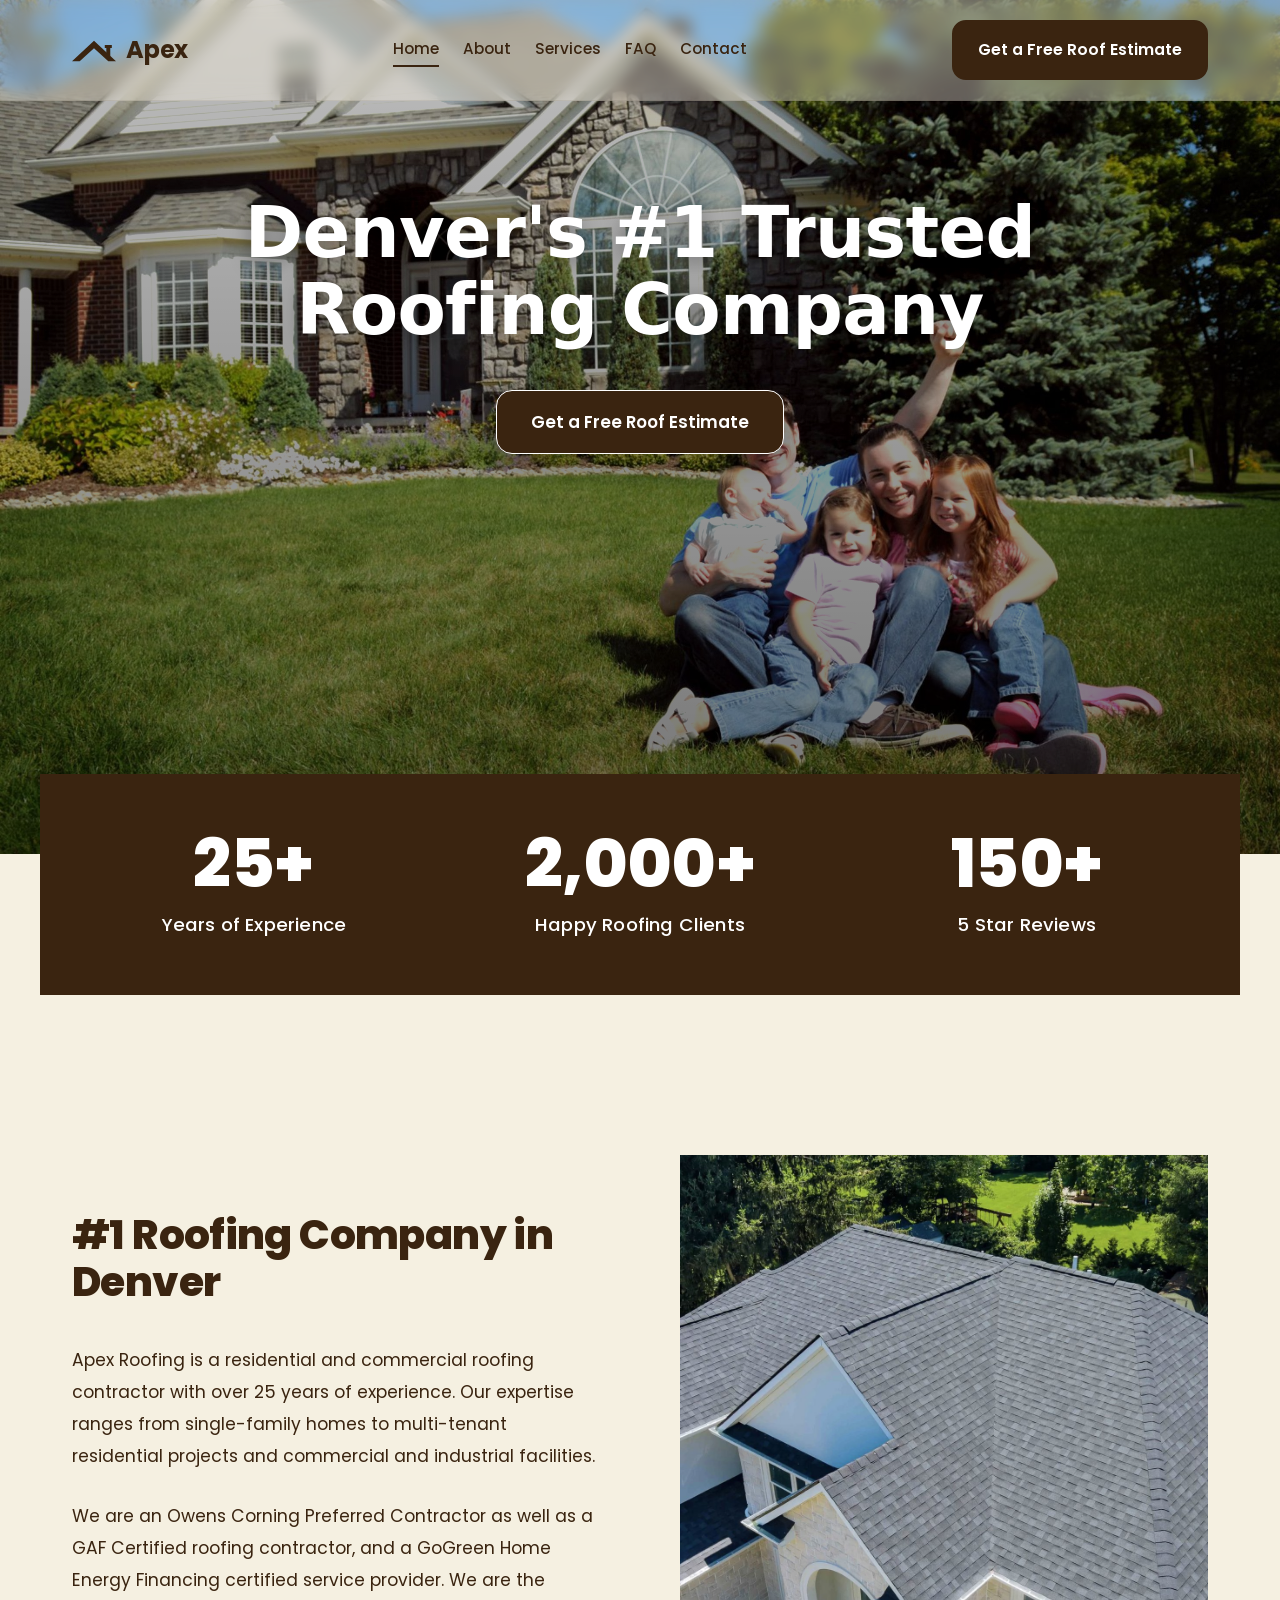
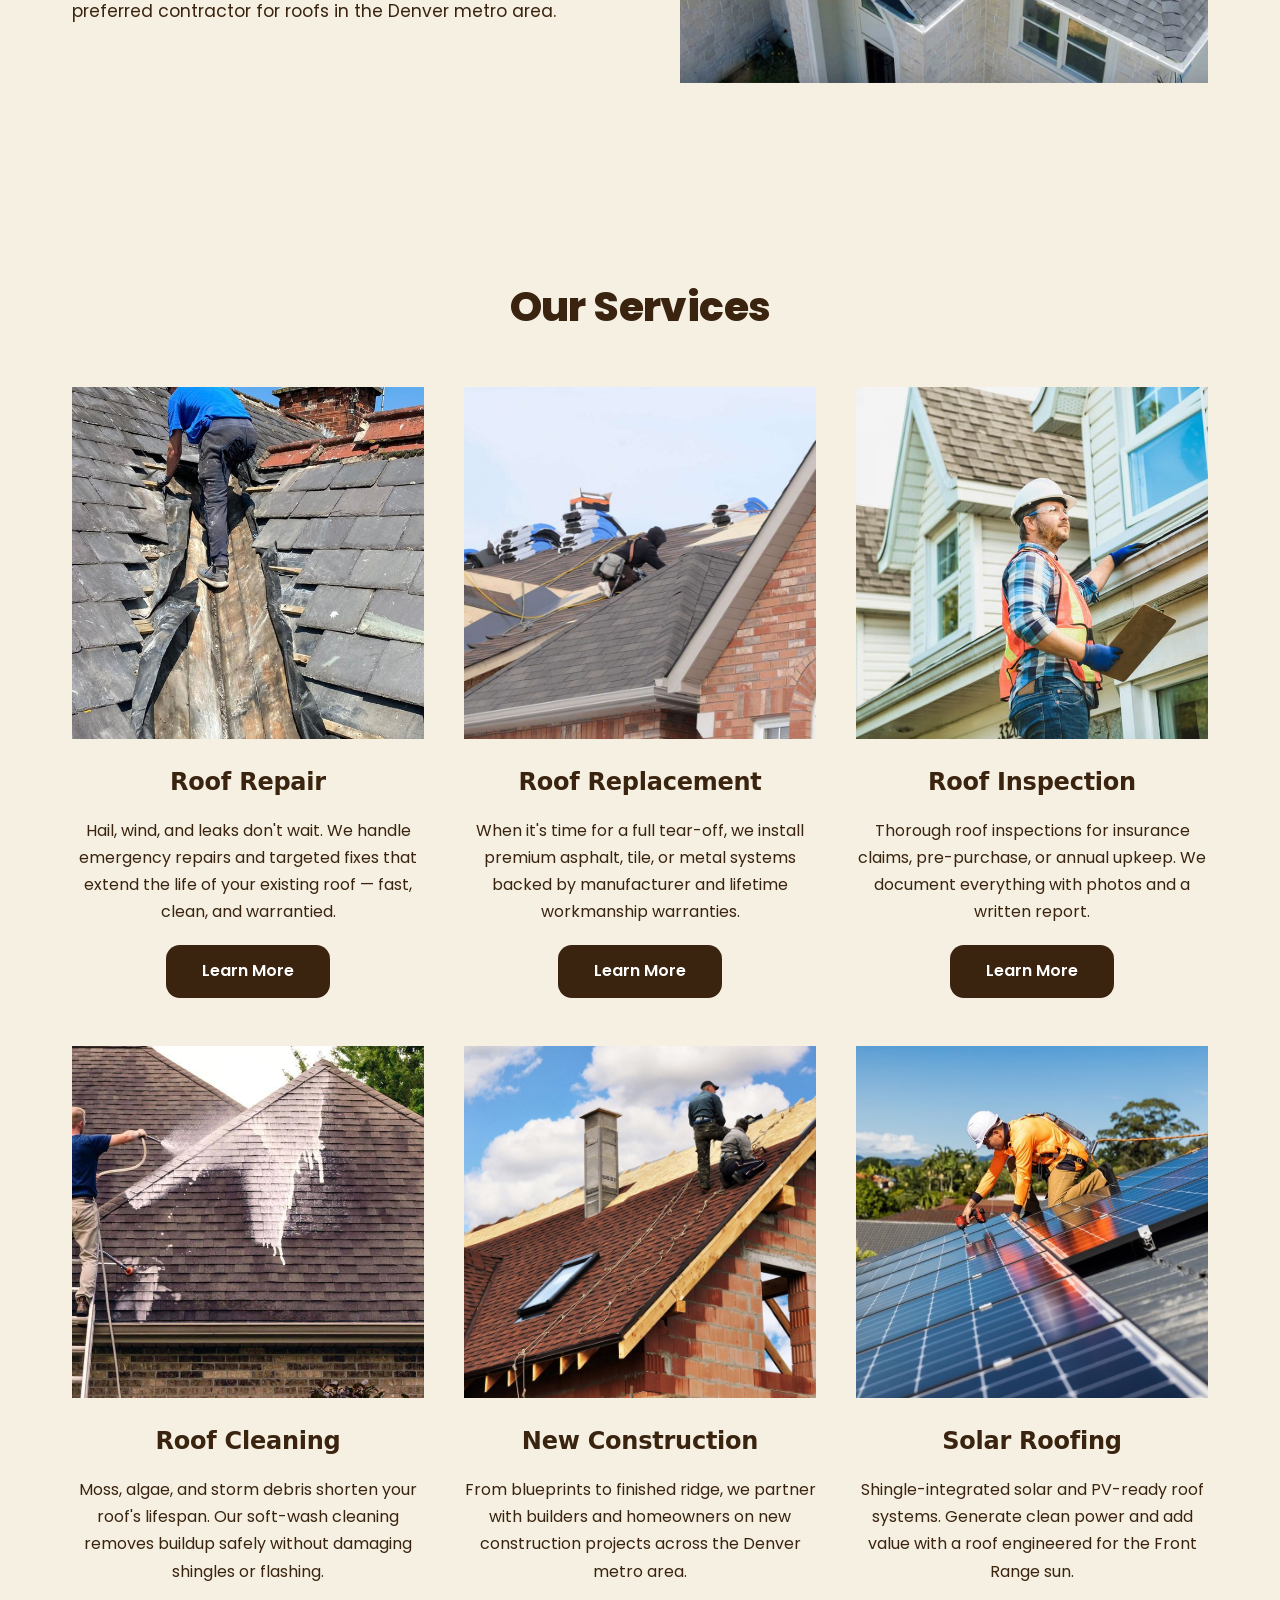
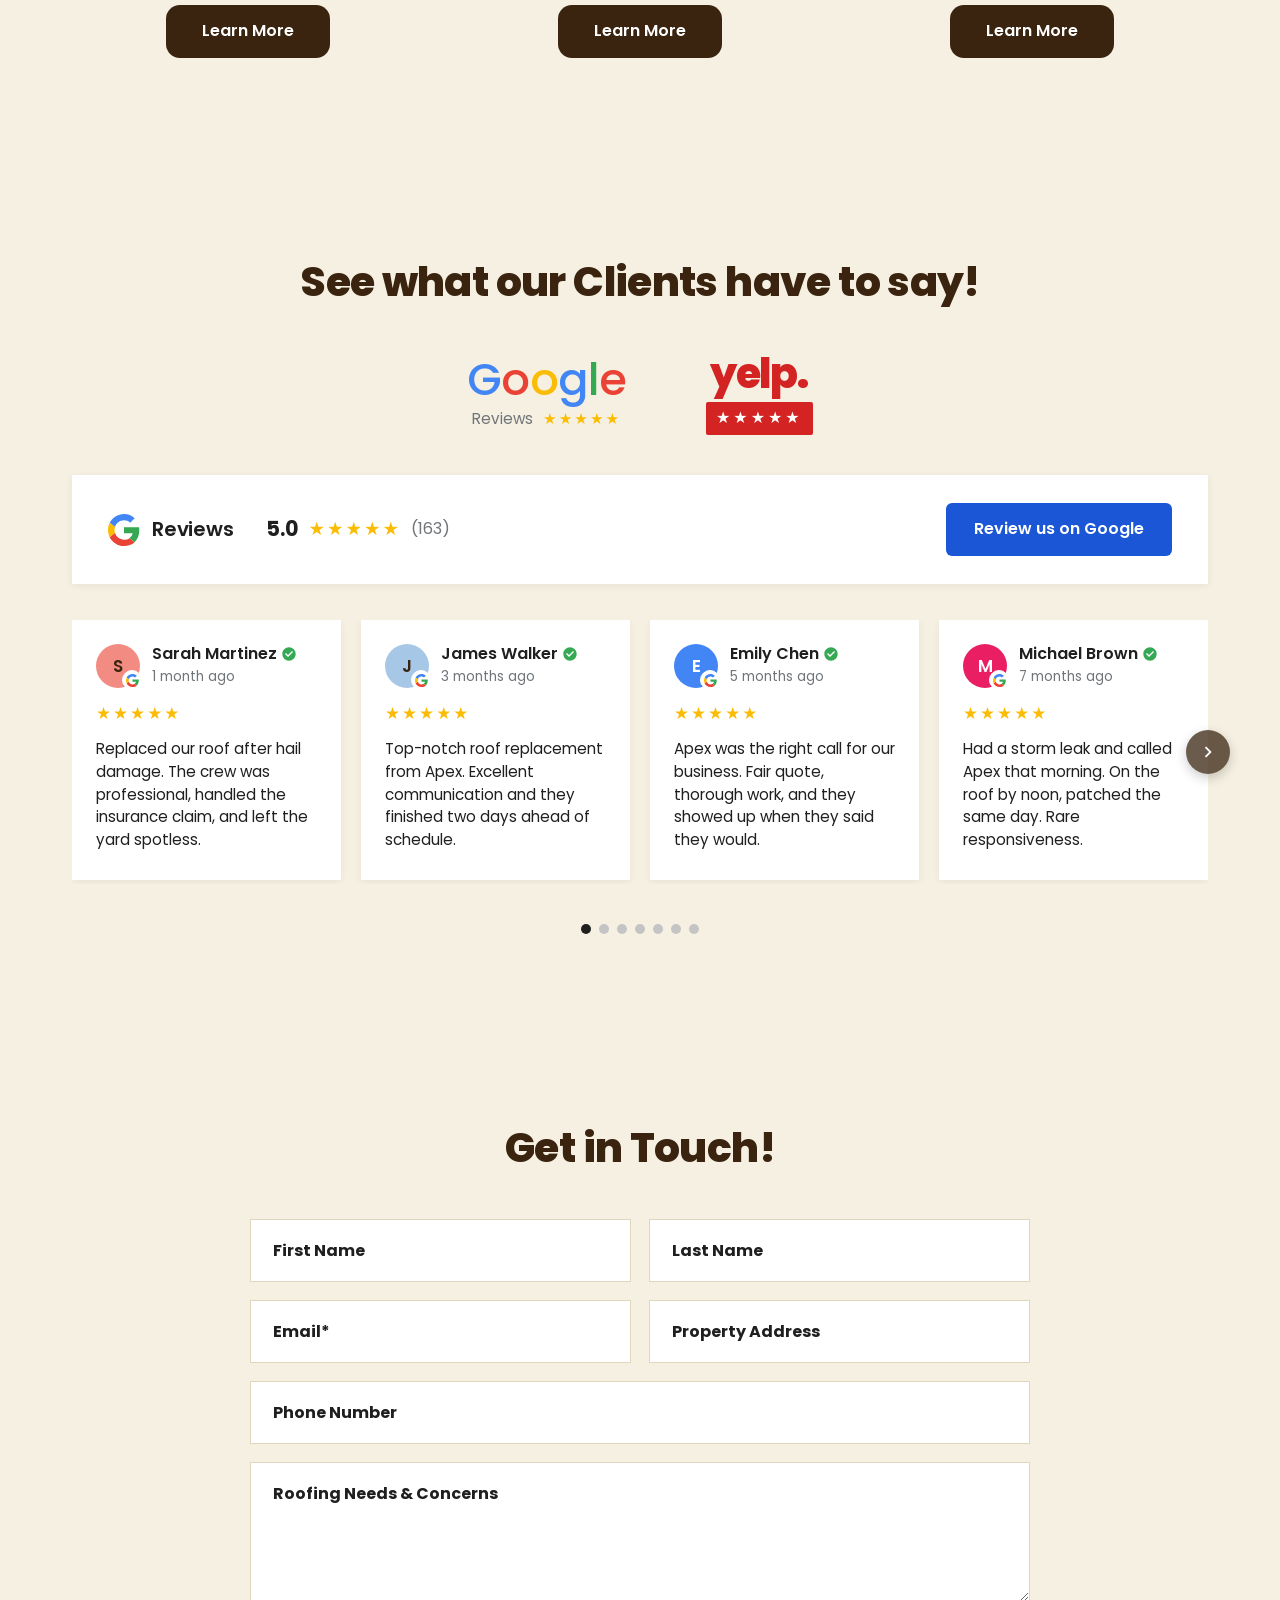
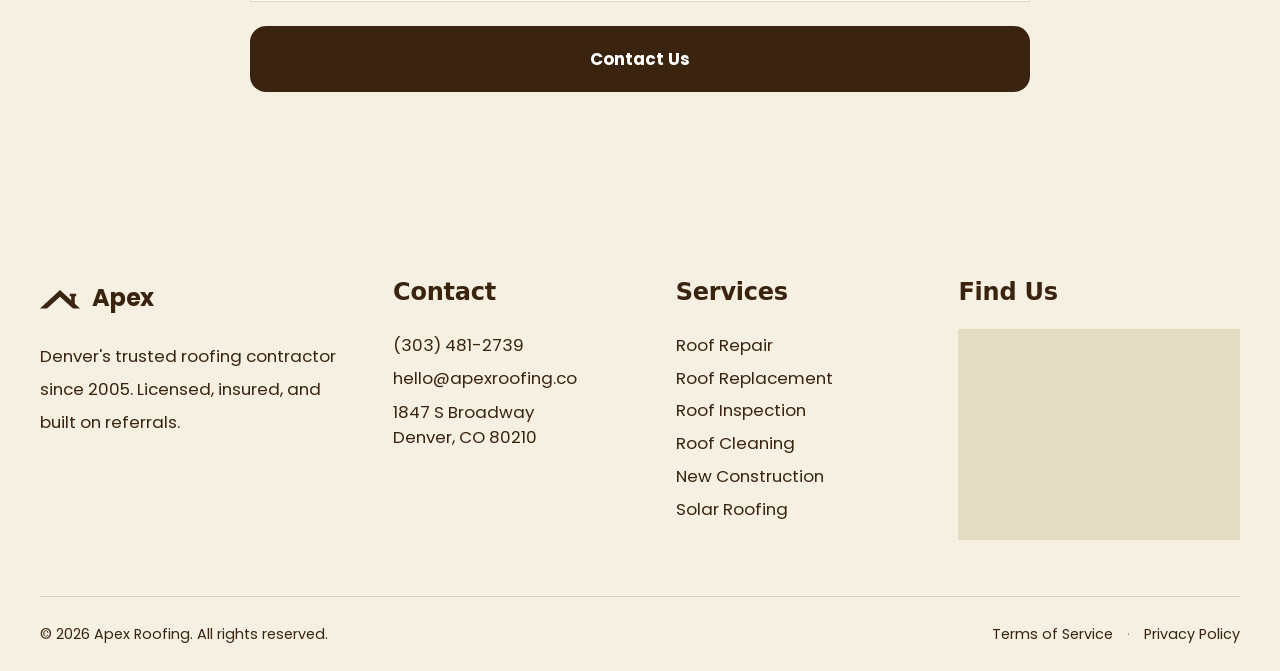
==== index.html @ 26370985 "Brighten hero image (15%) on mobile and desktop, object-position 77%" ====
<!doctype html>
<html lang="en">
<head>
<meta charset="utf-8">
<style>html,body{background:#F5F0E1;margin:0}.rm-hero{background:#676b49 url("[data-uri]") center/cover no-repeat;aspect-ratio:2048/1366}</style>
<meta name="viewport" content="width=device-width,initial-scale=1">
<title>Apex Roofing — Denver's Trusted Roofing Company | (303) 481-2739</title>
<meta name="description" content="Denver's trusted roofing company. Free, no-pressure estimates. Licensed &amp; insured. 20+ years on the Front Range. Call (303) 481-2739.">
<meta name="theme-color" content="#F5F0E1">
<link rel="icon" href="data:image/svg+xml;utf8,<svg xmlns='http://www.w3.org/2000/svg' viewBox='0 0 200 125'><path fill='%233A2410' d='M149 41L181 41L181 54L174 54L174 93L156 93L156 54L149 54Z'/><path fill='%233A2410' d='M0 115L100 22L200 115L165 115L100 56L35 115Z'/></svg>">
<link rel="preconnect" href="https://fonts.googleapis.com">
<link rel="preconnect" href="https://fonts.gstatic.com" crossorigin>
<link rel="preload" as="image" href="hero-family.jpg?v=1" fetchpriority="high">
<link href="https://fonts.googleapis.com/css2?family=Poppins:wght@400;500;600;700;800&display=swap" rel="stylesheet">
<link rel="stylesheet" href="styles.css?v=145">
</head>
<body class="rm">

<header class="rm-header">
  <div class="rm-wrap rm-header-in">
    <a class="rm-brand" href="/">
      <span class="rm-brand-ico" aria-hidden="true">
        <svg viewBox="0 0 200 125" xmlns="http://www.w3.org/2000/svg" fill="#3A2410"><path d="M 149 41 L 181 41 L 181 54 L 174 54 L 174 93 L 156 93 L 156 54 L 149 54 Z"/><path d="M 0 115 L 100 22 L 200 115 L 165 115 L 100 56 L 35 115 Z"/></svg>
      </span>
      <span class="rm-brand-name">Apex</span>
    </a>
    <nav class="rm-nav" aria-label="Primary">
      <a href="index.html" class="rm-nav-active">Home</a>
      <a href="about.html">About</a>
      <a href="services.html">Services</a>
      <a href="faq.html">FAQ</a>
      <a href="contact.html">Contact</a>
    </nav>
    <a class="rm-btn rm-btn-primary rm-header-cta" href="#quote">Get a Free Roof Estimate</a>
    <button class="rm-burger" aria-label="Open menu" aria-expanded="false" aria-controls="rm-mobile-menu" type="button">
      <span></span><span></span><span></span>
    </button>
  </div>
  <nav class="rm-mobile-menu" id="rm-mobile-menu" aria-label="Mobile">
    <a href="index.html">Home</a>
    <a href="about.html">About</a>
    <a href="services.html">Services</a>
    <a href="faq.html">FAQ</a>
    <a href="contact.html">Contact</a>
    <a class="rm-mobile-menu-cta" href="#quote">Get a Free Roof Estimate</a>
  </nav>
</header>

<section class="rm-hero">
  <img class="rm-hero-img" src="hero-family.jpg?v=1" alt="Happy family in front of their home" loading="eager" fetchpriority="high" onerror="this.style.display='none'">
  <div class="rm-hero-overlay" aria-hidden="true"></div>
  <div class="rm-wrap rm-hero-in">
    <h1>Denver's #1 Trusted<br>Roofing Company</h1>
    <a class="rm-btn rm-btn-primary rm-btn-lg" href="#quote">Get a Free Roof Estimate</a>
  </div>
</section>

<section class="rm-stats">
  <div class="rm-wrap rm-stats-in">
    <div class="rm-stat">
      <div class="rm-stat-num"><span class="rm-stat-count" data-count="25">0</span>+</div>
      <div class="rm-stat-label">Years of Experience</div>
    </div>
    <div class="rm-stat">
      <div class="rm-stat-num"><span class="rm-stat-count" data-count="2000">0</span>+</div>
      <div class="rm-stat-label">Happy Roofing Clients</div>
    </div>
    <div class="rm-stat">
      <div class="rm-stat-num"><span class="rm-stat-count" data-count="150">0</span>+</div>
      <div class="rm-stat-label">5 Star Reviews</div>
    </div>
  </div>
</section>

<section class="rm-story" id="about">
  <div class="rm-wrap rm-story-in">
    <div class="rm-story-copy reveal">
      <h2>#1 Roofing Company in Denver</h2>
      <p>Apex Roofing is a residential and commercial roofing contractor with over 25 years of experience. Our expertise ranges from single-family homes to multi-tenant residential projects and commercial and industrial facilities.</p>
      <p>We are an Owens Corning Preferred Contractor as well as a GAF Certified roofing contractor, and a GoGreen Home Energy Financing certified service provider. We are the preferred contractor for roofs in the Denver metro area.</p>
    </div>
    <div class="rm-story-photo rm-photo-clip reveal">
      <div class="rm-photo-fill rm-photo-home1" aria-hidden="true"></div>
    </div>
  </div>
</section>

<section class="rm-services-grid-section">
  <div class="rm-wrap">
    <h2 class="rm-services-h reveal">Our Services</h2>
    <div class="rm-services-grid">
      <article class="rm-svc-card reveal">
        <div class="rm-svc-img"><img src="pcard-1.jpg" alt="Roof repair" loading="lazy"></div>
        <h3>Roof Repair</h3>
        <p>Hail, wind, and leaks don't wait. We handle emergency repairs and targeted fixes that extend the life of your existing roof &mdash; fast, clean, and warrantied.</p>
        <a class="rm-svc-btn" href="services.html#repair">Learn More</a>
      </article>
      <article class="rm-svc-card reveal">
        <div class="rm-svc-img"><img src="pcard-2.jpg" alt="Roof replacement" loading="lazy"></div>
        <h3>Roof Replacement</h3>
        <p>When it's time for a full tear-off, we install premium asphalt, tile, or metal systems backed by manufacturer and lifetime workmanship warranties.</p>
        <a class="rm-svc-btn" href="services.html#replacement">Learn More</a>
      </article>
      <article class="rm-svc-card reveal">
        <div class="rm-svc-img"><img src="pcard-3.jpg" alt="Roof inspection" loading="lazy"></div>
        <h3>Roof Inspection</h3>
        <p>Thorough roof inspections for insurance claims, pre-purchase, or annual upkeep. We document everything with photos and a written report.</p>
        <a class="rm-svc-btn" href="services.html#inspection">Learn More</a>
      </article>
      <article class="rm-svc-card reveal">
        <div class="rm-svc-img"><img src="pcard-4.jpg" alt="Roof cleaning" loading="lazy"></div>
        <h3>Roof Cleaning</h3>
        <p>Moss, algae, and storm debris shorten your roof's lifespan. Our soft-wash cleaning removes buildup safely without damaging shingles or flashing.</p>
        <a class="rm-svc-btn" href="services.html#cleaning">Learn More</a>
      </article>
      <article class="rm-svc-card reveal">
        <div class="rm-svc-img"><img src="pcard-5.jpg" alt="New construction" loading="lazy"></div>
        <h3>New Construction</h3>
        <p>From blueprints to finished ridge, we partner with builders and homeowners on new construction projects across the Denver metro area.</p>
        <a class="rm-svc-btn" href="services.html#new-construction">Learn More</a>
      </article>
      <article class="rm-svc-card reveal">
        <div class="rm-svc-img"><img src="pcard-6.jpg" alt="Solar roofing" loading="lazy"></div>
        <h3>Solar Roofing</h3>
        <p>Shingle-integrated solar and PV-ready roof systems. Generate clean power and add value with a roof engineered for the Front Range sun.</p>
        <a class="rm-svc-btn" href="services.html#solar">Learn More</a>
      </article>
    </div>
  </div>
</section>

<section class="rm-gr" id="reviews">
  <div class="rm-wrap">
    <h2 class="rm-gr-h reveal">See what our Clients have to say!</h2>
    <div class="rm-gr-badges reveal">
      <div class="rm-gr-badge rm-gr-badge-google">
        <span class="rm-gr-google-word"><span style="color:#4285F4">G</span><span style="color:#EA4335">o</span><span style="color:#FBBC05">o</span><span style="color:#4285F4">g</span><span style="color:#34A853">l</span><span style="color:#EA4335">e</span></span>
        <span class="rm-gr-badge-sub">Reviews <span class="rm-gr-badge-stars">&#9733;&#9733;&#9733;&#9733;&#9733;</span></span>
      </div>
      <div class="rm-gr-badge rm-gr-badge-yelp">
        <span class="rm-gr-yelp-word">yelp<span style="color:#d32323">.</span></span>
        <span class="rm-gr-yelp-stars">&#9733;&#9733;&#9733;&#9733;&#9733;</span>
      </div>
    </div>

    <div class="rm-gr-summary reveal">
      <div class="rm-gr-summary-left">
        <svg class="rm-gr-g-ico" viewBox="0 0 48 48" aria-hidden="true"><path fill="#4285F4" d="M24 9.5c3.54 0 6.71 1.22 9.21 3.6l6.85-6.85C35.9 2.38 30.47 0 24 0 14.62 0 6.51 5.38 2.56 13.22l7.98 6.19C12.43 13.72 17.74 9.5 24 9.5z"/><path fill="#34A853" d="M46.98 24.55c0-1.57-.15-3.09-.38-4.55H24v9.02h12.94c-.58 2.96-2.26 5.48-4.78 7.18l7.73 6c4.51-4.18 7.09-10.36 7.09-17.65z"/><path fill="#FBBC05" d="M10.53 28.59c-.48-1.45-.76-2.99-.76-4.59s.27-3.14.76-4.59l-7.98-6.19C.92 16.46 0 20.12 0 24c0 3.88.92 7.54 2.56 10.78l7.97-6.19z"/><path fill="#EA4335" d="M24 48c6.48 0 11.93-2.13 15.89-5.81l-7.73-6c-2.15 1.45-4.92 2.3-8.16 2.3-6.26 0-11.57-4.22-13.47-9.91l-7.98 6.19C6.51 42.62 14.62 48 24 48z"/></svg>
        <span class="rm-gr-summary-title">Reviews</span>
      </div>
      <div class="rm-gr-summary-rating">
        <strong>5.0</strong>
        <span class="rm-gr-summary-stars">&#9733;&#9733;&#9733;&#9733;&#9733;</span>
        <span class="rm-gr-summary-count">(163)</span>
      </div>
      <a class="rm-gr-review-btn" href="#" target="_blank" rel="noopener">Review us on Google</a>
    </div>

    <div class="rm-gr-carousel reveal">
      <div class="rm-gr-viewport">
        <div class="rm-gr-track">
          <article class="rm-gr-card">
            <div class="rm-gr-card-head">
              <div class="rm-gr-avatar" style="background:#f28b82">S</div>
              <div class="rm-gr-meta">
                <div class="rm-gr-name">Sarah Martinez <svg class="rm-gr-check" viewBox="0 0 24 24" aria-hidden="true"><path fill="#34A853" d="M12 2C6.48 2 2 6.48 2 12s4.48 10 10 10 10-4.48 10-10S17.52 2 12 2zm-1.5 14.5L6 12l1.41-1.41L10.5 13.67l6.09-6.09L18 9l-7.5 7.5z"/></svg></div>
                <div class="rm-gr-date">1 month ago</div>
              </div>
            </div>
            <div class="rm-gr-stars">&#9733;&#9733;&#9733;&#9733;&#9733;</div>
            <p class="rm-gr-text">Replaced our roof after hail damage. The crew was professional, handled the insurance claim, and left the yard spotless.</p>
          </article>

          <article class="rm-gr-card">
            <div class="rm-gr-card-head">
              <div class="rm-gr-avatar" style="background:#a7c7e7">J</div>
              <div class="rm-gr-meta">
                <div class="rm-gr-name">James Walker <svg class="rm-gr-check" viewBox="0 0 24 24" aria-hidden="true"><path fill="#34A853" d="M12 2C6.48 2 2 6.48 2 12s4.48 10 10 10 10-4.48 10-10S17.52 2 12 2zm-1.5 14.5L6 12l1.41-1.41L10.5 13.67l6.09-6.09L18 9l-7.5 7.5z"/></svg></div>
                <div class="rm-gr-date">3 months ago</div>
              </div>
            </div>
            <div class="rm-gr-stars">&#9733;&#9733;&#9733;&#9733;&#9733;</div>
            <p class="rm-gr-text">Top-notch roof replacement from Apex. Excellent communication and they finished two days ahead of schedule.</p>
          </article>

          <article class="rm-gr-card">
            <div class="rm-gr-card-head">
              <div class="rm-gr-avatar" style="background:#4285F4;color:#fff">E</div>
              <div class="rm-gr-meta">
                <div class="rm-gr-name">Emily Chen <svg class="rm-gr-check" viewBox="0 0 24 24" aria-hidden="true"><path fill="#34A853" d="M12 2C6.48 2 2 6.48 2 12s4.48 10 10 10 10-4.48 10-10S17.52 2 12 2zm-1.5 14.5L6 12l1.41-1.41L10.5 13.67l6.09-6.09L18 9l-7.5 7.5z"/></svg></div>
                <div class="rm-gr-date">5 months ago</div>
              </div>
            </div>
            <div class="rm-gr-stars">&#9733;&#9733;&#9733;&#9733;&#9733;</div>
            <p class="rm-gr-text">Apex was the right call for our business. Fair quote, thorough work, and they showed up when they said they would.</p>
          </article>

          <article class="rm-gr-card">
            <div class="rm-gr-card-head">
              <div class="rm-gr-avatar" style="background:#e91e63;color:#fff">M</div>
              <div class="rm-gr-meta">
                <div class="rm-gr-name">Michael Brown <svg class="rm-gr-check" viewBox="0 0 24 24" aria-hidden="true"><path fill="#34A853" d="M12 2C6.48 2 2 6.48 2 12s4.48 10 10 10 10-4.48 10-10S17.52 2 12 2zm-1.5 14.5L6 12l1.41-1.41L10.5 13.67l6.09-6.09L18 9l-7.5 7.5z"/></svg></div>
                <div class="rm-gr-date">7 months ago</div>
              </div>
            </div>
            <div class="rm-gr-stars">&#9733;&#9733;&#9733;&#9733;&#9733;</div>
            <p class="rm-gr-text">Had a storm leak and called Apex that morning. On the roof by noon, patched the same day. Rare responsiveness.</p>
          </article>

          <article class="rm-gr-card">
            <div class="rm-gr-card-head">
              <div class="rm-gr-avatar" style="background:#fbbc05;color:#3a2410">R</div>
              <div class="rm-gr-meta">
                <div class="rm-gr-name">Rachel Nguyen <svg class="rm-gr-check" viewBox="0 0 24 24" aria-hidden="true"><path fill="#34A853" d="M12 2C6.48 2 2 6.48 2 12s4.48 10 10 10 10-4.48 10-10S17.52 2 12 2zm-1.5 14.5L6 12l1.41-1.41L10.5 13.67l6.09-6.09L18 9l-7.5 7.5z"/></svg></div>
                <div class="rm-gr-date">8 months ago</div>
              </div>
            </div>
            <div class="rm-gr-stars">&#9733;&#9733;&#9733;&#9733;&#9733;</div>
            <p class="rm-gr-text">Apex replaced our shingles after a windstorm. Fair price, polite crew, and the finished roof looks better than the original.</p>
          </article>

          <article class="rm-gr-card">
            <div class="rm-gr-card-head">
              <div class="rm-gr-avatar" style="background:#34A853;color:#fff">D</div>
              <div class="rm-gr-meta">
                <div class="rm-gr-name">David Patel <svg class="rm-gr-check" viewBox="0 0 24 24" aria-hidden="true"><path fill="#34A853" d="M12 2C6.48 2 2 6.48 2 12s4.48 10 10 10 10-4.48 10-10S17.52 2 12 2zm-1.5 14.5L6 12l1.41-1.41L10.5 13.67l6.09-6.09L18 9l-7.5 7.5z"/></svg></div>
                <div class="rm-gr-date">9 months ago</div>
              </div>
            </div>
            <div class="rm-gr-stars">&#9733;&#9733;&#9733;&#9733;&#9733;</div>
            <p class="rm-gr-text">Apex reroofed our apartment building. Coordinated with every tenant, kept the site clean, finished on budget.</p>
          </article>

          <article class="rm-gr-card">
            <div class="rm-gr-card-head">
              <div class="rm-gr-avatar" style="background:#9c27b0;color:#fff">L</div>
              <div class="rm-gr-meta">
                <div class="rm-gr-name">Linda Garcia <svg class="rm-gr-check" viewBox="0 0 24 24" aria-hidden="true"><path fill="#34A853" d="M12 2C6.48 2 2 6.48 2 12s4.48 10 10 10 10-4.48 10-10S17.52 2 12 2zm-1.5 14.5L6 12l1.41-1.41L10.5 13.67l6.09-6.09L18 9l-7.5 7.5z"/></svg></div>
                <div class="rm-gr-date">10 months ago</div>
              </div>
            </div>
            <div class="rm-gr-stars">&#9733;&#9733;&#9733;&#9733;&#9733;</div>
            <p class="rm-gr-text">Respectful from the first call. The estimator explained options without pressure. Install crew was quiet and meticulous.</p>
          </article>

          <article class="rm-gr-card">
            <div class="rm-gr-card-head">
              <div class="rm-gr-avatar" style="background:#ff9800;color:#fff">T</div>
              <div class="rm-gr-meta">
                <div class="rm-gr-name">Tom Reilly <svg class="rm-gr-check" viewBox="0 0 24 24" aria-hidden="true"><path fill="#34A853" d="M12 2C6.48 2 2 6.48 2 12s4.48 10 10 10 10-4.48 10-10S17.52 2 12 2zm-1.5 14.5L6 12l1.41-1.41L10.5 13.67l6.09-6.09L18 9l-7.5 7.5z"/></svg></div>
                <div class="rm-gr-date">11 months ago</div>
              </div>
            </div>
            <div class="rm-gr-stars">&#9733;&#9733;&#9733;&#9733;&#9733;</div>
            <p class="rm-gr-text">Thorough pre-listing inspection and a detailed report our buyer's inspector agreed with. Made closing easy.</p>
          </article>

          <article class="rm-gr-card">
            <div class="rm-gr-card-head">
              <div class="rm-gr-avatar" style="background:#00acc1;color:#fff">K</div>
              <div class="rm-gr-meta">
                <div class="rm-gr-name">Karen Foster <svg class="rm-gr-check" viewBox="0 0 24 24" aria-hidden="true"><path fill="#34A853" d="M12 2C6.48 2 2 6.48 2 12s4.48 10 10 10 10-4.48 10-10S17.52 2 12 2zm-1.5 14.5L6 12l1.41-1.41L10.5 13.67l6.09-6.09L18 9l-7.5 7.5z"/></svg></div>
                <div class="rm-gr-date">1 year ago</div>
              </div>
            </div>
            <div class="rm-gr-stars">&#9733;&#9733;&#9733;&#9733;&#9733;</div>
            <p class="rm-gr-text">Apex's solar-ready roofing has already cut our power bill. They coordinated with the solar installer flawlessly.</p>
          </article>

          <article class="rm-gr-card">
            <div class="rm-gr-card-head">
              <div class="rm-gr-avatar" style="background:#795548;color:#fff">B</div>
              <div class="rm-gr-meta">
                <div class="rm-gr-name">Brian Hughes <svg class="rm-gr-check" viewBox="0 0 24 24" aria-hidden="true"><path fill="#34A853" d="M12 2C6.48 2 2 6.48 2 12s4.48 10 10 10 10-4.48 10-10S17.52 2 12 2zm-1.5 14.5L6 12l1.41-1.41L10.5 13.67l6.09-6.09L18 9l-7.5 7.5z"/></svg></div>
                <div class="rm-gr-date">1 year ago</div>
              </div>
            </div>
            <div class="rm-gr-stars">&#9733;&#9733;&#9733;&#9733;&#9733;</div>
            <p class="rm-gr-text">Honest, straightforward, and did exactly what they said they'd do. The new roof looks sharp and the cleanup was perfect.</p>
          </article>
        </div>
      </div>
      <button class="rm-gr-prev" type="button" aria-label="Previous reviews" hidden>
        <svg viewBox="0 0 24 24" aria-hidden="true"><path fill="currentColor" d="M15.41 7.41L14 6l-6 6 6 6 1.41-1.41L10.83 12z"/></svg>
      </button>
      <button class="rm-gr-next" type="button" aria-label="Next reviews">
        <svg viewBox="0 0 24 24" aria-hidden="true"><path fill="currentColor" d="M8.59 16.59L13.17 12 8.59 7.41 10 6l6 6-6 6z"/></svg>
      </button>
    </div>

    <div class="rm-gr-dots" aria-label="Review pagination"></div>
  </div>
</section>


<section class="rm-quote" id="quote">
  <div class="rm-wrap rm-quote-in">
    <h2 class="rm-gr-h reveal">Get in Touch!</h2>
    <div class="rm-qform-card reveal">
      <form class="rm-qform" onsubmit="event.preventDefault(); document.getElementById('rm-modal').setAttribute('open',''); this.reset();">
        <div class="rm-qform-fields">
          <div class="rm-qform-row">
            <input type="text" name="first" required placeholder="First Name" autocomplete="given-name">
            <input type="text" name="last" required placeholder="Last Name" autocomplete="family-name">
          </div>
          <div class="rm-qform-row">
            <input type="email" name="email" required placeholder="Email*" autocomplete="email">
            <input type="text" name="address" placeholder="Property Address" autocomplete="street-address">
          </div>
          <input type="tel" name="phone" required placeholder="Phone Number" autocomplete="tel">
          <textarea name="msg" placeholder="Roofing Needs &amp; Concerns" rows="4"></textarea>
          <button type="submit" class="rm-qform-btn">Contact Us</button>
        </div>
      </form>
    </div>
  </div>
</section>

<div class="rm-modal" id="rm-modal" role="dialog" aria-modal="true" aria-labelledby="rm-modal-title" onclick="if(event.target===this)this.removeAttribute('open')">
  <div class="rm-modal-card">
    <button type="button" class="rm-modal-close" aria-label="Close" onclick="document.getElementById('rm-modal').removeAttribute('open')">&times;</button>
    <div class="rm-modal-ico" aria-hidden="true">
      <svg viewBox="0 0 24 24"><polyline points="5 12 10 17 19 7"/></svg>
    </div>
    <h3 id="rm-modal-title">Thanks &mdash; we've got it!</h3>
    <p>An Apex specialist will reach out within <strong>1 business hour</strong> to schedule your free inspection.</p>
    <p class="rm-modal-sub">Need help sooner?</p>
    <a class="rm-modal-call" href="tel:+13034812739">Call (303) 481-2739</a>
  </div>
</div>

<footer class="rm-footer" id="contact">
  <div class="rm-wrap rm-footer-in">
    <div class="rm-footer-col rm-footer-brand reveal">
      <div class="rm-footer-logo">
        <span class="rm-footer-logo-ico" aria-hidden="true">
          <svg viewBox="0 0 200 125" xmlns="http://www.w3.org/2000/svg" fill="#797d81"><path d="M 149 41 L 181 41 L 181 54 L 174 54 L 174 93 L 156 93 L 156 54 L 149 54 Z"/><path d="M 0 115 L 100 22 L 200 115 L 165 115 L 100 56 L 35 115 Z"/></svg>
        </span>
        <span class="rm-footer-logo-name">Apex</span>
      </div>
      <p class="rm-footer-tag">Denver's trusted roofing contractor since 2005. Licensed, insured, and built on referrals.</p>
    </div>
    <div class="rm-footer-col reveal">
      <h4>Contact</h4>
      <p><a href="tel:+13034812739">(303) 481-2739</a></p>
      <p><a href="mailto:hello@apexroofing.co">hello@apexroofing.co</a></p>
      <p class="rm-footer-addr">1847 S Broadway<br>Denver, CO 80210</p>
    </div>
    <div class="rm-footer-col reveal">
      <h4>Services</h4>
      <p><a href="services.html#repair">Roof Repair</a></p>
      <p><a href="services.html#replacement">Roof Replacement</a></p>
      <p><a href="services.html#inspection">Roof Inspection</a></p>
      <p><a href="services.html#cleaning">Roof Cleaning</a></p>
      <p><a href="services.html#new-construction">New Construction</a></p>
      <p><a href="services.html#solar">Solar Roofing</a></p>
    </div>
    <div class="rm-footer-col rm-footer-map-col reveal">
      <h4>Find Us</h4>
      <div class="rm-footer-map-wrap">
        <iframe class="rm-footer-map-frame" src="https://www.google.com/maps/embed?pb=!1m18!1m12!1m3!1d307.273601118053!2d-104.98801558275254!3d39.68311788252037!2m3!1f0!2f0!3f0!3m2!1i1024!2i768!4f13.1!3m3!1m2!1s0x876c7fb365747b71%3A0x1ec544ca3e8c1ab4!2s1847%20S%20Broadway%2C%20Denver%2C%20CO%2080210!5e0!3m2!1sen!2sus!4v1777005839709!5m2!1sen!2sus" allowfullscreen loading="lazy" referrerpolicy="no-referrer-when-downgrade" title="Apex Roofing location"></iframe>
      </div>
    </div>
  </div>
  <div class="rm-footer-bar">
    <span>&copy; 2026 Apex Roofing. All rights reserved.</span>
    <div class="rm-footer-bar-links">
      <a href="terms.html?v=2">Terms of Service</a>
      <span class="rm-footer-bar-dot" aria-hidden="true">&middot;</span>
      <a href="privacy.html?v=2">Privacy Policy</a>
    </div>
  </div>
</footer>

<a class="rm-mobile-call" href="tel:+13034812739">Call (303) 481-2739</a>

<script src="script.js?v=9"></script>
</body>
</html>
---- styles.css ----
:root{
  --brand:#ff5e2b;
  --brand-dark:#e04a1b;
  --brand-soft:#fff1e8;
  --ink:#0d1117;
  --ink-2:#1a1f2b;
  --bg:#f8f5ef;
  --gold:#f5b942;
  --muted:#6b7280;
  --line:#e6e2d7;
  --white:#ffffff;
  --shadow-sm:0 2px 6px rgba(13,17,23,.06);
  --shadow-md:0 10px 30px rgba(13,17,23,.10);
  --shadow-lg:0 24px 60px rgba(13,17,23,.18);
  --radius:14px;
  --radius-sm:10px;
  --radius-lg:22px;
  --container:1200px;
  --header-h:76px;
}
*{box-sizing:border-box}
html{scroll-behavior:smooth}
body{
  margin:0;
  background:var(--bg);
  color:var(--ink);
  font-family:'DM Sans',system-ui,-apple-system,Segoe UI,Roboto,sans-serif;
  font-size:16px;
  line-height:1.6;
  -webkit-font-smoothing:antialiased;
}
img{max-width:100%;display:block}
a{color:inherit;text-decoration:none}
button{font-family:inherit;cursor:pointer}
h1,h2,h3,h4,h5{
  font-family:'Space Grotesk',system-ui,sans-serif;
  font-weight:700;
  letter-spacing:-0.02em;
  line-height:1.1;
  color:var(--ink);
  margin:0 0 .4em;
}
h1{font-size:clamp(2.2rem,5vw,3.8rem)}
h2{font-size:clamp(1.8rem,3.6vw,2.6rem)}
h3{font-size:1.35rem}
p{margin:0 0 1em}
.container{max-width:var(--container);margin:0 auto;padding:0 24px}
.eyebrow{
  font-family:'Space Grotesk',sans-serif;
  font-size:.78rem;
  letter-spacing:.18em;
  text-transform:uppercase;
  color:var(--brand);
  font-weight:600;
}
.accent{color:var(--brand)}

/* ===== Top Bar ===== */
.topbar{
  background:var(--ink);
  color:#e6e6e6;
  font-size:.86rem;
  padding:8px 0;
}
.topbar .container{
  display:flex;
  align-items:center;
  justify-content:space-between;
  gap:16px;
}
.topbar-left{display:flex;align-items:center;gap:8px}
.topbar-left .dot{
  width:8px;height:8px;border-radius:50%;
  background:var(--brand);
  box-shadow:0 0 0 4px rgba(255,94,43,.18);
}
.topbar-right a{color:#fff;font-weight:600;display:inline-flex;align-items:center;gap:6px}
.topbar-right a:hover{color:var(--brand)}

/* ===== Header ===== */
.site-header{
  position:sticky;top:0;z-index:50;
  background:rgba(248,245,239,.55);
  backdrop-filter:saturate(180%) blur(18px);
  -webkit-backdrop-filter:saturate(180%) blur(18px);
  border-bottom:1px solid rgba(0,0,0,.05);
  transition:box-shadow .2s ease, border-color .2s ease, background .2s ease;
}
.site-header.scrolled{
  box-shadow:var(--shadow-sm);
  border-bottom-color:var(--line);
  background:rgba(248,245,239,.65);
}
.header-inner{
  display:flex;align-items:center;justify-content:space-between;
  height:var(--header-h);gap:24px;
}
.logo{display:flex;align-items:center;gap:10px;font-family:'Space Grotesk',sans-serif;font-weight:700;font-size:1.3rem;letter-spacing:-.02em}
.logo svg{width:34px;height:34px;flex-shrink:0}
.logo .word{color:var(--ink)}
.logo .word .dot{color:var(--brand)}
.nav{display:flex;align-items:center;gap:28px}
.nav a{
  font-weight:500;font-size:.98rem;color:var(--ink);
  position:relative;padding:6px 0;
}
.nav a:hover{color:var(--brand)}
.nav a.active{color:var(--brand)}
.nav a.active::after{
  content:"";position:absolute;left:0;right:0;bottom:-2px;height:2px;
  background:var(--brand);border-radius:2px;
}
.header-cta{display:flex;align-items:center;gap:14px}
.header-cta .phone{font-weight:600;color:var(--ink);display:inline-flex;align-items:center;gap:6px}
.header-cta .phone:hover{color:var(--brand)}

/* ===== Buttons ===== */
.btn{
  display:inline-flex;align-items:center;justify-content:center;gap:8px;
  padding:14px 22px;border-radius:10px;font-weight:600;font-size:1rem;
  font-family:'Space Grotesk',sans-serif;
  border:2px solid transparent;transition:transform .15s ease, background .2s ease, color .2s ease, border-color .2s ease, box-shadow .2s ease;
  white-space:nowrap;
}
.btn:hover{transform:translateY(-2px)}
.btn-primary{background:var(--brand);color:#fff;border-color:var(--brand);box-shadow:0 8px 20px rgba(255,94,43,.28)}
.btn-primary:hover{background:var(--brand-dark);border-color:var(--brand-dark)}
.btn-outline{background:transparent;color:var(--ink);border-color:var(--ink)}
.btn-outline:hover{background:var(--ink);color:#fff}
.btn-outline-light{background:transparent;color:#fff;border-color:#fff}
.btn-outline-light:hover{background:#fff;color:var(--ink)}
.btn-dark{background:var(--ink);color:#fff;border-color:var(--ink)}
.btn-dark:hover{background:#000}
.btn-sm{padding:10px 16px;font-size:.9rem}

/* ===== Burger ===== */
.burger{
  display:none;background:none;border:0;width:40px;height:40px;
  align-items:center;justify-content:center;
}
.burger span{display:block;width:22px;height:2px;background:var(--ink);position:relative}
.burger span::before,.burger span::after{
  content:"";position:absolute;left:0;right:0;height:2px;background:var(--ink);
}
.burger span::before{top:-7px}
.burger span::after{top:7px}

/* ===== Hero ===== */
.hero{
  position:relative;
  background:var(--ink);
  color:#fff;
  padding:90px 0 160px;
  overflow:hidden;
  isolation:isolate;
}
.hero::before{
  content:"";position:absolute;inset:0;z-index:-1;
  background:
    radial-gradient(600px 400px at 15% 20%, rgba(255,94,43,.28), transparent 70%),
    radial-gradient(500px 350px at 85% 80%, rgba(255,94,43,.18), transparent 70%);
}
.hero::after{
  content:"";position:absolute;inset:0;z-index:-1;opacity:.18;
  background-image:
    linear-gradient(115deg, transparent 49.5%, rgba(255,255,255,.08) 49.5%, rgba(255,255,255,.08) 50.5%, transparent 50.5%);
  background-size:38px 38px;
}
.hero-grid{
  display:grid;grid-template-columns:1.15fr 1fr;gap:60px;align-items:center;
}
.hero-pill{
  display:inline-flex;align-items:center;gap:8px;
  background:rgba(255,94,43,.15);
  color:#ffd6c3;
  border:1px solid rgba(255,94,43,.35);
  padding:8px 14px;border-radius:999px;
  font-size:.82rem;font-weight:600;letter-spacing:.04em;
  font-family:'Space Grotesk',sans-serif;
  margin-bottom:22px;
}
.hero-pill .pulse{
  width:8px;height:8px;border-radius:50%;background:var(--brand);
  box-shadow:0 0 0 4px rgba(255,94,43,.25);
}
.hero h1{color:#fff;margin-bottom:18px}
.hero h1 .accent{color:var(--brand)}
.hero-sub{
  color:rgba(255,255,255,.78);
  font-size:1.12rem;max-width:540px;margin-bottom:32px;
}
.hero-ctas{display:flex;flex-wrap:wrap;gap:14px;margin-bottom:40px}
.hero .btn-outline{color:#fff;border-color:rgba(255,255,255,.5)}
.hero .btn-outline:hover{background:#fff;color:var(--ink);border-color:#fff}
.trust-strip{
  display:flex;flex-wrap:wrap;gap:28px;align-items:center;
  padding-top:28px;border-top:1px solid rgba(255,255,255,.12);
}
.trust-item{display:flex;flex-direction:column;gap:2px}
.trust-item .n{font-family:'Space Grotesk',sans-serif;font-weight:700;font-size:1.45rem;color:#fff}
.trust-item .l{font-size:.82rem;color:rgba(255,255,255,.6);letter-spacing:.04em;text-transform:uppercase}

/* Hero visual */
.hero-visual{position:relative;justify-self:end;width:100%;max-width:480px}
.hero-card{
  position:relative;aspect-ratio:3/4;border-radius:var(--radius-lg);
  overflow:hidden;box-shadow:var(--shadow-lg);
  background:#222;
}
.hero-card img{width:100%;height:100%;object-fit:cover}
.hero-tag{
  position:absolute;top:22px;right:-14px;
  background:var(--brand);color:#fff;
  padding:10px 16px;border-radius:8px;
  font-family:'Space Grotesk',sans-serif;font-weight:700;font-size:.88rem;
  transform:rotate(4deg);
  box-shadow:0 8px 24px rgba(255,94,43,.4);
  letter-spacing:.02em;
}
.hero-rating{
  position:absolute;left:-24px;bottom:30px;
  background:#fff;color:var(--ink);
  padding:14px 18px;border-radius:14px;
  box-shadow:var(--shadow-lg);
  display:flex;align-items:center;gap:12px;min-width:220px;
}
.hero-rating .stars{color:var(--gold);font-size:1rem;letter-spacing:2px}
.hero-rating .big{font-family:'Space Grotesk',sans-serif;font-weight:700;font-size:1.3rem;line-height:1}
.hero-rating .sm{font-size:.75rem;color:var(--muted);margin-top:2px}

/* ===== Quote card (overlaps hero) ===== */
.quote-section{position:relative;margin-top:-110px;z-index:10;padding-bottom:80px}
.quote-card{
  background:#fff;border-radius:var(--radius-lg);
  box-shadow:var(--shadow-lg);
  overflow:hidden;position:relative;
  border:1px solid var(--line);
}
.quote-card::before{
  content:"";position:absolute;top:0;left:0;right:0;height:5px;
  background:linear-gradient(90deg, var(--brand), var(--gold));
}
.quote-inner{display:grid;grid-template-columns:1fr 1.3fr;gap:40px;padding:40px}
.quote-intro h2{font-size:1.7rem;margin-bottom:14px}
.quote-intro .sub{color:var(--muted);margin-bottom:22px}
.quote-bullets{list-style:none;padding:0;margin:0;display:flex;flex-direction:column;gap:12px}
.quote-bullets li{display:flex;align-items:flex-start;gap:10px;font-size:.98rem}
.quote-bullets .check{
  width:22px;height:22px;border-radius:50%;background:var(--brand-soft);color:var(--brand);
  display:flex;align-items:center;justify-content:center;flex-shrink:0;
  font-weight:700;font-size:.85rem;
}

/* ===== Forms ===== */
.form-row{display:grid;grid-template-columns:1fr 1fr;gap:12px;margin-bottom:12px}
.form-field{display:flex;flex-direction:column}
.form-field.full{grid-column:1/-1}
.form-field label{
  font-size:.78rem;font-weight:600;color:var(--ink);text-transform:uppercase;
  letter-spacing:.06em;margin-bottom:6px;font-family:'Space Grotesk',sans-serif;
}
.form-field input, .form-field select, .form-field textarea{
  padding:13px 14px;border:1.5px solid var(--line);border-radius:10px;
  background:#fff;color:var(--ink);font-size:.98rem;font-family:inherit;
  transition:border-color .15s ease, box-shadow .15s ease;
}
.form-field input:focus, .form-field select:focus, .form-field textarea:focus{
  outline:none;border-color:var(--brand);
  box-shadow:0 0 0 4px rgba(255,94,43,.12);
}
.form-field.error input, .form-field.error select, .form-field.error textarea{border-color:#dc2626}
.form-err{font-size:.78rem;color:#dc2626;margin-top:4px;display:none}
.form-field.error .form-err{display:block}
.form-submit{width:100%;margin-top:6px}

/* ===== Section primitives ===== */
section{padding:90px 0}
.section-head{text-align:center;max-width:720px;margin:0 auto 60px}
.section-head h2{margin-bottom:14px}
.section-head p{color:var(--muted);font-size:1.1rem}
.section-head.left{text-align:left;margin-left:0}

/* ===== Why Apex ===== */
.why{background:var(--bg)}
.why-grid{
  display:grid;grid-template-columns:repeat(4,1fr);gap:24px;
}
.why-card{
  background:#fff;border:1px solid var(--line);border-radius:var(--radius);
  padding:32px 26px;transition:transform .2s ease, box-shadow .2s ease;
}
.why-card:hover{transform:translateY(-4px);box-shadow:var(--shadow-md)}
.why-icon{
  width:52px;height:52px;border-radius:12px;
  background:var(--brand-soft);color:var(--brand);
  display:flex;align-items:center;justify-content:center;
  margin-bottom:18px;
}
.why-icon svg{width:26px;height:26px}
.why-card h3{font-size:1.15rem;margin-bottom:8px}
.why-card p{color:var(--muted);font-size:.95rem;margin:0}

/* ===== Services (alternating rows) ===== */
.services{background:#fff}
.service-row{
  display:grid;grid-template-columns:1fr 1fr;gap:70px;align-items:center;
  padding:50px 0;border-bottom:1px solid var(--line);
}
.service-row:last-child{border-bottom:0}
.service-row.reverse .service-media{order:2}
.service-media{
  aspect-ratio:5/4;border-radius:var(--radius-lg);
  overflow:hidden;box-shadow:var(--shadow-md);
}
.service-media img{width:100%;height:100%;object-fit:cover}
.service-num{
  font-family:'Space Grotesk',sans-serif;font-weight:700;font-size:.8rem;
  letter-spacing:.2em;text-transform:uppercase;color:var(--brand);margin-bottom:10px;
}
.service-copy h3{font-size:1.9rem;margin-bottom:14px}
.service-copy p{color:var(--muted);margin-bottom:18px}
.service-copy ul{list-style:none;padding:0;margin:0 0 22px;display:flex;flex-direction:column;gap:8px}
.service-copy ul li{display:flex;align-items:center;gap:8px;font-size:.96rem}
.service-copy ul li::before{
  content:"";width:6px;height:6px;border-radius:50%;background:var(--brand);flex-shrink:0;
}
.service-copy .btn{margin-top:4px}

/* ===== Process (dark) ===== */
.process{background:var(--ink);color:#fff;position:relative;overflow:hidden}
.process::before{
  content:"";position:absolute;inset:0;opacity:.6;
  background:radial-gradient(800px 500px at 50% 0%, rgba(255,94,43,.14), transparent 70%);
}
.process .section-head h2{color:#fff}
.process .section-head p{color:rgba(255,255,255,.65)}
.process-grid{
  display:grid;grid-template-columns:repeat(4,1fr);gap:30px;position:relative;
}
.process-grid::before{
  content:"";position:absolute;left:6%;right:6%;top:34px;height:2px;
  background-image:linear-gradient(90deg, rgba(255,94,43,.6) 50%, transparent 50%);
  background-size:12px 2px;
  z-index:0;
}
.process-step{position:relative;z-index:1;text-align:center}
.process-num{
  width:68px;height:68px;border-radius:50%;
  background:var(--brand);color:#fff;
  font-family:'Space Grotesk',sans-serif;font-weight:700;font-size:1.4rem;
  display:flex;align-items:center;justify-content:center;
  margin:0 auto 20px;box-shadow:0 10px 30px rgba(255,94,43,.4);
  border:3px solid var(--ink);
}
.process-step h3{color:#fff;font-size:1.2rem;margin-bottom:8px}
.process-step p{color:rgba(255,255,255,.65);font-size:.92rem;margin:0}

/* ===== Insurance band ===== */
.insurance{
  background:linear-gradient(135deg, var(--brand) 0%, var(--brand-dark) 100%);
  padding:70px 0;color:#fff;position:relative;overflow:hidden;
}
.insurance::before{
  content:"";position:absolute;top:-40%;right:-10%;width:500px;height:500px;
  background:radial-gradient(circle, rgba(255,255,255,.14), transparent 60%);
}
.insurance-inner{
  display:flex;align-items:center;justify-content:space-between;gap:40px;flex-wrap:wrap;position:relative;z-index:1;
}
.insurance h2{color:#fff;max-width:720px;margin:0}
.insurance-ctas{display:flex;gap:14px;flex-wrap:wrap}
.insurance .btn-dark{background:var(--ink);border-color:var(--ink)}
.insurance .btn-dark:hover{background:#000;border-color:#000}

/* ===== Testimonials ===== */
.testimonials{background:var(--bg)}
.tm-grid{display:grid;grid-template-columns:repeat(3,1fr);gap:26px}
.tm-card{
  background:#fff;border:1px solid var(--line);border-radius:var(--radius);
  padding:30px;display:flex;flex-direction:column;gap:16px;
  transition:transform .2s ease, box-shadow .2s ease;
}
.tm-card:hover{transform:translateY(-3px);box-shadow:var(--shadow-md)}
.tm-stars{color:var(--gold);font-size:1.05rem;letter-spacing:3px}
.tm-quote{font-size:1rem;color:var(--ink);line-height:1.65;flex:1;margin:0}
.tm-who{display:flex;align-items:center;gap:12px;padding-top:8px;border-top:1px solid var(--line)}
.tm-avatar{
  width:42px;height:42px;border-radius:50%;background:var(--ink);color:#fff;
  display:flex;align-items:center;justify-content:center;
  font-family:'Space Grotesk',sans-serif;font-weight:700;font-size:.9rem;
}
.tm-who .name{font-weight:600;font-size:.95rem}
.tm-who .where{color:var(--muted);font-size:.82rem}

/* ===== Service area ===== */
.area{background:#fff}
.area-grid{display:grid;grid-template-columns:1fr 1.1fr;gap:60px;align-items:center}
.area-copy h2{margin-bottom:14px}
.area-copy p{color:var(--muted);margin-bottom:24px}
.area-cities{
  display:grid;grid-template-columns:repeat(2,1fr);gap:10px 24px;
  list-style:none;padding:0;margin:0;
}
.area-cities li{
  display:flex;align-items:center;gap:8px;font-size:.95rem;
  padding:8px 0;border-bottom:1px dashed var(--line);
}
.area-cities li::before{
  content:"";width:6px;height:6px;border-radius:50%;background:var(--brand);
}
.area-map{
  aspect-ratio:4/3;border-radius:var(--radius-lg);overflow:hidden;box-shadow:var(--shadow-md);
  border:1px solid var(--line);
}
.area-map iframe{width:100%;height:100%;border:0;display:block}

/* ===== Final CTA ===== */
.finalcta{
  background:var(--ink);color:#fff;position:relative;overflow:hidden;
}
.finalcta::before{
  content:"";position:absolute;inset:0;
  background:radial-gradient(700px 500px at 80% 20%, rgba(255,94,43,.28), transparent 65%);
}
.finalcta-grid{display:grid;grid-template-columns:1.3fr 1fr;gap:60px;align-items:center;position:relative;z-index:1}
.finalcta h2{color:#fff;margin-bottom:16px}
.finalcta h2 .accent{color:var(--brand)}
.finalcta p{color:rgba(255,255,255,.72);font-size:1.08rem;margin-bottom:28px;max-width:540px}
.finalcta-ctas{display:flex;gap:14px;flex-wrap:wrap}
.finalcta .btn-outline{color:#fff;border-color:rgba(255,255,255,.5)}
.finalcta .btn-outline:hover{background:#fff;color:var(--ink);border-color:#fff}
.glass-card{
  background:rgba(255,255,255,.06);
  backdrop-filter:blur(14px);
  border:1px solid rgba(255,255,255,.14);
  border-radius:var(--radius-lg);padding:32px;
}
.glass-card h3{color:#fff;font-size:1.2rem;margin-bottom:16px}
.glass-card ul{list-style:none;padding:0;margin:0;display:flex;flex-direction:column;gap:12px}
.glass-card li{display:flex;align-items:center;gap:10px;color:rgba(255,255,255,.85);font-size:.95rem}
.glass-card .ck{
  width:22px;height:22px;border-radius:50%;background:var(--brand);color:#fff;
  display:flex;align-items:center;justify-content:center;font-weight:700;font-size:.82rem;flex-shrink:0;
}

/* ===== Footer ===== */
.site-footer{background:#08090d;color:#cfd3da;padding:80px 0 30px;font-size:.95rem}
.site-footer .logo .word{color:#fff}
.footer-grid{display:grid;grid-template-columns:1.3fr 1fr 1fr 1.1fr;gap:40px;margin-bottom:50px}
.footer-brand p{color:rgba(255,255,255,.55);margin:18px 0 0;max-width:340px}
.footer-col h4{
  color:#fff;font-size:.86rem;letter-spacing:.14em;text-transform:uppercase;
  font-family:'Space Grotesk',sans-serif;margin:0 0 18px;
}
.footer-col ul{list-style:none;padding:0;margin:0;display:flex;flex-direction:column;gap:10px}
.footer-col a{color:rgba(255,255,255,.65)}
.footer-col a:hover{color:var(--brand)}
.footer-col .line-row{display:flex;gap:10px;align-items:flex-start;color:rgba(255,255,255,.7);margin-bottom:12px;font-size:.92rem}
.footer-col .line-row svg{width:16px;height:16px;flex-shrink:0;margin-top:3px;color:var(--brand)}
.footer-map{
  aspect-ratio:4/3;border-radius:12px;overflow:hidden;border:1px solid rgba(255,255,255,.1);
}
.footer-map iframe{width:100%;height:100%;border:0}
.footer-bottom{
  border-top:1px solid rgba(255,255,255,.1);padding-top:24px;
  display:flex;justify-content:space-between;align-items:center;gap:20px;flex-wrap:wrap;
  color:rgba(255,255,255,.5);font-size:.85rem;
}
.footer-bottom .lic{color:rgba(255,255,255,.55)}
.footer-bottom .legal{display:flex;gap:18px;flex-wrap:wrap}
.footer-bottom .legal a:hover{color:var(--brand)}

/* ===== Sticky mobile CTA ===== */
.sticky-cta{
  display:none;
  position:fixed;bottom:0;left:0;right:0;z-index:40;
  background:#fff;border-top:1px solid var(--line);
  padding:10px;gap:10px;box-shadow:0 -8px 24px rgba(13,17,23,.12);
}
.sticky-cta .btn{flex:1;padding:13px 10px;font-size:.92rem}

/* ===== Modal ===== */
.modal-overlay{
  position:fixed;inset:0;background:rgba(13,17,23,.75);
  display:none;align-items:center;justify-content:center;z-index:100;padding:20px;
  backdrop-filter:blur(4px);
}
.modal-overlay.open{display:flex}
.modal{
  background:#fff;border-radius:var(--radius-lg);
  max-width:460px;width:100%;padding:40px 34px;text-align:center;
  box-shadow:var(--shadow-lg);position:relative;
  animation:modalIn .25s ease;
}
@keyframes modalIn{from{transform:translateY(20px);opacity:0}to{transform:translateY(0);opacity:1}}
.modal-icon{
  width:68px;height:68px;margin:0 auto 20px;border-radius:50%;
  background:var(--brand-soft);color:var(--brand);
  display:flex;align-items:center;justify-content:center;
}
.modal-icon svg{width:34px;height:34px}
.modal h3{font-size:1.5rem;margin-bottom:10px}
.modal p{color:var(--muted);margin-bottom:22px}
.modal-close{
  position:absolute;top:14px;right:14px;width:32px;height:32px;border-radius:50%;
  background:var(--bg);border:0;font-size:1.2rem;display:flex;align-items:center;justify-content:center;color:var(--ink);
}
.modal-close:hover{background:var(--line)}

/* ===== Sub-page hero ===== */
.page-hero{
  background:var(--ink);color:#fff;padding:80px 0 70px;
  position:relative;overflow:hidden;isolation:isolate;
}
.page-hero::before{
  content:"";position:absolute;inset:0;z-index:-1;
  background:radial-gradient(500px 300px at 80% 50%, rgba(255,94,43,.2), transparent 70%);
}
.page-hero .eyebrow{color:var(--brand)}
.page-hero h1{color:#fff;max-width:780px;margin-bottom:16px}
.page-hero p{color:rgba(255,255,255,.7);max-width:640px;font-size:1.1rem;margin:0}

/* ===== About page ===== */
.about-story{background:#fff}
.about-grid{display:grid;grid-template-columns:1fr 1fr;gap:60px;align-items:center}
.about-img{aspect-ratio:4/5;border-radius:var(--radius-lg);overflow:hidden;box-shadow:var(--shadow-md)}
.about-img img{width:100%;height:100%;object-fit:cover}
.about-copy h2{margin-bottom:18px}
.about-copy p{color:var(--muted);margin-bottom:14px;font-size:1.02rem}

.values{background:var(--bg)}
.values-grid{display:grid;grid-template-columns:repeat(3,1fr);gap:26px}
.value-card{
  background:#fff;border:1px solid var(--line);border-radius:var(--radius);
  padding:34px 28px;
}
.value-card .value-num{
  font-family:'Space Grotesk',sans-serif;font-weight:700;color:var(--brand);
  font-size:.82rem;letter-spacing:.2em;margin-bottom:14px;
}
.value-card h3{font-size:1.25rem;margin-bottom:10px}
.value-card p{color:var(--muted);margin:0;font-size:.96rem}

.stats-band{background:var(--ink);color:#fff;padding:70px 0;position:relative;overflow:hidden}
.stats-band::before{
  content:"";position:absolute;inset:0;
  background:radial-gradient(600px 400px at 50% 50%, rgba(255,94,43,.12), transparent 70%);
}
.stats-grid{display:grid;grid-template-columns:repeat(4,1fr);gap:30px;text-align:center;position:relative;z-index:1}
.stat-num{
  font-family:'Space Grotesk',sans-serif;font-weight:700;font-size:2.8rem;
  color:var(--brand);line-height:1;margin-bottom:8px;
}
.stat-lbl{color:rgba(255,255,255,.7);font-size:.9rem;letter-spacing:.08em;text-transform:uppercase}

/* ===== Contact page ===== */
.contact-section{padding:80px 0}
.contact-grid{display:grid;grid-template-columns:.9fr 1.1fr;gap:50px;align-items:stretch}
.contact-aside{
  background:var(--ink);color:#fff;border-radius:var(--radius-lg);
  padding:44px 36px;position:relative;overflow:hidden;
}
.contact-aside::before{
  content:"";position:absolute;top:-50%;right:-30%;width:400px;height:400px;
  background:radial-gradient(circle, rgba(255,94,43,.22), transparent 65%);
}
.contact-aside h2{color:#fff;margin-bottom:14px;position:relative;z-index:1}
.contact-aside p{color:rgba(255,255,255,.72);margin-bottom:28px;position:relative;z-index:1}
.contact-list{list-style:none;padding:0;margin:0;display:flex;flex-direction:column;gap:22px;position:relative;z-index:1}
.contact-list li{display:flex;gap:14px;align-items:flex-start}
.contact-list .ci{
  width:40px;height:40px;border-radius:10px;background:rgba(255,94,43,.2);color:var(--brand);
  display:flex;align-items:center;justify-content:center;flex-shrink:0;
}
.contact-list .ci svg{width:18px;height:18px}
.contact-list .lbl{font-size:.78rem;color:rgba(255,255,255,.55);text-transform:uppercase;letter-spacing:.1em;margin-bottom:2px}
.contact-list .val{color:#fff;font-weight:500}
.contact-list .val a:hover{color:var(--brand)}
.contact-form-card{
  background:#fff;border:1px solid var(--line);border-radius:var(--radius-lg);
  padding:44px 40px;box-shadow:var(--shadow-sm);
}
.contact-form-card h2{font-size:1.7rem;margin-bottom:8px}
.contact-form-card .sub{color:var(--muted);margin-bottom:26px}

/* ===== Legal pages ===== */
.legal-wrap{background:#fff;padding:80px 0}
.legal-wrap .container{max-width:820px}
.legal-wrap h2{margin-top:40px;font-size:1.5rem}
.legal-wrap h2:first-of-type{margin-top:0}
.legal-wrap p, .legal-wrap li{color:#3a414d}
.legal-wrap ul{padding-left:20px}
.legal-meta{color:var(--muted);font-size:.92rem;margin-bottom:30px}
.license-card{
  background:var(--bg);border:1px solid var(--line);border-radius:var(--radius);
  padding:30px;margin:30px 0;display:grid;grid-template-columns:1fr 1fr;gap:20px;
}
.license-card .field .lbl{font-size:.78rem;text-transform:uppercase;letter-spacing:.1em;color:var(--muted);margin-bottom:4px;font-weight:600}
.license-card .field .val{font-family:'Space Grotesk',sans-serif;font-weight:600;color:var(--ink)}

/* ===== Reveals ===== */
.reveal{opacity:0;transform:translateY(40px);transition:opacity 1.2s cubic-bezier(.22,1,.36,1), transform 1.2s cubic-bezier(.22,1,.36,1)}
.reveal.in{opacity:1;transform:translateY(0)}
body.rm .rm-services-grid .rm-svc-card.reveal:nth-child(1){transition-delay:0ms}
body.rm .rm-services-grid .rm-svc-card.reveal:nth-child(2){transition-delay:120ms}
body.rm .rm-services-grid .rm-svc-card.reveal:nth-child(3){transition-delay:240ms}
body.rm .rm-services-grid .rm-svc-card.reveal:nth-child(4){transition-delay:0ms}
body.rm .rm-services-grid .rm-svc-card.reveal:nth-child(5){transition-delay:120ms}
body.rm .rm-services-grid .rm-svc-card.reveal:nth-child(6){transition-delay:240ms}
body.rm .rm-footer-in .rm-footer-col.reveal:nth-child(1){transition-delay:0ms}
body.rm .rm-footer-in .rm-footer-col.reveal:nth-child(2){transition-delay:120ms}
body.rm .rm-footer-in .rm-footer-col.reveal:nth-child(3){transition-delay:240ms}
body.rm .rm-footer-in .rm-footer-col.reveal:nth-child(4){transition-delay:360ms}
body.rm .rm-story-photo.reveal{transition-delay:180ms}
body.rm .rm-mission-photo.reveal{transition-delay:180ms}
@media (prefers-reduced-motion: reduce){
  .reveal{opacity:1;transform:none;transition:none}
}

/* ===== Responsive ===== */
@media (max-width: 960px){
  .hero{padding:60px 0 130px}
  .hero-grid{grid-template-columns:1fr;gap:40px}
  .hero-visual{justify-self:center;max-width:380px}
  .quote-inner{grid-template-columns:1fr;gap:28px;padding:30px 26px}
  .why-grid{grid-template-columns:repeat(2,1fr)}
  .service-row{grid-template-columns:1fr;gap:30px}
  .service-row.reverse .service-media{order:0}
  .process-grid{grid-template-columns:repeat(2,1fr);gap:40px 20px}
  .process-grid::before{display:none}
  .tm-grid{grid-template-columns:1fr}
  .area-grid{grid-template-columns:1fr;gap:40px}
  .finalcta-grid{grid-template-columns:1fr;gap:40px}
  .footer-grid{grid-template-columns:1fr 1fr;gap:36px}
  .about-grid{grid-template-columns:1fr;gap:40px}
  .values-grid{grid-template-columns:1fr}
  .stats-grid{grid-template-columns:repeat(2,1fr);gap:36px 20px}
  .contact-grid{grid-template-columns:1fr;gap:30px}
  .insurance-inner{flex-direction:column;align-items:flex-start}
  .license-card{grid-template-columns:1fr}
}
@media (max-width: 720px){
  section{padding:70px 0}
  .nav, .header-cta .phone, .header-cta .btn{display:none}
  .burger{display:flex}
  .nav.open{
    display:flex;flex-direction:column;position:absolute;top:100%;left:0;right:0;
    background:#fff;padding:24px;gap:16px;border-top:1px solid var(--line);
    box-shadow:var(--shadow-md);
  }
  .sticky-cta{display:flex}
  body:not(.rm){padding-bottom:72px}
  .hero{padding:50px 0 120px}
  .trust-strip{gap:22px}
  .trust-item .n{font-size:1.2rem}
  .section-head{margin-bottom:44px}
  .topbar .container{flex-direction:column;gap:4px;text-align:center}
  .form-row{grid-template-columns:1fr}
  .footer-grid{grid-template-columns:1fr}
  .footer-bottom{flex-direction:column;text-align:center}
  .contact-aside, .contact-form-card{padding:30px 24px}
}
@media (max-width:480px){
  .why-grid{grid-template-columns:1fr}
  .hero-tag{right:10px;top:16px}
  .hero-rating{left:10px;bottom:14px;min-width:180px;padding:10px 14px}
}

/* Scroll margin for deep-linked sections */
.service-anchor{scroll-margin-top:120px}

/* Services page list */
.service-list{padding:90px 0;background:#fff}
.service-list .service-row{padding:60px 0}
.service-list .service-row:first-child{padding-top:0}

/* ==========================================================================
   HOME v2 — editorial redesign
   ========================================================================== */

/* Ticker marquee */
.ticker{
  background:var(--ink);
  color:#fff;
  overflow:hidden;
  border-bottom:1px solid rgba(255,255,255,.06);
  padding:10px 0;
  position:relative;
  z-index:30;
}
.ticker-track{
  display:flex;gap:48px;white-space:nowrap;
  animation:ticker 45s linear infinite;
  font-family:'Space Grotesk',sans-serif;
  font-size:.82rem;font-weight:600;letter-spacing:.14em;
  text-transform:uppercase;
}
.ticker-item{display:inline-flex;align-items:center;gap:10px;color:rgba(255,255,255,.72)}
.ticker-item .dot-live{
  width:8px;height:8px;border-radius:50%;background:var(--brand);
  box-shadow:0 0 0 4px rgba(255,94,43,.22);
  animation:pulse 1.6s ease-in-out infinite;
}
@keyframes ticker{
  from{transform:translateX(0)}
  to{transform:translateX(-50%)}
}
@keyframes pulse{
  0%,100%{box-shadow:0 0 0 4px rgba(255,94,43,.18)}
  50%{box-shadow:0 0 0 8px rgba(255,94,43,.06)}
}

/* ===== Editorial Hero ===== */
.editorial-hero{
  background:var(--bg);
  padding:30px 0 80px;
  position:relative;overflow:hidden;
  border-bottom:1px solid var(--line);
}
.editorial-hero::before{
  content:"";position:absolute;top:0;right:-10%;width:40%;height:120%;
  background:radial-gradient(ellipse at top right, rgba(255,94,43,.12), transparent 60%);
  pointer-events:none;
}
.editorial-hero-grid{
  max-width:var(--container);margin:0 auto;padding:0 24px;
  display:grid;grid-template-columns:200px 1fr;gap:60px;align-items:start;
  position:relative;
}

/* Side rail */
.eh-side{
  padding-top:40px;
  display:flex;flex-direction:column;gap:14px;
  position:relative;
}
.eh-side-label{
  font-family:'Space Grotesk',sans-serif;font-size:.74rem;font-weight:600;
  letter-spacing:.22em;text-transform:uppercase;color:var(--muted);
  padding-bottom:14px;border-bottom:1px solid var(--line);margin-bottom:6px;
}
.eh-side-chip{
  display:inline-flex;align-items:center;
  font-family:'Space Grotesk',sans-serif;font-size:.78rem;font-weight:600;
  color:var(--ink);letter-spacing:.08em;
  padding:6px 10px;border:1px solid var(--ink);border-radius:4px;
  background:transparent;
}
.eh-side-vert{
  writing-mode:vertical-rl;transform:rotate(180deg);
  margin-top:30px;color:var(--muted);
  font-family:'Space Grotesk',sans-serif;font-size:.78rem;letter-spacing:.32em;
  text-transform:uppercase;max-height:340px;overflow:hidden;opacity:.55;
}

/* Main column */
.eh-main{padding-top:30px;position:relative}
.eh-kicker{
  display:flex;align-items:center;gap:14px;margin-bottom:28px;
  font-family:'Space Grotesk',sans-serif;font-size:.78rem;font-weight:600;
  letter-spacing:.2em;text-transform:uppercase;color:var(--ink);
}
.eh-kicker-num{color:var(--brand)}
.eh-kicker-divider{width:40px;height:1px;background:var(--ink);display:inline-block}
.eh-kicker-txt{color:var(--muted)}

.eh-title{
  font-family:'Space Grotesk',sans-serif;font-weight:700;
  font-size:clamp(3rem,9.5vw,8rem);
  line-height:.92;letter-spacing:-0.045em;
  margin:0 0 36px;color:var(--ink);
  display:flex;flex-direction:column;gap:0;
}
.eh-title .eh-word-1{color:var(--ink)}
.eh-title .eh-word-2{
  color:var(--brand);
  margin-left:2.2vw;
  font-style:italic;
}
.eh-title .eh-word-3{
  color:var(--ink);
  margin-left:-1vw;
  position:relative;
}
.eh-title .eh-word-3::after{
  content:"";position:absolute;right:-14px;top:45%;
  width:68px;height:68px;border-radius:50%;
  background:var(--brand);z-index:-1;opacity:.16;
}

.eh-lede{
  max-width:640px;font-size:1.18rem;line-height:1.55;color:#2a2f3a;
  margin:0 0 40px;
}
.eh-lede strong{color:var(--ink);font-weight:600}

.eh-cta-row{
  display:flex;align-items:center;gap:28px;flex-wrap:wrap;
  padding-bottom:40px;margin-bottom:40px;border-bottom:1px solid var(--line);
}
.btn-xl{padding:18px 28px;font-size:1.04rem}
.eh-phone-link{
  display:flex;flex-direction:column;line-height:1.15;
}
.eh-phone-label{
  font-size:.78rem;color:var(--muted);
  font-family:'Space Grotesk',sans-serif;letter-spacing:.08em;text-transform:uppercase;
}
.eh-phone-num{
  font-family:'Space Grotesk',sans-serif;font-weight:700;font-size:1.35rem;color:var(--ink);
  border-bottom:2px solid var(--brand);padding-bottom:3px;
  transition:color .15s ease;
}
.eh-phone-link:hover .eh-phone-num{color:var(--brand)}

/* Asymmetric stat tiles */
.eh-tiles{
  display:grid;
  grid-template-columns:1.6fr 1fr 1fr 1fr;
  gap:14px;
}
.eh-tile{
  border-radius:14px;padding:24px 22px;
  display:flex;flex-direction:column;justify-content:space-between;
  min-height:140px;position:relative;overflow:hidden;
  border:1px solid var(--line);
  background:#fff;
  transition:transform .2s ease, box-shadow .2s ease;
}
.eh-tile:hover{transform:translateY(-2px);box-shadow:var(--shadow-md)}
.eh-tile--lg{grid-column:span 1;background:var(--ink);color:#fff;border-color:var(--ink)}
.eh-tile--lg .eh-tile-label{color:rgba(255,255,255,.6)}
.eh-tile--orange{background:var(--brand);color:#fff;border-color:var(--brand)}
.eh-tile--orange .eh-tile-label{color:rgba(255,255,255,.82)}
.eh-tile--dark{background:var(--ink-2);color:#fff;border-color:var(--ink-2)}
.eh-tile--dark .eh-tile-label{color:rgba(255,255,255,.6)}
.eh-tile--outline{background:transparent;border:1px dashed var(--ink)}
.eh-tile-val{
  font-family:'Space Grotesk',sans-serif;font-weight:700;
  font-size:clamp(2rem,3.2vw,2.8rem);line-height:.95;letter-spacing:-.02em;
}
.eh-tile-val .eh-star{color:var(--gold);margin-left:4px}
.eh-tile-val .eh-tile-unit{font-size:.52em;color:inherit;opacity:.7;margin-left:4px;letter-spacing:.05em}
.eh-tile--orange .eh-tile-val .eh-star{color:#fff}
.eh-tile-label{
  font-size:.82rem;line-height:1.4;
  color:var(--muted);margin-top:10px;
  font-family:'DM Sans',sans-serif;
}

/* ===== Address capture strip ===== */
.address-strip{
  background:var(--brand);
  color:#fff;
  padding:70px 0;
  position:relative;overflow:hidden;
}
.address-strip::before{
  content:"";position:absolute;inset:0;opacity:.25;
  background-image:
    linear-gradient(135deg, rgba(255,255,255,.08) 25%, transparent 25%, transparent 50%, rgba(255,255,255,.08) 50%, rgba(255,255,255,.08) 75%, transparent 75%);
  background-size:24px 24px;
  pointer-events:none;
}
.address-inner{position:relative;z-index:1;display:grid;grid-template-columns:.7fr 1.3fr;gap:60px;align-items:center}
.address-copy h2{color:#fff;font-size:clamp(1.8rem,2.6vw,2.4rem);margin-bottom:12px;letter-spacing:-.02em;line-height:1.1}
.address-copy p{color:rgba(255,255,255,.86);font-size:1rem;margin:0;max-width:340px}
.eyebrow-light{
  display:inline-block;font-family:'Space Grotesk',sans-serif;font-weight:600;
  font-size:.76rem;letter-spacing:.2em;text-transform:uppercase;
  background:rgba(255,255,255,.18);color:#fff;
  padding:5px 10px;border-radius:4px;margin-bottom:14px;
}
.address-form{display:flex;flex-direction:column;gap:12px}
.address-form-top{display:grid;grid-template-columns:1.2fr 1fr .6fr;gap:12px}
.address-form-bottom{display:grid;grid-template-columns:1.8fr 1fr auto;gap:12px;align-items:end}
.af-field label{color:rgba(255,255,255,.85)}
.af-field input, .af-field select{
  background:#fff;border:1.5px solid transparent;
  color:var(--ink);
}
.af-field input:focus, .af-field select:focus{border-color:var(--ink);box-shadow:0 0 0 4px rgba(13,17,23,.2)}
.af-field .form-err{color:#ffe0d6}
.af-submit{white-space:nowrap;height:48px}

/* ===== Split editorial: pull quote + rule stats ===== */
.split-editorial{padding:110px 0;background:var(--bg)}
.split-grid{max-width:var(--container);margin:0 auto;padding:0 24px;display:grid;grid-template-columns:1.2fr 1fr;gap:80px;align-items:start}
.split-eyebrow{
  font-family:'Space Grotesk',sans-serif;font-size:.74rem;font-weight:600;
  letter-spacing:.22em;text-transform:uppercase;color:var(--brand);margin-bottom:28px;
}
.pull-quote{
  font-family:'Space Grotesk',sans-serif;font-weight:500;
  font-size:clamp(1.6rem,2.6vw,2.4rem);line-height:1.25;letter-spacing:-.02em;
  color:var(--ink);margin:0;position:relative;padding-left:20px;
  border-left:3px solid var(--brand);
}
.pull-quote-mark{
  position:absolute;left:-4px;top:-40px;
  font-size:6rem;color:var(--brand);opacity:.15;line-height:1;font-family:'Space Grotesk';
}
.pull-quote-accent{color:var(--brand);font-weight:600}
.pull-quote-cite{
  display:block;margin-top:24px;font-size:.86rem;font-weight:400;
  letter-spacing:.08em;color:var(--muted);text-transform:uppercase;
}
.split-right{display:flex;flex-direction:column}
.rule-stat{
  display:flex;justify-content:space-between;align-items:center;
  padding:22px 0;border-bottom:1px solid var(--line);gap:20px;
}
.rule-stat:first-child{border-top:1px solid var(--line)}
.rule-stat-key{
  font-family:'Space Grotesk',sans-serif;font-weight:700;font-size:1.1rem;color:var(--ink);
  flex-shrink:0;
}
.rule-stat-val{font-size:.95rem;color:var(--muted);text-align:right}

/* ===== Bento grid services ===== */
.bento{padding:110px 0;background:#fff;border-top:1px solid var(--line)}
.bento-head{margin-bottom:50px;display:flex;flex-direction:column;gap:6px}
.bento-head .eyebrow{color:var(--brand)}
.bento-head h2{font-size:clamp(2rem,3.6vw,2.8rem);margin:0}
.bento-grid{
  display:grid;
  grid-template-columns:repeat(4,1fr);
  grid-template-rows:280px 280px;
  gap:14px;
}
.bento-card{
  position:relative;overflow:hidden;border-radius:16px;
  background:var(--ink-2);color:#fff;display:flex;flex-direction:column;justify-content:space-between;
  padding:24px;transition:transform .25s ease;
  border:1px solid rgba(255,255,255,.05);
}
.bento-card:hover{transform:translateY(-4px)}
.bento-card::before{
  content:"";position:absolute;inset:0;
  background-image:var(--bento-img, none);
  background-size:cover;background-position:center;
  opacity:.38;filter:grayscale(.2);
  transition:opacity .3s ease, filter .3s ease;
  z-index:0;
}
.bento-card:hover::before{opacity:.55;filter:grayscale(0)}
.bento-card::after{
  content:"";position:absolute;inset:0;z-index:0;
  background:linear-gradient(165deg, rgba(13,17,23,.1) 0%, rgba(13,17,23,.92) 100%);
}
.bento-card > *{position:relative;z-index:1}
.bento-num{
  font-family:'Space Grotesk',sans-serif;font-weight:700;font-size:.82rem;
  letter-spacing:.2em;color:var(--brand);
}
.bento-meta h3{
  color:#fff;font-size:1.6rem;margin-bottom:8px;letter-spacing:-.02em;
}
.bento-meta p{color:rgba(255,255,255,.7);font-size:.92rem;margin-bottom:14px;max-width:360px}
.bento-link{
  font-family:'Space Grotesk',sans-serif;font-weight:600;font-size:.88rem;
  color:#fff;letter-spacing:.02em;display:inline-flex;align-items:center;gap:4px;
  transition:color .15s ease;
}
.bento-card:hover .bento-link{color:var(--brand)}
/* Feature tile: large */
.bento--feature{grid-column:span 2;grid-row:span 2}
.bento--feature .bento-meta h3{font-size:2.4rem}
.bento--feature .bento-meta p{font-size:1rem;max-width:420px}
/* Dark solid tile */
.bento--dark{background:var(--ink);border-color:var(--ink)}
.bento--dark::before{display:none}
.bento--dark::after{display:none}
/* Orange tile */
.bento--orange{background:var(--brand);border-color:var(--brand)}
.bento--orange::before{display:none}
.bento--orange::after{display:none}
.bento--orange .bento-num{color:rgba(255,255,255,.85)}
.bento--orange .bento-meta p{color:rgba(255,255,255,.88)}
.bento--orange:hover .bento-link{color:var(--ink)}

/* ===== Vertical process ===== */
.vproc{padding:110px 0;background:var(--bg);border-top:1px solid var(--line)}
.vproc-head{margin-bottom:50px}
.vproc-head .eyebrow{color:var(--brand)}
.vproc-head h2{font-size:clamp(2rem,3.6vw,2.8rem)}
.vproc-list{list-style:none;padding:0;margin:0;max-width:900px}
.vproc-item{
  display:grid;grid-template-columns:80px 1fr;gap:30px;
  padding:36px 0;border-bottom:1px dashed var(--line);
  position:relative;
}
.vproc-item:last-child{border-bottom:0}
.vproc-marker{
  width:64px;height:64px;
  background:var(--ink);color:#fff;
  display:flex;align-items:center;justify-content:center;
  font-family:'Space Grotesk',sans-serif;font-weight:700;font-size:1.2rem;
  transform:rotate(45deg);
  position:relative;
}
.vproc-marker span{transform:rotate(-45deg)}
.vproc-item:nth-child(odd) .vproc-marker{background:var(--brand)}
.vproc-body h3{font-size:1.5rem;margin-bottom:8px;letter-spacing:-.02em}
.vproc-body p{color:var(--muted);font-size:1.02rem;line-height:1.6;margin:0;max-width:640px}

/* ===== Big block CTA ===== */
.big-cta{
  background:var(--ink);color:#fff;padding:100px 0;
  position:relative;overflow:hidden;
}
.big-cta::before{
  content:"";position:absolute;top:-60%;left:-5%;width:50%;height:200%;
  background:var(--brand);transform:rotate(14deg);opacity:.08;
}
.big-cta-inner{
  max-width:var(--container);margin:0 auto;padding:0 24px;
  display:flex;justify-content:space-between;align-items:center;gap:40px;flex-wrap:wrap;
  position:relative;z-index:1;
}
.big-cta-eyebrow{
  font-family:'Space Grotesk',sans-serif;font-weight:700;
  font-size:.8rem;letter-spacing:.24em;color:var(--brand);margin-bottom:14px;
}
.big-cta-shout h2{
  color:#fff;font-size:clamp(2.2rem,4.5vw,3.6rem);margin:0;
  line-height:1;letter-spacing:-.03em;
}
.accent-orange{color:var(--brand)}
.big-cta-ctas{display:flex;align-items:center;gap:24px;flex-wrap:wrap}
.big-cta-phone{
  display:flex;flex-direction:column;padding:14px 20px;
  border:2px solid #fff;border-radius:10px;transition:background .2s ease, color .2s ease;
}
.big-cta-phone:hover{background:#fff;color:var(--ink)}
.big-cta-phone-label{
  font-family:'Space Grotesk',sans-serif;font-size:.74rem;letter-spacing:.2em;
  text-transform:uppercase;color:rgba(255,255,255,.7);
}
.big-cta-phone:hover .big-cta-phone-label{color:var(--muted)}
.big-cta-phone-num{font-family:'Space Grotesk',sans-serif;font-weight:700;font-size:1.5rem}
.big-cta .btn-outline-light{color:#fff}

/* ===== Magazine testimonials ===== */
.mag{padding:120px 0;background:#fff;border-top:1px solid var(--line)}
.mag-head{margin-bottom:60px}
.mag-head .eyebrow{color:var(--brand)}
.mag-feature{
  max-width:960px;margin:0 auto 60px;padding:40px 0;
  border-top:2px solid var(--ink);border-bottom:2px solid var(--ink);
  text-align:center;
}
.mag-feature-stars{color:var(--gold);font-size:1.2rem;letter-spacing:5px;margin-bottom:24px}
.mag-feature-quote{
  font-family:'Space Grotesk',sans-serif;font-weight:500;
  font-size:clamp(1.4rem,2.4vw,2rem);
  line-height:1.4;letter-spacing:-.015em;color:var(--ink);
  margin:0 0 24px;max-width:800px;margin-left:auto;margin-right:auto;
}
.mag-feature-quote em{color:var(--brand);font-style:italic;font-weight:600}
.mag-feature-cite{display:flex;gap:12px;justify-content:center;align-items:center;font-size:.9rem}
.mag-feature-name{font-weight:700;color:var(--ink)}
.mag-feature-where{color:var(--muted)}
.mag-grid{display:grid;grid-template-columns:repeat(3,1fr);gap:30px}
.mag-mini{
  padding:24px;border-left:2px solid var(--brand);background:var(--bg);
  border-radius:0 10px 10px 0;
}
.mag-mini-stars{color:var(--gold);font-size:.95rem;letter-spacing:3px;margin-bottom:10px}
.mag-mini p{font-size:.96rem;line-height:1.55;color:var(--ink);margin-bottom:14px}
.mag-mini-cite{font-size:.84rem;color:var(--muted)}
.mag-mini-cite strong{color:var(--ink)}

/* ===== Coverage zips ===== */
.coverage{padding:100px 0;background:var(--ink);color:#fff}
.coverage-grid{
  max-width:var(--container);margin:0 auto;padding:0 24px;
  display:grid;grid-template-columns:1fr 1.2fr;gap:60px;align-items:center;
}
.coverage .eyebrow{color:var(--brand)}
.coverage-copy h2{color:#fff;font-size:clamp(1.8rem,2.8vw,2.4rem);letter-spacing:-.02em;line-height:1.15;margin-bottom:14px}
.coverage-copy p{color:rgba(255,255,255,.66);margin:0;max-width:440px}
.coverage-zips{display:flex;flex-direction:column;gap:24px}
.coverage-zip{
  display:grid;grid-template-columns:160px 1fr;align-items:center;gap:24px;
  padding:28px 0;border-top:1px solid rgba(255,255,255,.1);
}
.coverage-zip:last-child{border-bottom:1px solid rgba(255,255,255,.1)}
.zip-pref{
  font-family:'Space Grotesk',sans-serif;font-weight:700;
  font-size:2.4rem;color:var(--brand);letter-spacing:-.02em;
}
.zip-cities{color:rgba(255,255,255,.78);font-size:1.02rem;line-height:1.5}

/* ===== Footer wordmark ===== */
.footer-mega{position:relative}
.footer-wordmark{
  font-family:'Space Grotesk',sans-serif;font-weight:700;
  font-size:clamp(6rem,16vw,14rem);letter-spacing:-.04em;line-height:.9;
  color:rgba(255,255,255,.05);
  margin:0 0 -20px;pointer-events:none;user-select:none;
}
.footer-wordmark .accent{color:rgba(255,94,43,.25)}

/* ===== Responsive v2 ===== */
@media (max-width:1080px){
  .editorial-hero-grid{grid-template-columns:1fr}
  .eh-side{flex-direction:row;flex-wrap:wrap;padding-top:24px}
  .eh-side-vert{display:none}
  .eh-side-label{width:100%;border-bottom:none;margin-bottom:0}
  .eh-tiles{grid-template-columns:1fr 1fr}
  .address-inner{grid-template-columns:1fr;gap:30px}
  .split-grid{grid-template-columns:1fr;gap:40px}
  .bento-grid{grid-template-columns:repeat(2,1fr);grid-template-rows:auto;gap:14px}
  .bento--feature{grid-column:span 2;grid-row:auto}
  .coverage-grid{grid-template-columns:1fr;gap:40px}
  .mag-grid{grid-template-columns:1fr}
  .address-form-top{grid-template-columns:1fr 1fr}
  .address-form-bottom{grid-template-columns:1fr}
}
@media (max-width:720px){
  .editorial-hero{padding:20px 0 50px}
  .eh-main{padding-top:12px}
  .eh-kicker{gap:8px}
  .eh-kicker-divider{width:20px}
  .eh-title .eh-word-2{margin-left:1vw}
  .eh-cta-row{gap:20px}
  .eh-tiles{grid-template-columns:1fr 1fr;gap:10px}
  .eh-tile{min-height:110px;padding:18px 16px}
  .eh-tile-val{font-size:1.8rem}
  .address-strip{padding:50px 0}
  .address-form-top{grid-template-columns:1fr}
  .vproc-item{grid-template-columns:56px 1fr;gap:20px}
  .vproc-marker{width:46px;height:46px;font-size:.9rem}
  .big-cta-inner{flex-direction:column;align-items:flex-start}
  .coverage-zip{grid-template-columns:1fr;gap:8px;padding:20px 0}
  .zip-pref{font-size:1.8rem}
  .footer-wordmark{font-size:clamp(4rem,18vw,6rem)}
}

/* ==========================================================================
   HOME v3 — BROADSIDE (serif+mono newsprint aesthetic)
   ========================================================================== */

body.broadside{
  background:#f3ece0;
  color:#1a1412;
  font-family:'DM Sans',system-ui,sans-serif;
}
body.broadside .sticky-cta{display:none}
body.broadside .site-header{display:none}

/* type helpers */
.broadside .serif{font-family:'Fraunces',Georgia,serif}
.broadside .mono{font-family:'IBM Plex Mono',ui-monospace,monospace}

/* ===== Masthead strip ===== */
.masthead{
  background:#1a1412;color:#f3ece0;
  padding:8px 0;font-family:'IBM Plex Mono',monospace;
  font-size:.74rem;letter-spacing:.08em;text-transform:uppercase;
}
.masthead-inner{
  max-width:1320px;margin:0 auto;padding:0 32px;
  display:grid;grid-template-columns:1fr auto 1fr;gap:20px;align-items:center;
}
.masthead-l{text-align:left}
.masthead-c{text-align:center;color:rgba(255,255,255,.6);font-size:.7rem;letter-spacing:.12em}
.masthead-r{text-align:right}
.mh-sep{color:rgba(255,255,255,.35);margin:0 6px}
.mh-weather{display:inline-flex;gap:6px;align-items:center}
.mh-wicon{color:var(--brand);font-size:.85rem}
.mh-cond{color:rgba(255,255,255,.55)}

/* ===== Nameplate ===== */
.nameplate{
  background:#f3ece0;
  border-bottom:4px double #1a1412;
  padding:24px 0 18px;
  position:sticky;top:0;z-index:40;
}
.nameplate-grid{
  max-width:1320px;margin:0 auto;padding:0 32px;
  display:grid;grid-template-columns:auto 1fr auto;gap:24px;align-items:center;
}
.nameplate-logo svg{width:46px;height:46px;display:block}
.nameplate-title{display:flex;flex-direction:column;gap:4px}
.np-title{
  font-family:'Fraunces',Georgia,serif;font-weight:700;
  font-size:clamp(1.6rem,2.4vw,2.2rem);
  margin:0;letter-spacing:-.02em;line-height:.95;color:#1a1412;
}
.np-title em{font-style:italic;font-weight:600;color:#1a1412}
.np-tag{
  font-family:'IBM Plex Mono',monospace;font-size:.72rem;
  letter-spacing:.12em;text-transform:uppercase;color:#6b5d52;
}
.nameplate-nav{display:flex;gap:22px;align-items:center;flex-wrap:wrap}
.nameplate-nav a{
  font-family:'Fraunces',Georgia,serif;font-weight:500;
  font-size:.98rem;color:#1a1412;
  position:relative;padding-bottom:2px;border-bottom:1px solid transparent;
  transition:color .15s ease, border-color .15s ease;
}
.nameplate-nav a:hover{color:var(--brand);border-bottom-color:var(--brand)}
.nameplate-nav a.active{color:var(--brand);border-bottom-color:var(--brand)}
.nameplate-nav .burger{display:none}

/* ===== Frontpage container ===== */
.frontpage{max-width:1320px;margin:0 auto;padding:0 32px}

/* section rule divider */
.section-rule{
  display:flex;align-items:center;gap:16px;
  padding:22px 0 14px;border-top:1px solid #1a1412;margin-top:30px;
}
.rule-label{
  font-family:'IBM Plex Mono',monospace;
  font-size:.74rem;letter-spacing:.22em;text-transform:uppercase;
  color:#1a1412;font-weight:500;
}
.rule-line{flex:1;height:1px;background:#1a1412;opacity:.25}
.rule-num{
  font-family:'Fraunces',Georgia,serif;font-style:italic;font-weight:600;
  font-size:1.05rem;color:var(--brand);
}

.section-head{
  font-family:'Fraunces',Georgia,serif;font-weight:700;
  font-size:clamp(2.2rem,5vw,4rem);line-height:.98;letter-spacing:-.025em;
  margin:0 0 40px;color:#1a1412;
}
.section-head em{font-style:italic;font-weight:500;color:var(--brand)}

/* ===== LEDE ===== */
.lede{
  display:grid;grid-template-columns:1.6fr 1fr .8fr;gap:40px;
  padding:30px 0 70px;border-bottom:1px solid #1a1412;
  position:relative;
}
.lede .section-rule{grid-column:1/-1;margin-top:0;padding-top:0;border-top:0}
.lede-head{
  grid-column:1/3;
  font-family:'Fraunces',Georgia,serif;font-weight:700;
  font-size:clamp(3.2rem,7.5vw,7rem);
  line-height:.92;letter-spacing:-.04em;color:#1a1412;
  margin:0 0 40px;
}
.lede-italic{font-style:italic;font-weight:500;color:#1a1412}
.lede-italic::before{content:""}
.lede-head em.lede-italic{color:#1a1412;font-style:italic;font-weight:500}

.lede-body{grid-column:1/3;max-width:760px}
.lede-lede{
  font-family:'Fraunces',Georgia,serif;font-weight:400;
  font-size:1.28rem;line-height:1.5;color:#2a2018;
  margin:0 0 36px;
}
.lede-cap{
  float:left;
  font-family:'Fraunces',Georgia,serif;font-weight:900;
  font-size:5.5rem;line-height:.85;
  padding:6px 12px 0 0;color:var(--brand);
  font-style:normal;
}
.lede-ctas{display:flex;align-items:baseline;gap:32px;flex-wrap:wrap}
.lede-cta{
  display:inline-flex;align-items:center;gap:8px;
  background:#1a1412;color:#f3ece0;padding:14px 22px;
  font-family:'Fraunces',Georgia,serif;font-weight:600;font-size:1.05rem;
  border-radius:0;letter-spacing:-.005em;
  transition:background .15s ease, color .15s ease;
}
.lede-cta:hover{background:var(--brand);color:#fff}
.lede-cta .arr{font-family:'IBM Plex Mono',monospace}
.lede-phone{
  font-family:'IBM Plex Mono',monospace;font-weight:500;
  font-size:1.1rem;color:#1a1412;letter-spacing:.02em;
  border-bottom:2px solid var(--brand);padding-bottom:2px;
}
.lede-phone:hover{color:var(--brand)}

.lede-aside{
  grid-column:3/4;
  border-left:1px solid #1a1412;padding-left:22px;
  display:flex;flex-direction:column;gap:14px;
  align-self:start;
}
.lede-stat{
  display:flex;justify-content:space-between;align-items:baseline;gap:14px;
  padding:10px 0;border-bottom:1px dotted rgba(26,20,18,.3);
}
.lede-stat:last-child{border-bottom:0}
.ls-key{
  font-family:'IBM Plex Mono',monospace;font-weight:500;
  font-size:.7rem;letter-spacing:.14em;color:#6b5d52;text-transform:uppercase;
}
.ls-val{
  font-family:'Fraunces',Georgia,serif;font-weight:700;
  font-size:1.5rem;letter-spacing:-.01em;color:#1a1412;line-height:1;
}
.ls-sub{font-size:.72em;color:#6b5d52;margin-left:1px;font-weight:500}

/* ===== Dispatch form ===== */
.dispatch{
  background:#1a1412;color:#f3ece0;
  margin:0 -32px;padding:70px 32px;
  position:relative;
}
.dispatch-grid{
  max-width:1256px;margin:0 auto;
  display:grid;grid-template-columns:.85fr 1.15fr;gap:60px;align-items:start;
}
.dispatch-label{
  font-family:'IBM Plex Mono',monospace;font-size:.72rem;
  letter-spacing:.22em;text-transform:uppercase;color:var(--brand);
  margin-bottom:18px;padding-bottom:12px;border-bottom:1px solid rgba(255,255,255,.2);
}
.dispatch-head{
  font-family:'Fraunces',Georgia,serif;font-weight:700;
  font-size:clamp(1.8rem,3vw,2.4rem);line-height:1.05;letter-spacing:-.02em;
  color:#f3ece0;margin:0 0 18px;
}
.dispatch-head em{font-style:italic;color:var(--brand);font-weight:500}
.dispatch-copy p{color:rgba(243,236,224,.72);font-size:1rem;line-height:1.55;max-width:360px}

.dispatch-form{display:flex;flex-direction:column;gap:14px}
.df-row{display:grid;grid-template-columns:1fr 1fr;gap:14px}
.df-row:nth-child(2){grid-template-columns:1.6fr .8fr}
.df-row:nth-child(3){grid-template-columns:1.4fr auto}
.df-field{display:flex;flex-direction:column}
.df-field label{
  font-family:'IBM Plex Mono',monospace;font-size:.7rem;font-weight:500;
  letter-spacing:.14em;color:var(--brand);text-transform:uppercase;margin-bottom:6px;
}
.df-field input, .df-field select{
  background:transparent;color:#f3ece0;
  border:0;border-bottom:1.5px solid rgba(243,236,224,.35);
  padding:10px 0;border-radius:0;
  font-family:'Fraunces',Georgia,serif;font-size:1.1rem;
  transition:border-color .15s ease;
}
.df-field input:focus, .df-field select:focus{outline:none;border-bottom-color:var(--brand)}
.df-field input::placeholder{color:rgba(243,236,224,.3)}
.df-field select option{background:#1a1412}
.df-field .form-err{color:#ffb6a0;font-family:'IBM Plex Mono',monospace;font-size:.68rem;letter-spacing:.1em}
.df-submit{
  background:var(--brand);color:#fff;border:0;border-radius:0;
  padding:14px 28px;font-family:'Fraunces',Georgia,serif;font-weight:600;font-size:1.05rem;
  cursor:pointer;align-self:end;white-space:nowrap;letter-spacing:-.005em;
  transition:background .15s ease;
}
.df-submit:hover{background:#fff;color:#1a1412}

/* ===== Dispatches (services) ===== */
.dispatches{padding:70px 0 60px;border-bottom:1px solid #1a1412}
.disp-list{display:flex;flex-direction:column}
.disp-item{
  display:grid;grid-template-columns:120px 1fr 260px;gap:40px;align-items:start;
  padding:40px 0;border-top:1px solid #1a1412;
}
.disp-item:last-child{border-bottom:1px solid #1a1412}
.disp-num{
  font-family:'Fraunces',Georgia,serif;font-style:italic;font-weight:600;
  font-size:4.5rem;line-height:1;color:var(--brand);
}
.disp-kicker{
  font-family:'IBM Plex Mono',monospace;font-size:.74rem;
  letter-spacing:.24em;text-transform:uppercase;color:#6b5d52;margin-bottom:10px;
}
.disp-title{
  font-family:'Fraunces',Georgia,serif;font-weight:700;
  font-size:clamp(1.5rem,2.4vw,2.1rem);line-height:1.1;letter-spacing:-.015em;
  color:#1a1412;margin:0 0 14px;
}
.disp-body p{color:#4a3f36;font-size:1.02rem;line-height:1.55;margin:0 0 14px;max-width:600px}
.disp-link{
  font-family:'Fraunces',Georgia,serif;font-style:italic;font-weight:600;
  color:var(--brand);border-bottom:1.5px solid var(--brand);
  padding-bottom:1px;
}
.disp-link:hover{color:#1a1412;border-bottom-color:#1a1412}
.disp-chart{
  display:flex;flex-direction:column;gap:8px;
  border-left:1px solid #1a1412;padding-left:20px;
}
.chart-item{
  display:flex;justify-content:space-between;align-items:baseline;
  padding:6px 0;border-bottom:1px dotted rgba(26,20,18,.25);
  font-family:'IBM Plex Mono',monospace;font-size:.82rem;
}
.chart-item > span:first-child{color:#6b5d52;letter-spacing:.04em}
.chart-item > span:last-child{color:#1a1412;font-weight:500}

/* ===== By the numbers ===== */
.btn-section{padding:60px 0;border-bottom:1px solid #1a1412}
.btn-grid{
  display:grid;grid-template-columns:repeat(4,1fr);gap:0;
  border-top:1px solid #1a1412;
}
.btn-cell{
  padding:32px 24px;
  border-right:1px solid #1a1412;border-bottom:1px solid #1a1412;
  display:flex;flex-direction:column;gap:14px;
  background:#f3ece0;color:#1a1412;min-height:240px;justify-content:space-between;
}
.btn-cell:last-child{border-right:0}
.btn-cell--dark{background:#1a1412;color:#f3ece0}
.btn-cell--orange{background:var(--brand);color:#fff}
.btn-mono{
  font-family:'IBM Plex Mono',monospace;font-size:.72rem;
  letter-spacing:.18em;text-transform:uppercase;
  color:inherit;opacity:.7;
}
.btn-big{
  font-family:'Fraunces',Georgia,serif;font-weight:700;
  font-size:clamp(3rem,5vw,4.2rem);
  line-height:.9;letter-spacing:-.03em;
}
.btn-cell--orange .btn-big{font-style:italic}
.btn-big sup{font-size:.48em;vertical-align:super}
.btn-unit{
  font-family:'IBM Plex Mono',monospace;font-size:.34em;
  font-weight:500;margin-left:4px;vertical-align:baseline;letter-spacing:.08em;
}
.btn-lab{
  font-family:'Fraunces',Georgia,serif;font-size:.92rem;line-height:1.4;
  opacity:.82;
}

/* ===== Field reports ===== */
.field-reports{padding:70px 0;border-bottom:1px solid #1a1412}
.fr-grid{display:grid;grid-template-columns:1.6fr 1fr 1fr;gap:30px;align-items:start}
.fr-letter{
  padding:24px;background:#fff;
  border:1px solid #1a1412;position:relative;
}
.fr-letter::before{
  content:"";position:absolute;top:-1px;left:-1px;right:-1px;
  height:4px;background:var(--brand);
}
.fr-letter.reveal{opacity:1;transform:none}
.fr-letter--sm{padding:22px}
.fr-stars{
  color:var(--brand);font-family:'IBM Plex Mono',monospace;
  font-size:.82rem;letter-spacing:.3em;margin-bottom:16px;
}
.fr-quote{
  font-family:'Fraunces',Georgia,serif;font-weight:400;
  font-size:1.35rem;line-height:1.4;color:#1a1412;margin:0 0 24px;
}
.fr-quote--sm{font-size:1.05rem;margin-bottom:18px}
.fr-quote em{font-style:italic;color:var(--brand);font-weight:500}
.fr-drop{
  float:left;
  font-family:'Fraunces',Georgia,serif;font-weight:900;
  font-size:3.2rem;line-height:.85;padding:4px 8px 0 0;
  color:#1a1412;
}
.fr-signoff{
  padding-top:12px;border-top:1px solid rgba(26,20,18,.15);
  display:flex;flex-direction:column;gap:2px;
}
.fr-sig{
  font-family:'Fraunces',Georgia,serif;font-weight:600;font-style:italic;
  color:#1a1412;font-size:1rem;
}
.fr-dept{
  font-family:'IBM Plex Mono',monospace;font-size:.68rem;
  letter-spacing:.14em;text-transform:uppercase;color:#6b5d52;
}

/* ===== Coverage ===== */
.coverage-sec{padding:70px 0;border-bottom:1px solid #1a1412}
.coverage-layout{display:grid;grid-template-columns:1fr 1fr;gap:60px;align-items:center}
.coverage-intro{
  font-family:'Fraunces',Georgia,serif;font-size:1.15rem;
  color:#4a3f36;max-width:420px;line-height:1.5;
}
.coverage-table{display:flex;flex-direction:column;gap:20px}
.zip-block{
  padding:26px 24px;background:#fff;
  border:1px solid #1a1412;position:relative;
  display:flex;justify-content:space-between;align-items:baseline;gap:24px;
}
.zip-block::before{
  content:"";position:absolute;top:-1px;left:-1px;bottom:-1px;width:8px;
  background:var(--brand);
}
.zip-big{
  font-family:'Fraunces',Georgia,serif;font-weight:900;
  font-size:3.2rem;line-height:1;letter-spacing:-.03em;color:#1a1412;
  flex-shrink:0;padding-left:6px;
}
.zip-x{color:var(--brand);font-style:italic}
.zip-list{
  font-family:'Fraunces',Georgia,serif;font-size:1rem;line-height:1.45;
  color:#4a3f36;text-align:right;
}

/* ===== Closing ===== */
.closing{
  background:#1a1412;color:#f3ece0;
  margin:0 -32px;padding:100px 32px;
  position:relative;overflow:hidden;
}
.closing::before{
  content:"";position:absolute;left:-15%;top:-50%;width:60%;height:200%;
  background:var(--brand);opacity:.08;transform:rotate(-18deg);
}
.closing-inner{max-width:1256px;margin:0 auto;display:grid;grid-template-columns:1.4fr 1fr;gap:60px;align-items:center;position:relative;z-index:1}
.closing-kicker{
  font-family:'IBM Plex Mono',monospace;font-size:.78rem;
  letter-spacing:.24em;text-transform:uppercase;color:var(--brand);margin-bottom:16px;
}
.closing-head{
  font-family:'Fraunces',Georgia,serif;font-weight:700;
  font-size:clamp(2.2rem,5vw,4rem);line-height:.98;letter-spacing:-.03em;
  color:#f3ece0;margin:0;
}
.closing-head em{font-style:italic;color:var(--brand);font-weight:500}
.closing-ctas{display:flex;flex-direction:column;gap:24px;align-items:flex-start}
.closing-phone{
  display:flex;flex-direction:column;
  border:1px solid #f3ece0;padding:24px 28px;
  transition:background .2s ease, color .2s ease;min-width:260px;
}
.closing-phone:hover{background:#f3ece0;color:#1a1412}
.cp-l{
  font-family:'IBM Plex Mono',monospace;font-size:.76rem;
  letter-spacing:.2em;text-transform:uppercase;color:rgba(243,236,224,.7);
}
.closing-phone:hover .cp-l{color:#6b5d52}
.cp-num{
  font-family:'Fraunces',Georgia,serif;font-weight:700;font-size:2.2rem;
  line-height:1.1;letter-spacing:-.02em;margin-top:4px;
}
.closing-link{
  font-family:'Fraunces',Georgia,serif;font-style:italic;font-size:1.2rem;
  color:var(--brand);border-bottom:1.5px solid var(--brand);padding-bottom:2px;
}
.closing-link:hover{color:#fff;border-bottom-color:#fff}

/* ===== Colophon ===== */
.colophon{
  background:#f3ece0;color:#1a1412;padding:60px 0 30px;
  border-top:1px solid #1a1412;
}
.colophon-inner{max-width:1320px;margin:0 auto;padding:0 32px;position:relative}
.col-big{
  font-family:'Fraunces',Georgia,serif;font-weight:900;font-style:italic;
  font-size:clamp(5rem,14vw,12rem);line-height:.9;letter-spacing:-.05em;
  color:rgba(26,20,18,.08);margin:0 0 -30px;pointer-events:none;user-select:none;
}
.col-big .accent{color:rgba(255,94,43,.25)}
.col-cols{
  display:grid;grid-template-columns:2fr 1fr 1fr 1fr;gap:40px;
  padding:30px 0;border-top:1px solid #1a1412;border-bottom:1px solid #1a1412;
  position:relative;z-index:1;
}
.col-col h4{
  font-family:'IBM Plex Mono',monospace;font-size:.72rem;
  letter-spacing:.2em;text-transform:uppercase;color:var(--brand);
  margin:0 0 14px;font-weight:500;
}
.col-col p{font-size:.92rem;line-height:1.55;color:#4a3f36;margin:0 0 8px}
.col-col ul{list-style:none;padding:0;margin:0;display:flex;flex-direction:column;gap:6px}
.col-col a{color:#1a1412;border-bottom:1px solid transparent;font-size:.94rem}
.col-col a:hover{color:var(--brand);border-bottom-color:var(--brand)}
.col-bottom{
  display:flex;justify-content:space-between;flex-wrap:wrap;gap:20px;
  padding:20px 0;font-family:'IBM Plex Mono',monospace;
  font-size:.72rem;letter-spacing:.14em;text-transform:uppercase;color:#6b5d52;
}

/* ===== Modal + sticky on broadside ===== */
.broadside .modal-overlay .modal{border-radius:0;border-top:4px solid var(--brand)}
.broadside .modal h3{font-family:'Fraunces',serif;font-weight:700}

/* ===== Responsive ===== */
@media (max-width:1080px){
  .masthead-inner{grid-template-columns:1fr;gap:4px;text-align:center}
  .masthead-l,.masthead-r{text-align:center}
  .nameplate-grid{grid-template-columns:1fr;gap:14px}
  .nameplate-nav{justify-content:flex-start;flex-wrap:wrap}
  .lede{grid-template-columns:1fr;gap:30px}
  .lede-head,.lede-body{grid-column:1}
  .lede-aside{grid-column:1;border-left:0;padding-left:0;border-top:1px solid #1a1412;padding-top:20px}
  .dispatch-grid{grid-template-columns:1fr;gap:32px}
  .df-row,.df-row:nth-child(2),.df-row:nth-child(3){grid-template-columns:1fr}
  .disp-item{grid-template-columns:80px 1fr;gap:24px}
  .disp-chart{grid-column:1/-1;border-left:0;padding-left:0;border-top:1px solid #1a1412;padding-top:14px;margin-top:14px}
  .btn-grid{grid-template-columns:repeat(2,1fr)}
  .btn-cell:nth-child(2n){border-right:0}
  .fr-grid{grid-template-columns:1fr}
  .coverage-layout{grid-template-columns:1fr;gap:30px}
  .closing-inner{grid-template-columns:1fr;gap:40px}
  .col-cols{grid-template-columns:1fr 1fr;gap:30px}
}
@media (max-width:640px){
  .frontpage{padding:0 20px}
  .nameplate-grid{padding:0 20px}
  .masthead-inner{padding:0 20px}
  .dispatch{margin:0 -20px;padding:50px 20px}
  .closing{margin:0 -20px;padding:60px 20px}
  .disp-item{grid-template-columns:1fr}
  .disp-num{font-size:3.2rem}
  .btn-grid{grid-template-columns:1fr}
  .btn-cell{border-right:0}
  .zip-block{flex-direction:column;align-items:flex-start;gap:10px}
  .zip-list{text-align:left}
  .col-cols{grid-template-columns:1fr}
}

/* ==========================================================================
   HOME v4 — FIELD GUIDE (topographic/expedition manual)
   ========================================================================== */

body.fieldguide{
  background:#f5ede0;
  color:#1a1812;
  font-family:'DM Sans',system-ui,sans-serif;
}
body.fieldguide .sticky-cta{display:none}
body.fieldguide .site-header{display:none}

.fieldguide a{color:inherit}

/* ===== Coordinate strip ===== */
.coord-strip{
  background:#1a1812;color:#f5ede0;
  padding:9px 0;font-family:'IBM Plex Mono',monospace;
  font-size:.7rem;letter-spacing:.14em;text-transform:uppercase;
  overflow:hidden;
}
.cs-inner{
  max-width:1440px;margin:0 auto;padding:0 28px;
  display:flex;justify-content:center;gap:14px;flex-wrap:wrap;align-items:center;
}
.cs-piece{display:inline-flex;gap:4px;align-items:center}
.cs-dim{opacity:.5}
.cs-mid{color:#ff5e2b;font-weight:600;letter-spacing:.2em}
.cs-dot{opacity:.35}
.cs-live{color:#ffb39a}
.cs-pulse{
  width:7px;height:7px;border-radius:50%;background:#ff5e2b;
  box-shadow:0 0 0 4px rgba(255,94,43,.22);
  animation:cspulse 1.6s ease-in-out infinite;
}
@keyframes cspulse{0%,100%{box-shadow:0 0 0 3px rgba(255,94,43,.22)}50%{box-shadow:0 0 0 6px rgba(255,94,43,.06)}}

/* ===== Header ===== */
.fg-header{
  background:#f5ede0;
  border-bottom:1px solid #1a1812;
  position:sticky;top:0;z-index:40;
}
.fg-header-inner{
  max-width:1440px;margin:0 auto;padding:20px 28px;
  display:flex;justify-content:space-between;align-items:center;gap:24px;
}
.fg-logo{display:flex;align-items:center;gap:14px;text-decoration:none}
.fg-logo-mark{width:44px;height:44px;display:block;flex-shrink:0}
.fg-logo-wm{display:flex;flex-direction:column;gap:2px}
.fg-logo-name{
  font-family:'Fraunces',Georgia,serif;font-weight:700;font-size:1.8rem;
  line-height:.9;letter-spacing:-.03em;color:#1a1812;
}
.fg-logo-name em{font-style:italic;color:#ff5e2b;font-weight:900}
.fg-logo-sub{
  font-family:'IBM Plex Mono',monospace;font-size:.7rem;
  letter-spacing:.18em;color:#6b5d52;
}
.fg-nav{display:flex;gap:28px;align-items:center;flex-wrap:wrap}
.fg-nav a{
  font-family:'Fraunces',Georgia,serif;font-weight:500;font-size:1rem;
  color:#1a1812;display:inline-flex;flex-direction:column;gap:0;line-height:1.1;
  text-decoration:none;
}
.fg-ch{
  font-family:'IBM Plex Mono',monospace;font-size:.58rem;font-weight:500;
  letter-spacing:.18em;color:#ff5e2b;margin-bottom:2px;
}
.fg-nav a:hover{color:#ff5e2b}
.fg-nav a.active{color:#ff5e2b;font-style:italic}
.fg-nav .burger{display:none}

/* ===== Hero: Summit Profile ===== */
.fg-hero{
  position:relative;
  background:#f5ede0;
  min-height:760px;
  padding:70px 0 100px;
  overflow:hidden;
  border-bottom:1px solid #1a1812;
}
.fg-mountain{
  position:absolute;inset:0;width:100%;height:100%;
  z-index:0;pointer-events:none;
}
.fg-hero-content{
  position:relative;z-index:2;
  max-width:1440px;margin:0 auto;padding:0 28px;
  display:grid;grid-template-columns:1fr 260px;gap:40px;align-items:start;
}
.fg-hero-label{
  grid-column:1/-1;
  font-family:'IBM Plex Mono',monospace;font-size:.74rem;
  letter-spacing:.16em;color:#1a1812;opacity:.72;
  display:inline-flex;gap:10px;margin-bottom:28px;
}
.fg-fig{color:#ff5e2b;font-weight:600}
.fg-title{
  grid-column:1/2;
  font-family:'Fraunces',Georgia,serif;font-weight:700;
  font-size:clamp(3rem,8.5vw,7.5rem);line-height:.92;letter-spacing:-.04em;
  margin:0 0 40px;color:#1a1812;
  display:flex;flex-direction:column;
}
.fg-t1{font-style:normal}
.fg-t2{
  font-style:italic;color:#ff5e2b;
  padding-left:2vw;
}
.fg-t2 em{font-style:italic}
.fg-t3{
  font-style:normal;
  padding-left:1vw;
}
.fg-hero-body{
  grid-column:1/2;max-width:620px;
}
.fg-hero-body p{
  font-family:'Fraunces',Georgia,serif;font-size:1.18rem;line-height:1.5;
  color:#2a2018;margin:0 0 32px;
}
.fg-hero-ctas{display:flex;gap:28px;align-items:center;flex-wrap:wrap}
.fg-primary{
  display:inline-flex;align-items:center;gap:8px;
  background:#1a1812;color:#f5ede0;padding:16px 24px;
  font-family:'Fraunces',Georgia,serif;font-weight:600;font-size:1.05rem;
  border:0;border-radius:0;transition:background .15s ease,color .15s ease;
  text-decoration:none;
}
.fg-primary:hover{background:#ff5e2b;color:#fff}
.fg-phone{
  display:flex;flex-direction:column;line-height:1.1;text-decoration:none;
}
.fg-phone-l{
  font-family:'IBM Plex Mono',monospace;font-size:.7rem;
  letter-spacing:.18em;text-transform:uppercase;color:#6b5d52;
}
.fg-phone-n{
  font-family:'Fraunces',Georgia,serif;font-weight:700;font-size:1.45rem;
  color:#1a1812;border-bottom:2px solid #ff5e2b;padding-bottom:2px;margin-top:2px;
}
.fg-phone:hover .fg-phone-n{color:#ff5e2b}

/* Hero seal */
.fg-seal{
  grid-column:2/3;
  position:relative;width:260px;height:260px;align-self:start;
  background:#f5ede0;
  display:flex;align-items:center;justify-content:center;
  animation:sealspin 60s linear infinite;
  transform-origin:center;
}
.fg-seal-ring{
  position:absolute;inset:0;width:100%;height:100%;
}
.fg-seal-mark{
  animation:sealspin-rev 60s linear infinite;
  text-align:center;padding:20px;position:relative;z-index:1;
}
@keyframes sealspin{from{transform:rotate(0)}to{transform:rotate(360deg)}}
@keyframes sealspin-rev{from{transform:rotate(0)}to{transform:rotate(-360deg)}}
.fg-seal-big{
  font-family:'Fraunces',Georgia,serif;font-weight:900;font-style:italic;
  font-size:3rem;line-height:.9;letter-spacing:-.03em;color:#ff5e2b;
}
.fg-seal-big sup{font-size:.5em;vertical-align:super;color:#1a1812}
.fg-seal-lab{
  font-family:'IBM Plex Mono',monospace;font-size:.66rem;
  letter-spacing:.2em;color:#1a1812;margin-top:6px;
}
.fg-seal-rule{width:40px;height:1px;background:#1a1812;margin:10px auto;opacity:.4}
.fg-seal-sub{
  font-family:'IBM Plex Mono',monospace;font-size:.66rem;
  letter-spacing:.18em;color:#6b5d52;
}

/* ===== Section marks (chapter dividers) ===== */
.fg-section-mark{
  display:flex;align-items:center;gap:14px;
  padding:18px 0 14px;margin-bottom:20px;
  border-top:1px solid #1a1812;
}
.fg-chap{
  font-family:'IBM Plex Mono',monospace;font-size:.72rem;
  letter-spacing:.22em;color:#ff5e2b;font-weight:600;
}
.fg-chap-rule{flex:1;height:1px;background:#1a1812;opacity:.25}
.fg-chap-name{
  font-family:'IBM Plex Mono',monospace;font-size:.72rem;
  letter-spacing:.2em;color:#1a1812;
}
.fg-section-mark.light{border-top-color:#f5ede0}
.fg-section-mark.light .fg-chap-rule{background:#f5ede0;opacity:.2}
.fg-section-mark.light .fg-chap-name{color:#f5ede0}

.fg-big-head{
  font-family:'Fraunces',Georgia,serif;font-weight:700;
  font-size:clamp(2.4rem,5.2vw,4.5rem);line-height:.95;letter-spacing:-.035em;
  color:#1a1812;margin:0 0 50px;
}
.fg-big-head em{font-style:italic;color:#ff5e2b;font-weight:600}
.fg-big-head--light{color:#f5ede0}
.fg-big-head--light em{color:#ff5e2b}

/* ===== Ascent form ===== */
.fg-ascent{
  background:#f5ede0;
  padding:70px 0;
  position:relative;
  border-bottom:1px solid #1a1812;
}
.fg-ascent-inner{
  max-width:1440px;margin:0 auto;padding:0 28px;
  display:grid;grid-template-columns:.9fr 1.1fr;gap:60px;align-items:start;
}
.fg-ascent-head{
  font-family:'Fraunces',Georgia,serif;font-weight:700;
  font-size:clamp(1.8rem,3vw,2.4rem);line-height:1.05;letter-spacing:-.02em;
  margin:0 0 18px;
}
.fg-ascent-head em{font-style:italic;color:#ff5e2b;font-weight:500}
.fg-ascent-copy p{
  font-family:'Fraunces',Georgia,serif;font-size:1.06rem;line-height:1.5;
  color:#2a2018;margin:0 0 28px;max-width:380px;
}
.fg-manifest{display:flex;flex-direction:column;gap:4px;max-width:400px}
.mf-row{display:flex;align-items:baseline;gap:6px;padding:6px 0;font-family:'IBM Plex Mono',monospace;font-size:.82rem}
.mf-k{color:#6b5d52;text-transform:uppercase;letter-spacing:.08em;font-size:.7rem}
.mf-d{flex:1;border-bottom:1px dotted #1a1812;opacity:.35;transform:translateY(-4px)}
.mf-v{color:#1a1812;font-weight:500}

.fg-form{
  background:#1a1812;color:#f5ede0;padding:36px;
  border:1px solid #1a1812;position:relative;
}
.fg-form::before{
  content:"";position:absolute;top:-8px;left:36px;right:36px;height:1px;
  background:#1a1812;
}
.fg-form-head{
  font-family:'IBM Plex Mono',monospace;font-size:.72rem;
  letter-spacing:.2em;color:#ff5e2b;border-bottom:1px solid rgba(245,237,224,.2);
  padding-bottom:14px;margin-bottom:24px;
}
.fg-form-grid{display:grid;grid-template-columns:1fr 1fr;gap:20px 24px}
.fg-field{display:flex;flex-direction:column}
.fg-field label{
  font-family:'Fraunces',Georgia,serif;font-size:.95rem;color:#f5ede0;
  margin-bottom:6px;display:inline-flex;gap:6px;align-items:baseline;
}
.fg-field label .fg-n{
  font-family:'IBM Plex Mono',monospace;font-size:.7rem;
  color:#ff5e2b;letter-spacing:.1em;font-weight:500;
}
.fg-field input, .fg-field select{
  background:transparent;color:#f5ede0;
  border:0;border-bottom:1.5px solid rgba(245,237,224,.3);
  padding:8px 0;border-radius:0;
  font-family:'Fraunces',Georgia,serif;font-size:1.05rem;
  transition:border-color .15s ease;
}
.fg-field input:focus, .fg-field select:focus{outline:none;border-bottom-color:#ff5e2b}
.fg-field input::placeholder{color:rgba(245,237,224,.3)}
.fg-field select option{background:#1a1812}
.fg-field--wide{grid-column:span 2}
.fg-field .form-err{color:#ffb6a0;font-family:'IBM Plex Mono',monospace;font-size:.68rem}
.fg-form-foot{
  display:flex;justify-content:space-between;align-items:center;gap:20px;
  margin-top:28px;padding-top:20px;border-top:1px solid rgba(245,237,224,.2);
  flex-wrap:wrap;
}
.fg-stamp{
  border:2px solid #ff5e2b;color:#ff5e2b;padding:10px 14px;
  transform:rotate(-6deg);
  font-family:'IBM Plex Mono',monospace;font-size:.7rem;letter-spacing:.12em;
  text-align:center;line-height:1.2;opacity:.9;
}
.fg-submit{
  background:#ff5e2b;color:#fff;border:0;border-radius:0;
  padding:14px 22px;font-family:'Fraunces',Georgia,serif;font-weight:600;font-size:1.05rem;
  cursor:pointer;display:inline-flex;gap:8px;align-items:center;
  transition:background .15s ease,color .15s ease;
}
.fg-submit:hover{background:#f5ede0;color:#1a1812}

/* ===== Specimens (services) ===== */
.fg-specimens{
  padding:80px 0 60px;background:#f5ede0;border-bottom:1px solid #1a1812;
}
.fg-specimens > .fg-section-mark,
.fg-specimens > .fg-big-head{max-width:1440px;margin-left:auto;margin-right:auto;padding:0 28px}
.fg-specimens > .fg-big-head{padding-left:28px;padding-right:28px}
.fg-spec-list{max-width:1440px;margin:0 auto;padding:0 28px}
.fg-spec{
  display:grid;grid-template-columns:120px 1fr 180px;gap:40px;align-items:start;
  padding:40px 0;border-top:1px solid #1a1812;
}
.fg-spec:last-child{border-bottom:1px solid #1a1812}
.fg-spec-num{display:flex;flex-direction:column;gap:10px;align-items:flex-start}
.fg-spec-circle{
  width:64px;height:64px;border-radius:50%;
  border:2px solid #1a1812;display:flex;align-items:center;justify-content:center;
  font-family:'Fraunces',Georgia,serif;font-weight:700;font-style:italic;font-size:1.6rem;
  color:#1a1812;background:#f5ede0;
}
.fg-spec-latin{
  font-family:'Fraunces',Georgia,serif;font-style:italic;font-size:.9rem;
  color:#6b5d52;max-width:100px;line-height:1.2;
}
.fg-spec-body h3{
  font-family:'Fraunces',Georgia,serif;font-weight:700;
  font-size:clamp(1.6rem,2.6vw,2.2rem);letter-spacing:-.02em;color:#1a1812;
  margin:0 0 18px;
}
.fg-spec-obs{margin-bottom:16px}
.obs-k, .sp-k{
  font-family:'IBM Plex Mono',monospace;font-size:.7rem;
  letter-spacing:.18em;color:#ff5e2b;margin-bottom:8px;
}
.fg-spec-obs p{
  font-family:'Fraunces',Georgia,serif;font-size:1.05rem;line-height:1.55;
  color:#2a2018;margin:0;max-width:560px;
}
.fg-spec-specs{margin-top:16px}
.fg-spec-specs ul{list-style:none;padding:0;margin:0;display:grid;grid-template-columns:1fr 1fr;gap:4px 24px}
.fg-spec-specs li{
  display:flex;justify-content:space-between;align-items:baseline;
  padding:6px 0;border-bottom:1px dotted rgba(26,24,18,.3);
  font-family:'IBM Plex Mono',monospace;font-size:.78rem;
}
.fg-spec-specs li > span:first-child{color:#6b5d52;letter-spacing:.04em}
.fg-spec-specs li > span:last-child{color:#1a1812;font-weight:500}
.fg-spec-fig{
  width:180px;height:180px;display:block;
  background:#fff;border:1px solid #1a1812;padding:10px;
}

/* ===== Elevation Profile (process) ===== */
.fg-profile{
  background:#1a1812;color:#f5ede0;
  padding:80px 0;border-bottom:1px solid #1a1812;
  position:relative;overflow:hidden;
}
.fg-profile > .fg-section-mark,
.fg-profile > .fg-big-head{max-width:1440px;margin-left:auto;margin-right:auto;padding-left:28px;padding-right:28px;border-top-color:rgba(245,237,224,.15)}
.fg-profile > .fg-big-head{color:#f5ede0}
.fg-profile-chart{max-width:1440px;margin:0 auto;padding:0 28px;position:relative}
.fg-profile-svg{width:100%;height:280px;display:block;margin-bottom:40px;position:relative;z-index:0}
.fg-waypoints{display:grid;grid-template-columns:repeat(4,1fr);gap:30px}
.fg-wp{display:flex;flex-direction:column;gap:8px}
.fg-wp-pin{
  width:44px;height:44px;border-radius:50%;
  background:#ff5e2b;color:#fff;
  display:flex;align-items:center;justify-content:center;
  font-family:'IBM Plex Mono',monospace;font-weight:600;font-size:.85rem;
  margin-bottom:4px;
}
.fg-wp-alt{
  font-family:'IBM Plex Mono',monospace;font-size:.7rem;
  letter-spacing:.18em;color:rgba(245,237,224,.6);
}
.fg-wp-name{
  font-family:'Fraunces',Georgia,serif;font-weight:700;font-size:1.4rem;
  color:#f5ede0;letter-spacing:-.01em;
}
.fg-wp-body{
  font-family:'Fraunces',Georgia,serif;font-size:1rem;line-height:1.5;
  color:rgba(245,237,224,.78);max-width:260px;
}

/* ===== Summit register (testimonials) ===== */
.fg-register{padding:80px 0;background:#f5ede0;border-bottom:1px solid #1a1812}
.fg-register > .fg-section-mark,
.fg-register > .fg-big-head,
.fg-reg-table{max-width:1440px;margin-left:auto;margin-right:auto;padding-left:28px;padding-right:28px}
.fg-reg-table{margin-top:20px}
.fg-reg-head{
  display:grid;grid-template-columns:120px 200px 180px 1fr;gap:24px;
  padding:12px 0;border-top:1px solid #1a1812;border-bottom:1px solid #1a1812;
  font-family:'IBM Plex Mono',monospace;font-size:.7rem;
  letter-spacing:.18em;text-transform:uppercase;color:#6b5d52;
}
.fg-reg-row{
  display:grid;grid-template-columns:120px 200px 180px 1fr;gap:24px;
  padding:22px 0;border-bottom:1px solid rgba(26,24,18,.2);align-items:baseline;
}
.fg-reg-row--big{background:rgba(255,94,43,.05);padding:30px 20px;margin:0 -20px;border:1px solid #ff5e2b;border-left:6px solid #ff5e2b;border-radius:0;gap:24px 30px;align-items:flex-start}
.fg-reg-date{
  font-family:'IBM Plex Mono',monospace;font-size:.95rem;
  color:#ff5e2b;letter-spacing:.06em;font-weight:500;
}
.fg-reg-who{display:flex;flex-direction:column;gap:4px}
.fg-reg-name{
  font-family:'Fraunces',Georgia,serif;font-weight:700;font-style:italic;
  font-size:1.25rem;color:#1a1812;line-height:1;
}
.fg-reg-stars{color:#ff5e2b;font-size:.8rem;letter-spacing:2px}
.fg-reg-coord{
  font-family:'IBM Plex Mono',monospace;font-size:.78rem;
  color:#6b5d52;line-height:1.4;letter-spacing:.06em;
}
.fg-reg-note{
  font-family:'Fraunces',Georgia,serif;font-size:1.02rem;line-height:1.55;color:#2a2018;
}
.fg-reg-note em{font-style:italic;color:#ff5e2b;font-weight:500}
.fg-reg-note--big{
  font-size:1.3rem;line-height:1.4;
}
.fg-reg-q{
  font-family:'Fraunces',Georgia,serif;font-weight:900;font-size:2.5rem;
  color:#ff5e2b;line-height:.6;padding-right:4px;vertical-align:text-top;
}

/* ===== Plot of Operations (map) ===== */
.fg-plot{padding:80px 0;background:#f5ede0;border-bottom:1px solid #1a1812}
.fg-plot > .fg-section-mark{max-width:1440px;margin-left:auto;margin-right:auto;padding:0 28px}
.fg-plot-grid{
  max-width:1440px;margin:30px auto 0;padding:0 28px;
  display:grid;grid-template-columns:1fr 1fr;gap:60px;align-items:center;
}
.fg-plot-copy h2{margin-bottom:14px}
.fg-plot-copy h2 em.o{color:#ff5e2b;font-style:italic}
.fg-plot-copy p{
  font-family:'Fraunces',Georgia,serif;font-size:1.08rem;line-height:1.5;
  color:#2a2018;max-width:440px;margin-bottom:28px;
}
.fg-plot-legend{display:flex;flex-direction:column;gap:10px;font-family:'IBM Plex Mono',monospace;font-size:.84rem}
.lg-item{display:flex;align-items:center;gap:12px;color:#1a1812;letter-spacing:.04em}
.lg-mark{width:14px;height:14px;display:inline-block;flex-shrink:0}
.lg-mark--hq{
  background:#ff5e2b;
  clip-path:polygon(50% 0,61% 35%,98% 35%,68% 57%,79% 91%,50% 70%,21% 91%,32% 57%,2% 35%,39% 35%);
}
.lg-mark--800{
  background:#1a1812;
  clip-path:polygon(50% 0,100% 100%,0 100%);
}
.lg-mark--801{
  background:#f5ede0;border:1.2px solid #1a1812;
  clip-path:polygon(50% 0,100% 100%,0 100%);
}
.fg-map{
  width:100%;max-width:560px;height:auto;display:block;margin:0 auto;
  background:#fff;border:1px solid #1a1812;
  box-shadow:8px 8px 0 0 rgba(26,24,18,.08);
}

/* ===== Summit Cairn (final CTA) ===== */
.fg-cairn{
  background:#1a1812;color:#f5ede0;padding:100px 0;
  position:relative;overflow:hidden;
}
.fg-cairn::before{
  content:"";position:absolute;top:-30%;right:-10%;width:40%;height:160%;
  background:#ff5e2b;opacity:.12;transform:rotate(-22deg);
}
.fg-cairn-inner{
  max-width:1440px;margin:0 auto;padding:0 28px;
  display:grid;grid-template-columns:1.3fr 280px;gap:60px;align-items:center;
  position:relative;z-index:1;
}
.fg-cairn-eyebrow{
  font-family:'IBM Plex Mono',monospace;font-size:.78rem;
  letter-spacing:.24em;color:#ff5e2b;margin-bottom:20px;
}
.fg-cairn-head{
  font-family:'Fraunces',Georgia,serif;font-weight:700;
  font-size:clamp(2.4rem,5vw,4rem);line-height:.98;letter-spacing:-.03em;
  color:#f5ede0;margin:0 0 36px;
}
.fg-cairn-head em{font-style:italic;color:#ff5e2b;font-weight:500}
.fg-cairn-svg{width:280px;height:auto;display:block;justify-self:center}
.fg-cairn-ctas{display:flex;flex-direction:column;gap:18px;align-items:flex-start}
.fg-cairn-phone{
  display:flex;flex-direction:column;
  border:1px solid #f5ede0;padding:20px 26px;min-width:260px;
  transition:background .2s ease, color .2s ease;
  text-decoration:none;
}
.fg-cairn-phone:hover{background:#f5ede0;color:#1a1812}
.cp-l{
  font-family:'IBM Plex Mono',monospace;font-size:.72rem;
  letter-spacing:.2em;color:rgba(245,237,224,.7);
}
.fg-cairn-phone:hover .cp-l{color:#6b5d52}
.cp-num{font-family:'Fraunces',Georgia,serif;font-weight:700;font-size:2rem;line-height:1.1;margin-top:4px}
.fg-cairn-link{
  font-family:'Fraunces',Georgia,serif;font-style:italic;font-size:1.15rem;
  color:#ff5e2b;border-bottom:1.5px solid #ff5e2b;padding-bottom:2px;text-decoration:none;
}
.fg-cairn-link:hover{color:#fff;border-bottom-color:#fff}

/* ===== Legend (footer) ===== */
.fg-legend{background:#f5ede0;color:#1a1812;padding:50px 0 30px;border-top:1px solid #1a1812}
.fg-legend-inner{max-width:1440px;margin:0 auto;padding:0 28px;position:relative}
.fg-legend-banner{
  font-family:'Fraunces',Georgia,serif;font-weight:900;font-style:italic;
  font-size:clamp(5rem,14vw,12rem);line-height:.9;letter-spacing:-.05em;
  color:rgba(26,24,18,.08);margin:0 0 -26px;pointer-events:none;user-select:none;
}
.fg-legend-banner em{color:rgba(255,94,43,.25)}
.fg-legend-grid{
  display:grid;grid-template-columns:2fr 1fr 1fr 1fr;gap:40px;
  padding:30px 0;border-top:1px solid #1a1812;border-bottom:1px solid #1a1812;
  position:relative;z-index:1;
}
.fg-leg-col h4{
  font-family:'IBM Plex Mono',monospace;font-size:.72rem;
  letter-spacing:.2em;color:#ff5e2b;margin:0 0 12px;font-weight:500;
}
.fg-leg-col p{font-family:'Fraunces',Georgia,serif;font-size:1rem;line-height:1.55;color:#2a2018;margin:0 0 8px}
.fg-leg-col ul{list-style:none;padding:0;margin:0;display:flex;flex-direction:column;gap:4px}
.fg-leg-col a{color:#1a1812;border-bottom:1px solid transparent;font-family:'Fraunces',Georgia,serif;font-size:1rem;text-decoration:none}
.fg-leg-col a:hover{color:#ff5e2b;border-bottom-color:#ff5e2b}
.fg-legend-bottom{
  display:flex;justify-content:space-between;gap:20px;flex-wrap:wrap;
  padding:20px 0 0;font-family:'IBM Plex Mono',monospace;
  font-size:.7rem;letter-spacing:.18em;color:#6b5d52;text-transform:uppercase;
}

/* ===== Responsive ===== */
@media (max-width:1080px){
  .fg-hero-content{grid-template-columns:1fr}
  .fg-seal{grid-column:1;justify-self:start;margin-top:30px;width:220px;height:220px}
  .fg-ascent-inner{grid-template-columns:1fr;gap:40px}
  .fg-form-grid{grid-template-columns:1fr 1fr}
  .fg-spec{grid-template-columns:80px 1fr;gap:24px}
  .fg-spec-fig{display:none}
  .fg-spec-specs ul{grid-template-columns:1fr}
  .fg-waypoints{grid-template-columns:repeat(2,1fr);gap:30px}
  .fg-profile-svg{height:180px}
  .fg-reg-head{display:none}
  .fg-reg-row,.fg-reg-row--big{grid-template-columns:1fr;gap:10px;padding:22px 0}
  .fg-reg-row--big{padding:24px 20px;margin:0}
  .fg-plot-grid{grid-template-columns:1fr}
  .fg-cairn-inner{grid-template-columns:1fr;gap:40px;text-align:center}
  .fg-cairn-svg{margin:0 auto}
  .fg-cairn-ctas{align-items:center}
  .fg-legend-grid{grid-template-columns:1fr 1fr}
}
@media (max-width:640px){
  .fg-header-inner{padding:16px 20px;flex-direction:column;align-items:flex-start;gap:14px}
  .fg-nav{gap:18px;flex-wrap:wrap}
  .fg-hero{padding:40px 0 70px;min-height:auto}
  .fg-hero-content{padding:0 20px;gap:24px}
  .fg-ascent,.fg-specimens,.fg-profile,.fg-register,.fg-plot,.fg-cairn,.fg-legend{padding-left:0;padding-right:0}
  .fg-ascent-inner,.fg-spec-list,.fg-profile-chart,.fg-reg-table,.fg-plot-grid,.fg-cairn-inner,.fg-legend-inner,.fg-specimens > .fg-section-mark,.fg-specimens > .fg-big-head,.fg-profile > .fg-section-mark,.fg-profile > .fg-big-head,.fg-register > .fg-section-mark,.fg-register > .fg-big-head,.fg-plot > .fg-section-mark{padding-left:20px;padding-right:20px}
  .fg-form{padding:26px 20px}
  .fg-form-grid{grid-template-columns:1fr}
  .fg-field--wide{grid-column:span 1}
  .fg-waypoints{grid-template-columns:1fr}
  .fg-legend-grid{grid-template-columns:1fr}
  .cs-piece{font-size:.62rem}
  .fg-seal{width:180px;height:180px}
}

/* ==========================================================================
   HOME v5 — POSTER / KINETIC (sans-serif, white, lime accent)
   ========================================================================== */

body.poster{
  background:#ffffff;
  color:#0a0a0a;
  font-family:'DM Sans',system-ui,-apple-system,Segoe UI,sans-serif;
  --lime:#c6ff5c;
  --ink:#0a0a0a;
  --brand:#ff5e2b;
}
body.poster .sticky-cta{display:none}
body.poster .site-header{display:none}
body.poster a{color:inherit;text-decoration:none}

.poster h1,.poster h2,.poster h3,.poster h4{
  font-family:'Space Grotesk',sans-serif;
  font-weight:700;color:var(--ink);margin:0;
  letter-spacing:-.03em;line-height:.95;
}

/* Top strip */
.pstrip{background:var(--ink);color:#fff;font-family:'IBM Plex Mono',monospace;font-size:.72rem;letter-spacing:.14em;padding:8px 0}
.pstrip-in{max-width:1440px;margin:0 auto;padding:0 28px;display:flex;justify-content:space-between;align-items:center;gap:20px;flex-wrap:wrap}
.ps-l{display:inline-flex;align-items:center;gap:8px}
.ps-dot{width:7px;height:7px;border-radius:50%;background:var(--lime);box-shadow:0 0 0 3px rgba(198,255,92,.2)}
.ps-c{color:#fff;font-weight:500}
.ps-c:hover{color:var(--lime)}
.ps-r{color:rgba(255,255,255,.6)}

/* Header */
.phead{background:#fff;border-bottom:1px solid var(--ink);position:sticky;top:0;z-index:40}
.phead-in{max-width:1440px;margin:0 auto;padding:18px 28px;display:grid;grid-template-columns:auto 1fr auto auto;gap:28px;align-items:center}
.plogo{display:flex;align-items:center;gap:10px}
.plogo svg{width:36px;height:36px}
.plogo span{font-family:'Space Grotesk',sans-serif;font-weight:700;font-size:1.5rem;letter-spacing:-.03em;color:var(--ink)}
.plogo em{font-style:normal;color:var(--brand)}
.pnav{display:flex;gap:22px;font-family:'Space Grotesk',sans-serif;font-weight:500;font-size:.95rem}
.pnav a{color:var(--ink);border-bottom:1px solid transparent;padding-bottom:2px;transition:border .15s}
.pnav a:hover{border-bottom-color:var(--ink)}
.pnav a.active{border-bottom-color:var(--brand);color:var(--brand)}
.pcta{display:inline-flex;align-items:center;gap:6px;background:var(--ink);color:#fff;padding:12px 18px;font-family:'Space Grotesk',sans-serif;font-weight:600;font-size:.9rem;border-radius:999px;transition:background .15s}
.pcta:hover{background:var(--brand)}
.pnav .burger, .phead .burger{display:none}

/* Marquee */
.marquee{background:var(--ink);color:#fff;overflow:hidden;padding:18px 0;border-bottom:1px solid var(--ink)}
.marq-track{display:flex;gap:36px;white-space:nowrap;font-family:'Space Grotesk',sans-serif;font-weight:700;font-size:clamp(1.4rem,2.4vw,2.2rem);letter-spacing:-.02em;animation:marq 30s linear infinite}
.marq-dot{color:var(--brand)}
.marq-lime{color:var(--lime);font-style:italic}
@keyframes marq{from{transform:translateX(0)}to{transform:translateX(-50%)}}

/* Poster hero */
.phero{position:relative;padding:60px 0 80px;overflow:hidden;background:#fff;border-bottom:1px solid var(--ink)}
.phero-in{max-width:1440px;margin:0 auto;padding:0 28px;position:relative;z-index:2}
.phero-disc{position:absolute;right:-40px;top:40px;width:340px;height:340px;z-index:1;pointer-events:none;animation:pspin 22s linear infinite}
.phero-disc svg{width:100%;height:100%;display:block}
@keyframes pspin{to{transform:rotate(360deg)}}
.phero-meta{display:flex;align-items:center;gap:16px;margin-bottom:40px;font-family:'IBM Plex Mono',monospace;font-size:.76rem;letter-spacing:.14em;text-transform:uppercase;color:var(--ink)}
.meta-n{color:var(--brand);font-weight:600}
.meta-rule{flex:0 0 60px;height:1px;background:var(--ink)}
.meta-t{color:var(--ink);opacity:.7}
.phero-title{
  font-family:'Space Grotesk',sans-serif;font-weight:700;
  font-size:clamp(3.5rem,11vw,11rem);line-height:.86;letter-spacing:-.045em;
  color:var(--ink);margin:0 0 50px;
}
.t-row{display:flex;align-items:center;gap:20px}
.t-row--r{justify-content:flex-start;margin-left:6vw}
.t-row--sub{margin-top:16px}
.t-w{display:inline-block}
.t-w.t-neg{background:var(--ink);color:var(--lime);padding:0 14px 4px;line-height:1;transform:translateY(-6px)}
.t-arr{
  display:inline-block;font-family:'Space Grotesk',sans-serif;font-weight:700;
  color:var(--brand);font-size:.7em;transform:translateY(-.15em);
}
.t-sub{
  font-family:'Space Grotesk',sans-serif;font-style:italic;font-weight:500;
  font-size:clamp(1.2rem,2vw,1.8rem);color:var(--brand);letter-spacing:-.02em;line-height:1;
}
.phero-foot{display:grid;grid-template-columns:1.3fr 1fr;gap:60px;align-items:end;max-width:1120px}
.phero-body p{font-size:1.15rem;line-height:1.5;color:#333;margin:0;max-width:520px}
.phero-cta-col{display:flex;flex-direction:column;gap:20px;align-items:flex-start}
.pbtn-fill{
  display:inline-flex;align-items:center;gap:10px;
  background:var(--brand);color:#fff;padding:18px 26px;
  font-family:'Space Grotesk',sans-serif;font-weight:600;font-size:1.04rem;
  border-radius:999px;transition:background .15s,color .15s;
}
.pbtn-fill:hover{background:var(--ink);color:#fff}
.pbtn-ghost{display:flex;flex-direction:column;line-height:1.1}
.gh-l{font-family:'IBM Plex Mono',monospace;font-size:.7rem;letter-spacing:.14em;color:#555;text-transform:uppercase}
.gh-n{font-family:'Space Grotesk',sans-serif;font-weight:700;font-size:1.5rem;letter-spacing:-.02em;color:var(--ink);border-bottom:2px solid var(--brand);padding-bottom:2px;margin-top:2px}
.pbtn-ghost:hover .gh-n{color:var(--brand)}

/* Takeover */
.ptakeover{background:var(--ink);color:#fff;padding:80px 0;overflow:hidden;border-bottom:1px solid var(--ink)}
.to-in{max-width:1440px;margin:0 auto;padding:0 28px}
.to-label{font-family:'IBM Plex Mono',monospace;font-size:.8rem;letter-spacing:.24em;color:var(--lime);margin-bottom:24px}
.to-number{display:flex;align-items:flex-start;line-height:.82;margin-bottom:50px;color:#fff}
.to-big{font-family:'Space Grotesk',sans-serif;font-weight:700;font-size:clamp(8rem,22vw,22rem);letter-spacing:-.06em}
.to-plus{font-family:'Space Grotesk',sans-serif;font-weight:700;font-size:clamp(3rem,8vw,8rem);color:var(--brand);margin-left:10px}
.to-lockup{display:grid;grid-template-columns:repeat(4,1fr);gap:20px;border-top:1px solid rgba(255,255,255,.25);padding-top:28px}
.to-lk{display:flex;flex-direction:column;gap:8px}
.to-lk-n{font-family:'Space Grotesk',sans-serif;font-weight:700;font-size:clamp(2.4rem,4.5vw,3.8rem);color:#fff;line-height:.9;letter-spacing:-.04em}
.to-lk-l{font-size:.92rem;color:rgba(255,255,255,.7);line-height:1.4}
.to-lk--lime .to-lk-n{color:var(--lime)}

/* Section head */
.psec-head{max-width:1440px;margin:0 auto;padding:0 28px 50px;display:flex;flex-direction:column;gap:8px}
.psec-head--light .psec-h,.psec-head--light .psec-p{color:#fff}
.psec-head--light .psec-n{color:var(--lime)}
.psec-n{font-family:'IBM Plex Mono',monospace;font-size:.78rem;letter-spacing:.22em;color:var(--brand);font-weight:600}
.psec-h{font-family:'Space Grotesk',sans-serif;font-weight:700;font-size:clamp(2.5rem,6vw,5rem);letter-spacing:-.04em;line-height:.95;margin:0 0 8px}
.psec-h em{font-style:italic;color:var(--brand);font-weight:500}
.psec-p{font-size:1.08rem;color:#333;max-width:520px;margin:6px 0 0}

/* Capabilities grid */
.pcap{padding:80px 0 40px;background:#fff;border-bottom:1px solid var(--ink)}
.pcap-grid{max-width:1440px;margin:0 auto;padding:0 28px;display:grid;grid-template-columns:repeat(3,1fr);gap:18px;grid-auto-rows:auto}
.pcap-card{
  position:relative;
  background:#fff;color:var(--ink);
  border:2px solid var(--ink);
  padding:28px 24px 24px;
  display:flex;flex-direction:column;gap:22px;
  min-height:320px;
  transition:transform .18s ease, box-shadow .18s ease;
  box-shadow:6px 6px 0 0 var(--ink);
}
.pcap-card:hover{transform:translate(-3px,-3px);box-shadow:9px 9px 0 0 var(--brand)}
.pc-n{font-family:'IBM Plex Mono',monospace;font-size:.84rem;letter-spacing:.2em;color:var(--brand);font-weight:600}
.pc-body{display:flex;flex-direction:column;gap:10px;flex:1}
.pc-body h3{font-family:'Space Grotesk',sans-serif;font-weight:700;font-size:1.7rem;letter-spacing:-.02em;line-height:1;color:var(--ink)}
.pc-body p{font-size:.95rem;line-height:1.5;color:#333;margin:0}
.pc-link{font-family:'Space Grotesk',sans-serif;font-weight:600;font-size:.95rem;color:var(--ink);margin-top:auto;display:inline-flex;gap:6px;align-items:center;border-bottom:1.5px solid var(--ink);padding-bottom:2px;width:max-content}
.pcap-card:hover .pc-link{color:var(--brand);border-bottom-color:var(--brand)}
.pc-vis{position:absolute;bottom:18px;right:18px;width:96px;height:96px;opacity:.9}
.pcap-card--lg{grid-column:span 2;min-height:380px}
.pcap-card--lg h3{font-size:2.8rem;line-height:.95}
.pcap-card--lg .pc-vis{width:150px;height:150px}
.pcap-card--lime{background:var(--lime);border-color:var(--ink)}
.pcap-card--orange{background:var(--brand);color:#fff}
.pcap-card--orange h3,.pcap-card--orange .pc-n,.pcap-card--orange .pc-link{color:#fff;border-color:#fff}
.pcap-card--dark{background:var(--ink);color:#fff}
.pcap-card--dark h3{color:#fff}
.pcap-card--dark .pc-n{color:var(--lime)}
.pcap-card--dark p{color:rgba(255,255,255,.7)}
.pcap-card--dark .pc-link{color:var(--lime);border-bottom-color:var(--lime)}
.pcap-card--arrow{background:var(--brand);color:#fff;display:flex;flex-direction:row;align-items:center;justify-content:space-between;padding:36px 30px}
.pc-arr-txt{font-family:'Space Grotesk',sans-serif;font-weight:700;font-size:1.6rem;line-height:1;color:#fff;display:flex;flex-direction:column;gap:4px;letter-spacing:-.02em}
.pc-arr-link{background:#fff;color:var(--ink);width:72px;height:72px;border-radius:50%;display:flex;align-items:center;justify-content:center;font-family:'Space Grotesk',sans-serif;font-size:1.8rem;font-weight:700;transition:background .15s,color .15s}
.pc-arr-link:hover{background:var(--ink);color:#fff}

/* Process: horizontal cards */
.pproc{background:var(--ink);color:#fff;padding:90px 0;border-bottom:1px solid var(--ink)}
.pproc-rail{max-width:1440px;margin:0 auto;padding:0 28px;display:grid;grid-template-columns:repeat(4,1fr);gap:18px}
.pproc-card{background:#fff;color:var(--ink);padding:24px 20px;border:2px solid var(--ink);display:flex;flex-direction:column;gap:16px;min-height:260px;box-shadow:6px 6px 0 0 rgba(198,255,92,.9)}
.pproc-card--lime{background:var(--lime)}
.pproc-card--orange{background:var(--brand);color:#fff}
.pproc-card--dark{background:transparent;color:#fff;border-color:#fff;box-shadow:6px 6px 0 0 var(--brand)}
.pp-top{display:flex;justify-content:space-between;align-items:center;padding-bottom:10px;border-bottom:1.5px solid currentColor}
.pp-n{font-family:'Space Grotesk',sans-serif;font-weight:700;font-size:2.2rem;letter-spacing:-.03em;line-height:1}
.pp-tag{font-family:'IBM Plex Mono',monospace;font-size:.7rem;letter-spacing:.18em}
.pproc-card h3{font-family:'Space Grotesk',sans-serif;font-weight:700;font-size:1.5rem;letter-spacing:-.02em;line-height:1;color:inherit;margin:6px 0}
.pproc-card p{font-size:.9rem;line-height:1.5;margin:0;color:inherit;opacity:.85}
.pproc-card--orange p{opacity:.92}

/* Quote section */
.pquote{background:#fff;padding:100px 0;border-bottom:1px solid var(--ink)}
.pq-in{max-width:1440px;margin:0 auto;padding:0 28px;display:grid;grid-template-columns:120px 1.3fr 1fr;gap:40px;align-items:start}
.pq-mark{grid-column:1}
.pq-mark svg{width:100%;max-width:120px;height:auto}
.pq-body{grid-column:2;font-family:'Space Grotesk',sans-serif;font-weight:500;font-size:clamp(1.5rem,2.6vw,2.2rem);line-height:1.25;letter-spacing:-.02em;color:var(--ink);margin:0;max-width:720px}
.pq-body p{margin:0 0 28px}
.pq-body em{font-style:italic;color:var(--brand);font-weight:600}
.pq-body footer{display:flex;gap:14px;align-items:center;padding-top:18px;border-top:1.5px solid var(--ink);font-family:'DM Sans',sans-serif;font-weight:400}
.pq-av{width:52px;height:52px;border-radius:50%;background:var(--ink);color:var(--lime);display:flex;align-items:center;justify-content:center;font-family:'Space Grotesk',sans-serif;font-weight:700;font-size:.9rem;letter-spacing:.04em}
.pq-meta{display:flex;flex-direction:column;gap:2px;line-height:1.2}
.pq-name{font-family:'Space Grotesk',sans-serif;font-weight:700;font-size:1.1rem;color:var(--ink)}
.pq-where{font-size:.86rem;color:#555}
.pq-stars{color:var(--brand);letter-spacing:2px;font-size:.85rem;margin-top:2px}
.pq-side{grid-column:3;display:flex;flex-direction:column;gap:18px}
.pq-mini{background:var(--lime);padding:20px;border:2px solid var(--ink);box-shadow:5px 5px 0 0 var(--ink)}
.pq-mini:nth-child(2){background:#fff;box-shadow:5px 5px 0 0 var(--brand)}
.pq-mini:nth-child(3){background:var(--ink);color:#fff;box-shadow:5px 5px 0 0 var(--lime)}
.pq-mini:nth-child(3) em{color:var(--lime)}
.pq-mini p{font-family:'Space Grotesk',sans-serif;font-weight:500;font-size:1rem;line-height:1.35;margin:0 0 10px}
.pq-mini em{font-style:italic;color:var(--brand)}
.pq-mini footer{font-family:'IBM Plex Mono',monospace;font-size:.74rem;letter-spacing:.1em;color:inherit;opacity:.8}
.pq-mini footer strong{font-weight:600}

/* Start section (form) */
.pstart{background:var(--lime);padding:90px 0;border-bottom:1px solid var(--ink)}
.pstart-in{max-width:1440px;margin:0 auto;padding:0 28px;display:grid;grid-template-columns:.9fr 1.1fr;gap:60px;align-items:center}
.ps-kicker{font-family:'IBM Plex Mono',monospace;font-size:.8rem;letter-spacing:.22em;color:var(--ink);font-weight:600;display:inline-block;margin-bottom:20px}
.ps-head{font-family:'Space Grotesk',sans-serif;font-weight:700;font-size:clamp(2.8rem,5.5vw,4.8rem);line-height:.92;letter-spacing:-.04em;margin:0 0 30px}
.ps-head em{font-style:italic;color:var(--brand);font-weight:500}
.ps-badges{display:flex;flex-wrap:wrap;gap:10px}
.ps-badge{background:var(--ink);color:#fff;padding:8px 14px;font-family:'IBM Plex Mono',monospace;font-size:.72rem;letter-spacing:.1em;border-radius:999px}

.pstart-form{background:var(--ink);color:#fff;padding:36px;border:3px solid var(--ink);box-shadow:10px 10px 0 0 var(--brand)}
.pf-row{display:grid;grid-template-columns:1fr 1fr;gap:22px;margin-bottom:18px}
.pf-row:nth-child(2){grid-template-columns:1.8fr .6fr}
.pf-row--last{grid-template-columns:1.6fr auto;align-items:end;margin-bottom:0}
.pf-field{display:flex;flex-direction:column}
.pf-field label{font-family:'IBM Plex Mono',monospace;font-size:.72rem;letter-spacing:.14em;color:var(--lime);margin-bottom:6px;display:inline-flex;gap:8px;align-items:center;text-transform:uppercase}
.pf-field label .pf-n{background:var(--lime);color:var(--ink);padding:1px 6px;font-weight:600}
.pf-field input,.pf-field select{background:transparent;color:#fff;border:0;border-bottom:1.5px solid rgba(255,255,255,.3);padding:10px 0;font-family:'Space Grotesk',sans-serif;font-size:1.1rem;border-radius:0}
.pf-field input:focus,.pf-field select:focus{outline:none;border-bottom-color:var(--lime)}
.pf-field input::placeholder{color:rgba(255,255,255,.3)}
.pf-field select option{background:var(--ink)}
.pf-field .form-err{color:#ffb6a0;font-family:'IBM Plex Mono',monospace;font-size:.68rem;margin-top:4px}
.pf-submit{background:var(--brand);color:#fff;border:0;border-radius:999px;padding:18px 30px;font-family:'Space Grotesk',sans-serif;font-weight:700;font-size:1.1rem;cursor:pointer;display:inline-flex;gap:10px;align-items:center;letter-spacing:-.01em;transition:background .15s,color .15s;white-space:nowrap;height:54px}
.pf-submit:hover{background:var(--lime);color:var(--ink)}

/* Coverage list */
.pcov{background:#fff;padding:90px 0;border-bottom:1px solid var(--ink)}
.pcov-list{max-width:1440px;margin:0 auto;padding:0 28px;list-style:none;display:flex;flex-direction:column}
.pcov-list li{
  display:grid;grid-template-columns:1.2fr 1fr 140px;gap:20px;align-items:baseline;
  padding:22px 0;border-bottom:1px solid var(--ink);
  font-family:'Space Grotesk',sans-serif;
  transition:background .12s,padding .12s;
}
.pcov-list li:first-child{border-top:1px solid var(--ink)}
.pcov-list li:hover{background:var(--lime);padding-left:16px;padding-right:16px}
.pc-city{font-weight:700;font-size:clamp(1.8rem,3vw,2.6rem);letter-spacing:-.03em;line-height:1;color:var(--ink)}
.pc-zip{font-family:'IBM Plex Mono',monospace;font-size:.92rem;color:#555;letter-spacing:.04em}
.pc-dist{font-family:'IBM Plex Mono',monospace;font-size:.88rem;color:var(--brand);text-align:right;font-weight:600;letter-spacing:.08em}

/* Big arrow CTA */
.parrow{background:var(--brand);color:var(--ink);padding:100px 0;border-bottom:1px solid var(--ink);overflow:hidden}
.parrow-in{max-width:1440px;margin:0 auto;padding:0 28px;display:grid;grid-template-columns:auto 1fr;gap:40px;align-items:center}
.pa-lab{font-family:'IBM Plex Mono',monospace;font-size:.82rem;letter-spacing:.22em;color:var(--ink);margin-bottom:16px;font-weight:600}
.pa-h{font-family:'Space Grotesk',sans-serif;font-weight:700;font-size:clamp(3.5rem,8vw,7rem);line-height:.9;letter-spacing:-.04em;margin:0;color:var(--ink)}
.pa-big{display:flex;align-items:center;gap:30px;justify-self:end}
.pa-num{font-family:'Space Grotesk',sans-serif;font-weight:700;font-size:clamp(2.2rem,4.5vw,4rem);letter-spacing:-.03em;color:var(--ink);border-bottom:4px solid var(--ink);padding-bottom:6px;transition:color .2s}
.pa-big:hover .pa-num{color:#fff;border-color:#fff}
.pa-arr{width:140px;height:auto;transition:transform .2s}
.pa-big:hover .pa-arr{transform:translateX(12px)}

/* Footer */
.pfoot{background:var(--ink);color:#fff;padding:60px 0 30px}
.pf-in{max-width:1440px;margin:0 auto;padding:0 28px;display:grid;grid-template-columns:1fr 1.4fr;gap:60px}
.pf-wm{font-family:'Space Grotesk',sans-serif;font-weight:700;font-size:clamp(4rem,10vw,8rem);line-height:.9;letter-spacing:-.05em;color:#fff;margin-bottom:18px}
.pf-wm em{font-style:normal;color:var(--brand)}
.pf-mono p{font-size:.95rem;line-height:1.55;color:rgba(255,255,255,.65);max-width:360px;margin:0}
.pf-cols{display:grid;grid-template-columns:repeat(3,1fr);gap:30px}
.pf-cols h4{font-family:'IBM Plex Mono',monospace;font-size:.76rem;letter-spacing:.2em;color:var(--lime);margin:0 0 14px;font-weight:500}
.pf-cols ul{list-style:none;padding:0;margin:0;display:flex;flex-direction:column;gap:8px}
.pf-cols a{color:#fff;font-family:'Space Grotesk',sans-serif;font-weight:500;font-size:1rem}
.pf-cols a:hover{color:var(--brand)}
.pf-cols li{color:rgba(255,255,255,.7);font-family:'Space Grotesk',sans-serif;font-size:.95rem;line-height:1.4}
.pf-bottom{grid-column:1/-1;margin-top:40px;padding-top:20px;border-top:1px solid rgba(255,255,255,.2);display:flex;justify-content:space-between;gap:20px;flex-wrap:wrap;font-family:'IBM Plex Mono',monospace;font-size:.7rem;letter-spacing:.14em;color:rgba(255,255,255,.6);text-transform:uppercase}
.pf-bottom a{color:rgba(255,255,255,.6)}
.pf-bottom a:hover{color:var(--brand)}

/* Responsive */
@media (max-width:1080px){
  .phero-disc{width:240px;height:240px;right:-30px;top:30px;opacity:.85}
  .phero-foot{grid-template-columns:1fr;gap:28px}
  .to-lockup{grid-template-columns:1fr 1fr;gap:20px 30px}
  .pcap-grid{grid-template-columns:1fr 1fr}
  .pcap-card--lg{grid-column:span 2}
  .pcap-card--arrow{grid-column:span 2}
  .pproc-rail{grid-template-columns:1fr 1fr;gap:16px}
  .pq-in{grid-template-columns:1fr;gap:24px}
  .pq-mark svg{max-width:80px}
  .pq-body,.pq-side{grid-column:1}
  .pstart-in{grid-template-columns:1fr;gap:40px}
  .parrow-in{grid-template-columns:1fr;gap:30px;text-align:left}
  .pa-big{justify-self:start}
  .pf-in{grid-template-columns:1fr;gap:40px}
}
@media (max-width:680px){
  .phead-in{padding:14px 20px;grid-template-columns:auto auto;gap:12px;justify-content:space-between}
  .pnav, .pcta{display:none}
  .phead .burger,.phead-in .burger{display:flex;align-items:center;justify-content:center;width:40px;height:40px;background:none;border:0;cursor:pointer}
  .phero{padding:40px 0 60px}
  .phero-in,.pstrip-in,.to-in,.psec-head,.pcap-grid,.pproc-rail,.pq-in,.pstart-in,.pcov-list,.parrow-in,.pf-in{padding-left:20px;padding-right:20px}
  .phero-disc{display:none}
  .t-row--r{margin-left:0}
  .to-lockup{grid-template-columns:1fr 1fr;gap:18px}
  .pcap-grid,.pproc-rail{grid-template-columns:1fr}
  .pcap-card--lg,.pcap-card--arrow{grid-column:1}
  .pcov-list li{grid-template-columns:1fr;gap:4px;padding:18px 0}
  .pc-dist{text-align:left}
  .pf-cols{grid-template-columns:1fr}
  .pf-row,.pf-row:nth-child(2),.pf-row--last{grid-template-columns:1fr}
  .pstart-form{padding:24px;box-shadow:8px 8px 0 0 var(--brand)}
  .pa-h{font-size:clamp(2.2rem,10vw,3.8rem)}
}


/* ==========================================================================
   HOME v10 — Poster / April-Ford style (brown + yellow, massive display type)
   ========================================================================== */

body.ap{
  --ink:#120A02;
  --ink-2:#2A1A0A;
  --brown:#3E2413;
  --brown-2:#5A3512;
  --brown-3:#8B5A2B;
  --amber:#E8A522;
  --amber-dk:#B87F11;
  --yellow:#FFD45C;
  --yellow-lt:#FFE89A;
  --cream:#FAF5EA;
  --cream-2:#F2E8D4;
  --line:#E5D9BE;
  --paper:#FFFCF4;
  --muted:#6E5A42;
  background:var(--paper);
  color:var(--ink);
  font-family:'Inter',system-ui,-apple-system,sans-serif;
  font-size:16px;
  line-height:1.5;
  -webkit-font-smoothing:antialiased;
}
body.ap .sticky-cta,body.ap .site-header{display:none}
.ap *{box-sizing:border-box}
.ap a{color:inherit;text-decoration:none}
.ap img{max-width:100%;display:block}
.ap p{margin:0 0 1em}
.ap h1,.ap h2,.ap h3,.ap h4{margin:0;color:var(--ink);line-height:.95;letter-spacing:-.03em}
.ap-mono{font-family:'DM Sans',system-ui,sans-serif;font-weight:600;letter-spacing:.18em;text-transform:uppercase;font-size:.78rem}
.ap-wrap{max-width:1440px;margin:0 auto;padding:0 40px}
.ap-display{font-family:'Archivo Black','Arial Black',sans-serif;font-weight:900;line-height:.86;letter-spacing:-.035em;text-transform:uppercase}
.ap-serif{font-family:'Instrument Serif',Georgia,serif;font-style:italic;font-weight:400;letter-spacing:-.01em}

/* Pill buttons */
.ap-pill{display:inline-flex;align-items:center;justify-content:center;gap:8px;background:var(--ink);color:#fff;padding:20px 36px;border-radius:999px;font-family:'DM Sans',sans-serif;font-weight:700;font-size:.88rem;letter-spacing:.14em;text-transform:uppercase;border:0;cursor:pointer;transition:transform .2s,background .2s;white-space:nowrap}
.ap-pill:hover{background:var(--amber);color:var(--ink);transform:translateY(-2px)}
.ap .ap-pill-white{background:#fff;color:var(--ink)}
.ap .ap-pill-white:hover{background:var(--amber);color:var(--ink)}
.ap-pill-amber{background:var(--amber);color:var(--ink)}
.ap-pill-amber:hover{background:var(--yellow);color:var(--ink)}
.ap-pill-sm{padding:12px 22px;font-size:.76rem;letter-spacing:.14em}
.ap-pill-lg{padding:24px 44px;font-size:.95rem}

.ap-eyebrow{font-family:'DM Sans',sans-serif;font-weight:600;font-size:.82rem;letter-spacing:.22em;text-transform:uppercase;color:#fff}

/* Header (frosted fixed) */
.ap-header{position:fixed;top:0;left:0;right:0;z-index:60;padding:18px 0;background:rgba(250,245,234,.08);backdrop-filter:blur(10px) saturate(1.3);-webkit-backdrop-filter:blur(10px) saturate(1.3)}
.ap-header-in{max-width:1440px;margin:0 auto;padding:0 40px;display:grid;grid-template-columns:auto 1fr auto;gap:24px;align-items:center}
.ap-logo{font-family:'Archivo Black','Arial Black',sans-serif;font-weight:900;font-size:1.5rem;letter-spacing:-.02em;color:var(--ink);text-transform:uppercase;line-height:1}
.ap-logo em{font-style:normal;color:var(--amber-dk)}
.ap-nav{display:flex;justify-content:center;gap:38px}
.ap-nav a{font-family:'DM Sans',sans-serif;font-weight:600;font-size:.8rem;letter-spacing:.16em;text-transform:uppercase;color:var(--ink);transition:color .15s}
.ap-nav a:hover{color:var(--amber-dk)}
.ap-header-r{display:flex;gap:16px;align-items:center}
.ap-header-phone{font-family:'DM Sans',sans-serif;font-weight:700;font-size:.95rem;color:var(--ink);letter-spacing:-.01em}
.ap-header-phone:hover{color:var(--amber-dk)}
.ap-header .ap-pill{padding:14px 26px;font-size:.76rem}

/* HERO — full-bleed brown/yellow gradient */
.ap-hero{position:relative;min-height:100vh;display:flex;align-items:center;justify-content:center;overflow:hidden;background:
  radial-gradient(ellipse 55% 60% at 92% 8%,#E8A522 0%,transparent 50%),
  radial-gradient(ellipse 50% 55% at 95% 95%,#B87F11 0%,transparent 55%),
  radial-gradient(ellipse 55% 60% at 5% 10%,#2A1408 0%,transparent 55%),
  radial-gradient(ellipse 60% 55% at 8% 92%,#6B3F1A 0%,transparent 55%),
  linear-gradient(135deg,#3A1F0A 0%,#5A3512 35%,#8B5A2B 70%,#A86E20 100%);
  padding:140px 24px 80px;color:#fff}
.ap-hero::after{content:"";position:absolute;inset:0;pointer-events:none;background-image:
  url("data:image/svg+xml;utf8,<svg xmlns='http://www.w3.org/2000/svg' width='240' height='240'><filter id='n'><feTurbulence type='fractalNoise' baseFrequency='0.9' numOctaves='2' stitchTiles='stitch'/></filter><rect width='100%25' height='100%25' filter='url(%23n)' opacity='0.7'/></svg>");
  opacity:.22;mix-blend-mode:overlay}
.ap-hero-in{position:relative;z-index:2;max-width:100%;width:100%;margin:0 auto;text-align:center;color:#fff}
.ap-hero-eyebrow{color:#fff;margin-bottom:30px;display:inline-block}
.ap .ap-hero-h{font-family:'Archivo Black','Arial Black',sans-serif;font-weight:900;font-size:96px;line-height:.85;letter-spacing:-.02em;text-transform:uppercase;color:var(--ink);margin:0 auto 50px;max-width:1260px;overflow:visible}
.ap .ap-hero-h span{display:block;text-align:justify;text-align-last:justify;white-space:nowrap}
@media (max-width:1300px){.ap .ap-hero-h{font-size:82px;max-width:1080px}}
@media (max-width:1100px){.ap .ap-hero-h{font-size:68px;max-width:900px}}
@media (max-width:900px){.ap .ap-hero-h{font-size:54px;max-width:720px}}
@media (max-width:720px){.ap .ap-hero-h{font-size:40px;max-width:540px}}
@media (max-width:480px){.ap .ap-hero-h{font-size:30px;max-width:100%}.ap .ap-hero-h span{white-space:normal;text-align:center;text-align-last:center}}
.ap-hero-h em{font-family:'Instrument Serif',serif;font-style:italic;font-weight:400;color:var(--yellow);letter-spacing:-.02em;text-transform:lowercase}
.ap-hero-cta-wrap{display:inline-flex;gap:12px;flex-wrap:wrap;justify-content:center;align-items:center}
.ap-hero-phone{color:rgba(255,255,255,.8);font-family:'DM Sans',sans-serif;font-weight:600;font-size:.92rem;letter-spacing:.02em;padding:18px 4px}
.ap-hero-phone b{color:#fff;font-weight:700}

/* Section 2 — Mission headline (white bg, massive black text) */
.ap-mission{padding:140px 0;background:var(--paper)}
.ap-mission-in{max-width:1400px;margin:0 auto;padding:0 40px;display:grid;grid-template-columns:1.45fr 1fr;gap:80px;align-items:start}
.ap-mission-h{font-family:'Archivo Black','Arial Black',sans-serif;font-weight:900;font-size:clamp(2rem,5.8vw,5.4rem);line-height:.95;letter-spacing:-.02em;text-transform:uppercase;color:var(--ink);margin:0}
.ap-mission-accent{background:linear-gradient(90deg,#F5C572 0%,var(--amber) 45%,var(--amber-dk) 100%);-webkit-background-clip:text;background-clip:text;-webkit-text-fill-color:transparent;color:transparent}
.ap-mission-body{display:flex;flex-direction:column;gap:1.25em;font-size:1.0625rem;line-height:1.65;color:var(--ink);padding-top:14px}
.ap-mission-body p{margin:0}

/* Marquee strip of service words */
/* Services section — big numbered list */
.ap-services{padding:140px 0;background:var(--paper);color:var(--ink);overflow:hidden}
.ap-services-in{max-width:1400px;margin:0 auto;padding:0 40px}
.ap-services-head{display:grid;grid-template-columns:1fr minmax(300px,540px);align-items:center;gap:80px;margin-bottom:100px;padding-right:max(40px,calc((100% - 1320px)/2))}
.ap-services-visual{width:100%;aspect-ratio:5/4;max-height:620px;overflow:hidden;border-radius:0 40px 40px 0}
.ap-services-visual svg{width:100%;height:100%;display:block}
.ap-services-copy h2{font-family:'Archivo Black','Arial Black',sans-serif;font-weight:900;font-size:clamp(2rem,4.8vw,4.4rem);line-height:.95;letter-spacing:-.03em;text-transform:uppercase;color:var(--ink);margin:0 0 28px}
.ap-services-copy h2 em{font-family:'Instrument Serif',serif;font-style:italic;font-weight:400;color:var(--amber-dk);text-transform:lowercase}
.ap-services-copy p{color:var(--muted);font-size:1.0625rem;max-width:520px;line-height:1.65;margin:0}
.ap-services-copy .ap-mono{color:var(--amber-dk);margin-bottom:22px;display:block}
.ap-sv-list{border-top:1px solid var(--line)}
.ap-sv{display:grid;grid-template-columns:80px 1fr auto;gap:40px;padding:40px 0;border-bottom:1px solid var(--line);align-items:center;transition:background .3s,padding .2s;cursor:pointer}
.ap-sv:hover{background:var(--cream-2);padding-left:20px;padding-right:20px}
.ap-sv-num{font-family:'Archivo Black','Arial Black',sans-serif;font-weight:900;font-size:2.2rem;color:var(--amber-dk);line-height:1;letter-spacing:-.02em}
.ap-sv-name{font-family:'Archivo Black','Arial Black',sans-serif;font-weight:900;font-size:clamp(1.8rem,4vw,3.4rem);line-height:.95;letter-spacing:-.03em;text-transform:uppercase;color:var(--ink);transition:color .2s}
.ap-sv:hover .ap-sv-name{color:var(--amber-dk)}
.ap-sv-meta{font-family:'DM Sans',sans-serif;font-size:.82rem;color:var(--muted);letter-spacing:.02em;text-align:right;line-height:1.5;max-width:280px}
.ap-sv-meta b{color:var(--ink);font-weight:700;display:block;font-size:.92rem}
.ap-sv-arrow{font-size:2rem;color:var(--amber-dk);transition:transform .2s}
.ap-sv:hover .ap-sv-arrow{transform:translateX(6px)}

/* Stats billboard */
.ap-stats{padding:120px 0;background:var(--yellow);position:relative;overflow:hidden}
.ap-stats::before{content:"";position:absolute;inset:0;background-image:
  url("data:image/svg+xml;utf8,<svg xmlns='http://www.w3.org/2000/svg' width='240' height='240'><filter id='n'><feTurbulence type='fractalNoise' baseFrequency='0.9' numOctaves='2'/></filter><rect width='100%25' height='100%25' filter='url(%23n)' opacity='0.5'/></svg>");
  opacity:.1;pointer-events:none;mix-blend-mode:multiply}
.ap-stats-in{max-width:1400px;margin:0 auto;padding:0 40px;position:relative;z-index:1}
.ap-stats-head{text-align:center;margin-bottom:70px}
.ap-stats-head .ap-mono{color:var(--brown);margin-bottom:16px;display:block}
.ap-stats-head h2{font-family:'Archivo Black','Arial Black',sans-serif;font-weight:900;font-size:clamp(2rem,5.5vw,4.6rem);line-height:.92;letter-spacing:-.04em;text-transform:uppercase;color:var(--ink)}
.ap-stats-head h2 em{font-family:'Instrument Serif',serif;font-style:italic;font-weight:400;color:var(--brown-2);text-transform:lowercase}
.ap-stats-grid{display:grid;grid-template-columns:repeat(4,1fr);gap:0;border-top:2px solid var(--ink);border-left:2px solid var(--ink)}
.ap-stat{padding:44px 28px;border-right:2px solid var(--ink);border-bottom:2px solid var(--ink);display:flex;flex-direction:column;gap:12px}
.ap-stat-big{font-family:'Archivo Black','Arial Black',sans-serif;font-weight:900;font-size:clamp(3.2rem,7vw,6rem);line-height:.88;letter-spacing:-.04em;color:var(--ink)}
.ap-stat-big span{color:var(--brown-2)}
.ap-stat-lbl{font-family:'DM Sans',sans-serif;font-size:.9rem;font-weight:600;color:var(--brown-2);letter-spacing:.04em;line-height:1.4}

/* Process poster */
.ap-process{padding:140px 0;background:var(--paper)}
.ap-process-in{max-width:1400px;margin:0 auto;padding:0 40px}
.ap-process-head{text-align:center;max-width:960px;margin:0 auto 70px}
.ap-process-head .ap-mono{color:var(--amber-dk);margin-bottom:14px;display:block}
.ap-process-head h2{font-family:'Archivo Black','Arial Black',sans-serif;font-weight:900;font-size:clamp(2.2rem,6vw,5.2rem);line-height:.92;letter-spacing:-.04em;text-transform:uppercase;color:var(--ink)}
.ap-process-head h2 em{font-family:'Instrument Serif',serif;font-style:italic;font-weight:400;color:var(--amber-dk);text-transform:lowercase}
.ap-process-grid{display:grid;grid-template-columns:repeat(4,1fr);gap:0;border-top:2px solid var(--ink)}
.ap-ps{padding:40px 28px 44px;border-right:2px solid var(--ink);border-bottom:2px solid var(--ink);background:var(--paper);position:relative;min-height:340px;display:flex;flex-direction:column}
.ap-ps:last-child{border-right:0}
.ap-ps:nth-child(odd){background:var(--cream)}
.ap-ps-num{font-family:'Archivo Black','Arial Black',sans-serif;font-weight:900;font-size:5rem;color:var(--amber);line-height:1;letter-spacing:-.03em;margin-bottom:30px}
.ap-ps h3{font-family:'Archivo Black','Arial Black',sans-serif;font-weight:900;font-size:1.6rem;line-height:.95;letter-spacing:-.025em;text-transform:uppercase;color:var(--ink);margin-bottom:12px}
.ap-ps p{font-size:.98rem;color:var(--muted);line-height:1.55;margin:0;flex:1}
.ap-ps-time{margin-top:18px;font-family:'DM Sans',sans-serif;font-size:.76rem;font-weight:600;letter-spacing:.14em;text-transform:uppercase;color:var(--amber-dk)}

/* Big pull quote */
.ap-quote{padding:160px 0;background:var(--cream);position:relative;overflow:hidden}
.ap-quote::before{content:"\201C";position:absolute;top:-60px;left:8%;font-family:'Archivo Black','Arial Black',sans-serif;font-size:28rem;color:var(--amber);opacity:.18;line-height:1}
.ap-quote-in{max-width:1200px;margin:0 auto;padding:0 40px;position:relative;z-index:1}
.ap-quote blockquote{font-family:'Archivo Black','Arial Black',sans-serif;font-weight:900;font-size:clamp(2rem,5vw,4.4rem);line-height:.98;letter-spacing:-.035em;text-transform:uppercase;color:var(--ink);margin:0 0 40px;max-width:1100px}
.ap-quote blockquote em{font-family:'Instrument Serif',serif;font-style:italic;font-weight:400;color:var(--amber-dk);text-transform:lowercase;letter-spacing:-.02em}
.ap-quote-cite{display:flex;align-items:center;gap:16px;font-family:'DM Sans',sans-serif;font-size:.95rem;color:var(--muted)}
.ap-quote-cite b{color:var(--ink);font-weight:700}
.ap-quote-stars{color:var(--amber-dk);font-size:1.1rem;letter-spacing:2px}

/* Reviews grid (compact) */
.ap-reviews{padding:120px 0;background:var(--paper)}
.ap-reviews-in{max-width:1400px;margin:0 auto;padding:0 40px}
.ap-reviews-head{display:grid;grid-template-columns:1fr 1fr;gap:60px;margin-bottom:60px;align-items:flex-end}
.ap-reviews-head h2{font-family:'Archivo Black','Arial Black',sans-serif;font-weight:900;font-size:clamp(2rem,5vw,4.2rem);line-height:.92;letter-spacing:-.04em;text-transform:uppercase}
.ap-reviews-head h2 em{font-family:'Instrument Serif',serif;font-style:italic;font-weight:400;color:var(--amber-dk);text-transform:lowercase}
.ap-reviews-score{text-align:right;font-family:'Archivo Black','Arial Black',sans-serif;font-size:clamp(3rem,6vw,5rem);line-height:1;color:var(--ink);letter-spacing:-.04em}
.ap-reviews-score small{display:block;font-family:'DM Sans',sans-serif;font-size:.9rem;font-weight:600;color:var(--muted);letter-spacing:.02em;margin-top:10px;text-transform:none}
.ap-reviews-grid{display:grid;grid-template-columns:repeat(3,1fr);gap:20px;border-top:2px solid var(--ink)}
.ap-rv{padding:32px 4px 10px;border-bottom:1px solid var(--line)}
.ap-rv-stars{color:var(--amber-dk);letter-spacing:2px;font-size:1rem;margin-bottom:14px}
.ap-rv p{font-size:1.02rem;color:var(--ink);margin:0 0 18px;line-height:1.5}
.ap-rv-who{font-family:'DM Sans',sans-serif;font-size:.82rem;color:var(--muted);font-weight:500}
.ap-rv-who b{display:block;color:var(--ink);font-weight:700;font-size:.95rem;margin-bottom:2px}

/* Contact / Final CTA */
.ap-contact{padding:160px 0;background:
  radial-gradient(ellipse 60% 50% at 25% 100%,rgba(255,212,92,.3),transparent 60%),
  radial-gradient(ellipse 45% 50% at 85% 20%,rgba(232,165,34,.2),transparent 55%),
  var(--ink);color:#fff;position:relative;overflow:hidden}
.ap-contact::after{content:"";position:absolute;inset:0;background-image:
  url("data:image/svg+xml;utf8,<svg xmlns='http://www.w3.org/2000/svg' width='240' height='240'><filter id='n'><feTurbulence type='fractalNoise' baseFrequency='0.9' numOctaves='2'/></filter><rect width='100%25' height='100%25' filter='url(%23n)' opacity='0.6'/></svg>");
  opacity:.12;pointer-events:none;mix-blend-mode:overlay}
.ap-contact-in{max-width:1200px;margin:0 auto;padding:0 40px;text-align:center;position:relative;z-index:1}
.ap-contact .ap-mono{color:var(--yellow);margin-bottom:22px;display:block}
.ap-contact h2{font-family:'Archivo Black','Arial Black',sans-serif;font-weight:900;font-size:clamp(3rem,9vw,8.4rem);line-height:.88;letter-spacing:-.04em;text-transform:uppercase;color:#fff;margin-bottom:36px}
.ap-contact h2 em{font-family:'Instrument Serif',serif;font-style:italic;font-weight:400;color:var(--yellow);text-transform:lowercase}
.ap-contact-lead{font-size:1.2rem;color:rgba(255,255,255,.8);max-width:620px;margin:0 auto 50px;line-height:1.55}
.ap-contact-ctas{display:inline-flex;gap:14px;flex-wrap:wrap;justify-content:center;margin-bottom:40px}
.ap-contact-ctas .ap-pill{padding:24px 48px;font-size:.92rem}
.ap-contact-phone{color:rgba(255,255,255,.8);font-size:1rem}
.ap-contact-phone a{color:var(--yellow);font-family:'Archivo Black','Arial Black',sans-serif;font-weight:900;font-size:1.3rem;letter-spacing:-.01em;margin-left:10px}
.ap-contact-phone a:hover{color:#fff}

/* Footer */
.ap-footer{background:var(--ink);color:#A89377;padding:100px 0 30px;border-top:1px solid var(--brown-2)}
.ap-footer-in{max-width:1440px;margin:0 auto;padding:0 40px}
.ap-footer-huge{font-family:'Archivo Black','Arial Black',sans-serif;font-weight:900;font-size:clamp(4rem,16vw,16rem);line-height:.82;letter-spacing:-.045em;text-transform:uppercase;color:var(--yellow);margin:0 0 80px;display:block}
.ap-footer-huge em{font-family:'Instrument Serif',serif;font-style:italic;font-weight:400;color:var(--amber-dk);text-transform:lowercase}
.ap-footer-grid{display:grid;grid-template-columns:2fr 1fr 1fr 1fr;gap:40px;padding-top:40px;border-top:1px solid var(--brown-2)}
.ap-footer h5{font-family:'DM Sans',sans-serif;color:#fff;font-size:.76rem;font-weight:700;letter-spacing:.2em;text-transform:uppercase;margin:0 0 20px}
.ap-footer ul{list-style:none;padding:0;margin:0}
.ap-footer li{padding:5px 0;font-size:.94rem}
.ap-footer a:hover{color:var(--yellow)}
.ap-footer-brand p{color:#A89377;font-size:.95rem;max-width:360px;margin:0 0 20px;line-height:1.6}
.ap-footer-brand .ap-logo{color:#fff;font-size:2rem;margin-bottom:16px;display:block}
.ap-footer-brand .ap-logo em{color:var(--amber)}
.ap-footer-bottom{margin-top:60px;padding-top:24px;border-top:1px solid var(--brown-2);display:flex;justify-content:space-between;gap:20px;font-family:'DM Sans',sans-serif;font-size:.78rem;color:#6E5A42;letter-spacing:.04em;text-transform:uppercase;flex-wrap:wrap}

/* Mobile sticky */
.ap-mobile{display:none;position:fixed;bottom:16px;left:16px;right:16px;z-index:70;gap:8px;background:rgba(18,10,2,.95);backdrop-filter:blur(16px);-webkit-backdrop-filter:blur(16px);padding:10px;border-radius:999px;box-shadow:0 16px 40px rgba(0,0,0,.3)}
.ap-mobile .ap-pill{flex:1;padding:14px;font-size:.74rem}

/* Responsive */
@media (max-width:1024px){
  .ap-nav{display:none}
  .ap-mission-in{grid-template-columns:1fr;gap:40px}
  .ap-services-head{grid-template-columns:1fr;gap:40px;padding-right:0}
  .ap-services-copy{padding:0 22px}
  .ap-reviews-head{grid-template-columns:1fr}
  .ap-reviews-score{text-align:left}
  .ap-stats-grid{grid-template-columns:repeat(2,1fr)}
  .ap-process-grid{grid-template-columns:repeat(2,1fr)}
  .ap-reviews-grid{grid-template-columns:1fr 1fr}
  .ap-footer-grid{grid-template-columns:1fr 1fr}
  .ap-sv{grid-template-columns:50px 1fr auto;gap:20px;padding:28px 0}
  .ap-sv-meta{display:none}
}
@media (max-width:640px){
  .ap-wrap,.ap-header-in,.ap-hero,.ap-mission-in,.ap-services-in,.ap-stats-in,.ap-process-in,.ap-quote-in,.ap-reviews-in,.ap-contact-in,.ap-footer-in{padding-left:22px;padding-right:22px}
  .ap-header{padding:14px 0}
  .ap-header-in{grid-template-columns:auto auto}
  .ap-header .ap-pill{display:none}
  .ap-header-phone{display:none}
  .ap-hero{min-height:88vh;padding:120px 22px 60px}
  .ap-mission,.ap-services,.ap-stats,.ap-process,.ap-quote,.ap-reviews,.ap-contact{padding:80px 0}
  .ap-stats-grid,.ap-process-grid,.ap-reviews-grid{grid-template-columns:1fr}
  .ap-footer-grid{grid-template-columns:1fr}
  .ap-sv{grid-template-columns:40px 1fr;gap:16px}
  .ap-sv-arrow{display:none}
  .ap-mobile{display:flex}
  body.ap{padding-bottom:90px}
}

/* =========================================================
   Apex Roofing — Excel Remodeling–style rebuild (body.rm)
   Brown dominant, cream content, yellow accents.
   ========================================================= */
body.rm{
  --rm-brown:#3A2410;
  --rm-brown-dk:#2A180A;
  --rm-brown-soft:#EFE8D8;
  --rm-beige:#F2ECDC;
  --rm-beige-dk:#E5DCC4;
  --rm-cream:#F5F0E1;
  --rm-text:#3A2410;
  --rm-muted:#6E5A42;
  --rm-paper:#FFFFFF;
  --rm-yellow:#F5C52D;
  --rm-yellow-dk:#D9A71D;
  --rm-line:#E0D6BE;
  margin:0;
  font-family:'Poppins',system-ui,-apple-system,sans-serif;
  color:var(--rm-text);
  background:var(--rm-paper);
  line-height:1.55;
  -webkit-font-smoothing:antialiased;
}
body.rm *{box-sizing:border-box}
body.rm a{color:inherit;text-decoration:none}
body.rm img,body.rm svg{max-width:100%;display:block}
body.rm h1,body.rm h2,body.rm h3,body.rm h4{color:var(--rm-brown);margin:0;line-height:1.2;letter-spacing:-.01em}
body.rm p{margin:0}
.rm-wrap{max-width:1200px;margin:0 auto;padding:0 32px}

.rm-btn{display:inline-flex;align-items:center;justify-content:center;padding:14px 28px;border-radius:14px;font-weight:600;font-size:1rem;cursor:pointer;transition:all .18s;border:2px solid transparent;font-family:inherit;white-space:nowrap;text-align:center}
body.rm .rm-btn-primary{background:var(--rm-brown);color:#fff;border-color:var(--rm-brown)}
body.rm .rm-btn-primary:hover{background:var(--rm-brown-dk);border-color:var(--rm-brown-dk);color:#fff}
body.rm .rm-btn-primary-ghost{background:transparent;color:var(--rm-brown);border-color:var(--rm-brown)}
body.rm .rm-btn-primary-ghost:hover{background:var(--rm-brown);color:#fff}
body.rm .rm-btn-light{background:#fff;color:var(--rm-brown);border-color:#fff}
body.rm .rm-btn-light:hover{background:var(--rm-beige);color:var(--rm-brown)}
.rm-btn-lg{padding:18px 34px;font-size:1.05rem;border-radius:16px}
.rm-btn-block{width:100%}

.rm-header{background:rgba(245,238,224,.4);padding:20px 0;position:fixed;top:0;left:0;right:0;z-index:40;border-bottom:1px solid rgba(58,36,16,.08);backdrop-filter:blur(8px) saturate(140%);-webkit-backdrop-filter:blur(8px) saturate(140%)}
.rm-header-in{display:flex;align-items:center;justify-content:space-between;gap:16px;flex-wrap:nowrap}
.rm-brand{display:flex;align-items:center;gap:10px;flex-shrink:0;text-decoration:none}
.rm-brand-ico{display:inline-flex;align-items:center;justify-content:center;flex-shrink:0}
.rm-brand-ico svg{width:44px;height:auto;display:block}
.rm-brand-name{font-family:'Poppins',sans-serif;font-weight:700;font-size:1.5rem;color:var(--rm-brown);letter-spacing:-.01em;line-height:1;white-space:nowrap}
.rm-brand-name em{font-style:normal;color:#797d81;margin-left:2px;font-weight:700}
.rm-nav{display:flex;gap:24px;flex:1;justify-content:center;flex-wrap:nowrap;white-space:nowrap}
.rm-nav a{font-weight:500;color:var(--rm-brown);font-size:.95rem;padding:4px 0;border-bottom:2px solid transparent;transition:border-color .15s;white-space:nowrap}
.rm-nav a:hover{border-bottom-color:var(--rm-brown)}
.rm-nav-active{border-bottom-color:var(--rm-brown) !important;font-weight:600}
.rm-header-cta{padding:16px 24px;border-radius:14px;font-size:.98rem;font-weight:600}

.rm-hero{position:relative;aspect-ratio:2048/1366;display:flex;align-items:flex-start;justify-content:center;overflow:hidden;padding:115px 0 140px;background:#676b49 url("[data-uri]") center/cover no-repeat}
.rm-hero-img{position:absolute;inset:0;width:100%;height:100%;object-fit:cover;object-position:center top;z-index:0;display:block;filter:brightness(1.15)}
.rm-hero-overlay{position:absolute;inset:0;background:linear-gradient(180deg,rgba(0,0,0,.25) 0%,rgba(0,0,0,.55) 100%);z-index:1}
.rm-hero-in{position:relative;z-index:2;text-align:center;padding:80px 0 40px}
body.rm .rm-hero h1{color:#fff;font-size:clamp(2.4rem,5.6vw,4.4rem);font-weight:700;letter-spacing:-.01em;line-height:1.1;margin-bottom:40px;text-shadow:0 4px 20px rgba(0,0,0,.35)}
body.rm .rm-hero .rm-btn{box-shadow:0 10px 26px rgba(0,0,0,.25);border:1px solid #fff}
body.rm .rm-hero .rm-btn:hover{border-color:#fff}

.rm-stats{background:linear-gradient(to bottom,transparent 0,transparent 80px,var(--rm-cream) 80px,var(--rm-cream) 100%);padding:0 32px 60px;margin-top:-80px;position:relative;z-index:3;color:#fff}
.rm-stats-in{background:#3A2410;display:flex;justify-content:space-around;align-items:center;gap:40px;flex-wrap:wrap;text-align:center;max-width:1200px;margin:0 auto;padding:56px 40px}
.rm-stat{flex:1;min-width:220px}
.rm-stat-num{font-family:'Poppins',sans-serif;font-weight:800;font-size:clamp(2.8rem,5.5vw,4.2rem);line-height:1;color:#fff;letter-spacing:-.01em}
.rm-stat-label{margin-top:14px;font-size:1.15rem;font-weight:500;color:#fff;letter-spacing:.01em}

.rm-story{background:var(--rm-cream);padding:100px 0}
.rm-story-in{display:grid;grid-template-columns:1fr 1fr;gap:80px;align-items:center}
body.rm .rm-story-copy h2{font-family:'Poppins',sans-serif;font-size:clamp(1.9rem,3.2vw,2.6rem);font-weight:800;line-height:1.15;margin-bottom:40px;letter-spacing:-.015em;color:var(--rm-brown)}
body.rm .rm-story-copy p{font-size:1.08rem;color:var(--rm-text);margin:0 0 28px;line-height:1.85}
body.rm .rm-story-copy p:last-of-type{margin-bottom:0}
.rm-story-actions{display:flex;gap:14px;flex-wrap:wrap;margin-top:32px}
.rm-story-photo{aspect-ratio:4/3;position:relative}
.rm-photo-fill{width:100%;height:100%;position:relative}
.rm-photo-clip{aspect-ratio:1/1}
.rm-photo-clip-rev{clip-path:polygon(0 8%,100% 0,100% 100%,0 92%)}
.rm-photo-home1{background:url("roof-aerial.jpg") center/cover no-repeat,#3A2410}
.rm-photo-home2{background:linear-gradient(180deg,rgba(245,197,45,.1) 0%,rgba(0,0,0,.4) 100%),radial-gradient(ellipse at 70% 30%,#E8A45A 0%,transparent 55%),linear-gradient(135deg,#3A2410 0%,#1E1105 100%)}
.rm-photo-home2::after{content:"";position:absolute;inset:0;background-image:url("data:image/svg+xml;utf8,<svg xmlns='http://www.w3.org/2000/svg' viewBox='0 0 400 300'><path d='M40 200 L120 120 L200 200 Z' fill='%231E1105' opacity='0.75'/><path d='M180 200 L280 100 L380 200 Z' fill='%232A180A' opacity='0.8'/><rect x='60' y='200' width='160' height='80' fill='%234A3018' opacity='0.7'/><rect x='220' y='200' width='170' height='80' fill='%235A3A1C' opacity='0.65'/><rect x='110' y='230' width='30' height='50' fill='%23F5C52D' opacity='0.75'/><rect x='260' y='230' width='30' height='50' fill='%23F5C52D' opacity='0.55'/></svg>");background-size:cover;background-position:center}
.rm-story-alt{background:var(--rm-brown-soft)}

.rm-services-grid-section{background:var(--rm-cream);padding:100px 0}
body.rm .rm-services-h{font-family:'Poppins',sans-serif;font-size:clamp(1.9rem,3.2vw,2.6rem);font-weight:800;line-height:1.15;margin:0 0 56px;letter-spacing:-.015em;text-align:center;color:var(--rm-brown)}
.rm-services-grid{display:grid;grid-template-columns:repeat(3,1fr);gap:48px 40px}
.rm-svc-card{display:flex;flex-direction:column;align-items:center;text-align:center;gap:20px}
.rm-svc-img{width:100%;aspect-ratio:1/1;overflow:hidden;border-radius:0;background:var(--rm-beige-dk)}
.rm-svc-img img{width:100%;height:100%;object-fit:cover;display:block}
body.rm .rm-svc-card h3{color:var(--rm-brown);font-size:1.5rem;font-weight:700;line-height:1.25;margin:8px 0 0;letter-spacing:-.01em}
body.rm .rm-svc-card p{color:var(--rm-text);font-size:1rem;line-height:1.7;margin:0;max-width:360px}
body.rm .rm-svc-btn{display:inline-flex;align-items:center;justify-content:center;padding:14px 36px;background:var(--rm-brown);color:#fff;border-radius:14px;text-decoration:none;font-weight:600;font-size:1rem;margin-top:auto;transition:background .2s ease,transform .2s ease}
body.rm .rm-svc-btn:hover{background:var(--rm-brown-dk);color:#fff;transform:translateY(-1px)}
@media (max-width:960px){
  .rm-services-grid{grid-template-columns:repeat(2,1fr);gap:56px 32px}
}
@media (max-width:640px){
  .rm-services-grid-section{padding:64px 0}
  .rm-services-grid{grid-template-columns:1fr;gap:56px}
}

.rm-mission{background:var(--rm-cream);padding:110px 0}
.rm-mission-in{display:grid;grid-template-columns:1.05fr .95fr;gap:0;align-items:center;position:relative}
.rm-mission-box{background:var(--rm-brown);color:#fff;padding:72px 72px;border-radius:2px;position:relative;z-index:2;box-shadow:0 24px 60px -24px rgba(58,36,16,.35)}
body.rm .rm-mission-box h2{color:#fff;font-family:'Poppins',sans-serif;font-size:clamp(1.9rem,3.2vw,2.6rem);font-weight:800;margin:0 0 32px;letter-spacing:-.015em;line-height:1.15}
body.rm .rm-mission-box p{color:#fff;font-size:1.05rem;line-height:1.8;margin:0 0 24px}
body.rm .rm-mission-box p:last-child{margin-bottom:0}
.rm-mission-photo{margin-left:-80px;position:relative;z-index:1}
.rm-mission-photo img{width:100%;height:auto;display:block;border-radius:2px;box-shadow:0 24px 60px -24px rgba(58,36,16,.35)}

.rm-gr{background:var(--rm-cream);padding:100px 0}
body.rm .rm-gr-h{text-align:center;font-family:'Poppins',sans-serif;font-size:clamp(1.9rem,3.2vw,2.6rem);font-weight:800;margin:0 0 48px;letter-spacing:-.015em;line-height:1.15;color:var(--rm-brown)}
.rm-gr-badges{display:flex;align-items:center;justify-content:center;gap:80px;flex-wrap:wrap;margin-bottom:40px}
.rm-gr-badge{display:flex;flex-direction:column;align-items:center;gap:4px}
.rm-gr-google-word{font-family:'Product Sans','Poppins',sans-serif;font-size:2.8rem;font-weight:500;letter-spacing:-.02em;line-height:1}
.rm-gr-badge-sub{color:#70757a;font-size:.95rem;display:flex;align-items:center;gap:10px}
.rm-gr-badge-stars{color:#FBBC05;letter-spacing:2px;font-size:.95rem}
.rm-gr-yelp-word{font-family:'Poppins',sans-serif;font-size:2.6rem;font-weight:800;color:#d32323;letter-spacing:-.04em;line-height:1}
.rm-gr-yelp-stars{background:#d32323;color:#fff;padding:4px 10px;border-radius:2px;letter-spacing:3px;font-size:1rem;margin-top:4px}

.rm-gr-summary{background:#fff;border-radius:0;padding:28px 36px;display:flex;align-items:center;gap:32px;box-shadow:0 2px 8px rgba(0,0,0,.06);margin-bottom:32px;flex-wrap:wrap}
.rm-gr-summary-left{display:flex;align-items:center;gap:12px;flex:0 0 auto}
.rm-gr-g-ico{width:32px;height:32px}
body.rm .rm-gr-summary-title{font-size:1.25rem;font-weight:600;color:#1f1f1f;letter-spacing:-.01em}
.rm-gr-summary-rating{display:flex;align-items:center;gap:10px;flex:1 1 auto}
.rm-gr-summary-rating strong{font-size:1.3rem;font-weight:700;color:#1f1f1f}
.rm-gr-summary-stars{color:#FBBC05;font-size:1.15rem;letter-spacing:2px}
.rm-gr-summary-count{color:#70757a;font-size:1rem}
body.rm .rm-gr-review-btn{display:inline-flex;align-items:center;justify-content:center;background:#1a56d6;color:#fff;padding:14px 28px;border-radius:6px;font-weight:600;font-size:1rem;text-decoration:none;transition:background .2s ease}
body.rm .rm-gr-review-btn:hover{background:#1246b0;color:#fff}

.rm-gr-carousel{position:relative;padding:4px 0}
.rm-gr-viewport{overflow:hidden;border-radius:8px;margin:-4px;padding:4px}
.rm-gr-track{display:flex;gap:20px;overflow-x:auto;scroll-snap-type:x mandatory;scroll-behavior:smooth;scrollbar-width:none;-ms-overflow-style:none;padding-bottom:4px}
.rm-gr-track::-webkit-scrollbar{display:none}
.rm-gr-card{flex:0 0 calc((100% - 60px) / 4);scroll-snap-align:start;background:#fff;border-radius:0;padding:24px;box-shadow:0 2px 8px rgba(0,0,0,.06);display:flex;flex-direction:column;gap:12px;height:260px;box-sizing:border-box}
body.rm .rm-gr-text{color:#1f1f1f;font-size:.95rem;line-height:1.5;margin:0;flex:1;overflow:hidden}
.rm-gr-card-head{display:flex;align-items:flex-start;gap:12px}
.rm-gr-avatar{width:44px;height:44px;border-radius:50%;display:flex;align-items:center;justify-content:center;font-weight:600;color:#3a2410;flex:0 0 auto;font-size:1.05rem;position:relative}
.rm-gr-avatar::after{content:"";position:absolute;right:-2px;bottom:-2px;width:18px;height:18px;border-radius:50%;background:#fff url("data:image/svg+xml;utf8,<svg xmlns='http://www.w3.org/2000/svg' viewBox='0 0 48 48'><path fill='%234285F4' d='M24 9.5c3.54 0 6.71 1.22 9.21 3.6l6.85-6.85C35.9 2.38 30.47 0 24 0 14.62 0 6.51 5.38 2.56 13.22l7.98 6.19C12.43 13.72 17.74 9.5 24 9.5z'/><path fill='%2334A853' d='M46.98 24.55c0-1.57-.15-3.09-.38-4.55H24v9.02h12.94c-.58 2.96-2.26 5.48-4.78 7.18l7.73 6c4.51-4.18 7.09-10.36 7.09-17.65z'/><path fill='%23FBBC05' d='M10.53 28.59c-.48-1.45-.76-2.99-.76-4.59s.27-3.14.76-4.59l-7.98-6.19C.92 16.46 0 20.12 0 24c0 3.88.92 7.54 2.56 10.78l7.97-6.19z'/><path fill='%23EA4335' d='M24 48c6.48 0 11.93-2.13 15.89-5.81l-7.73-6c-2.15 1.45-4.92 2.3-8.16 2.3-6.26 0-11.57-4.22-13.47-9.91l-7.98 6.19C6.51 42.62 14.62 48 24 48z'/></svg>") center/70% no-repeat;border:1.5px solid #fff}
.rm-gr-meta{flex:1;min-width:0}
body.rm .rm-gr-name{font-weight:600;font-size:1rem;color:#1f1f1f;display:flex;align-items:center;gap:4px;line-height:1.25}
.rm-gr-check{width:16px;height:16px;flex:0 0 auto}
.rm-gr-date{color:#70757a;font-size:.85rem;margin-top:2px}
.rm-gr-stars{color:#FBBC05;font-size:1.05rem;letter-spacing:2px}
.rm-gr-prev,.rm-gr-next{position:absolute;top:50%;transform:translateY(-50%);width:44px;height:44px;border-radius:50%;background:rgba(58,36,16,.75);border:0;color:#fff;cursor:pointer;display:flex;align-items:center;justify-content:center;box-shadow:0 4px 12px rgba(0,0,0,.2);transition:background .2s ease,transform .15s ease;z-index:5}
.rm-gr-prev:hover,.rm-gr-next:hover{background:rgba(58,36,16,.95);transform:translateY(-50%) scale(1.05)}
.rm-gr-prev[hidden],.rm-gr-next[hidden]{display:none}
.rm-gr-prev{left:-22px}
.rm-gr-next{right:-22px}
.rm-gr-prev svg,.rm-gr-next svg{width:22px;height:22px}
.rm-gr-dots{display:flex;justify-content:center;gap:8px;margin-top:36px}
.rm-gr-dot{width:10px;height:10px;border-radius:50%;background:#c4c4c4;transition:background .2s ease;cursor:pointer;border:0;padding:0}
.rm-gr-dot:hover{background:#8a8a8a}
.rm-gr-dot.is-active{background:#1f1f1f}

.rm-reviews{background:var(--rm-brown);padding:100px 0}
body.rm .rm-reviews-h{text-align:center;color:#fff;font-size:clamp(2rem,4vw,3.2rem);font-weight:700;margin-bottom:60px}
.rm-reviews-grid{display:grid;grid-template-columns:repeat(3,1fr);gap:26px;margin-bottom:48px}
.rm-review{background:#fff;border-radius:16px;margin:0;padding:40px 32px;text-align:center;display:flex;flex-direction:column;align-items:center;gap:18px}
.rm-stars{color:var(--rm-yellow);font-size:1.4rem;letter-spacing:4px}
.rm-review p{color:var(--rm-text);font-size:1.02rem;line-height:1.55}
.rm-review cite{font-style:normal;color:var(--rm-brown);font-weight:600;font-size:1rem}
.rm-review cite span{color:var(--rm-muted);font-weight:400;font-size:.92rem}
.rm-reviews-more{text-align:center}

.rm-quote{background:var(--rm-cream);padding:90px 0}
.rm-quote-in{max-width:1200px;margin:0 auto}
.rm-qform-card{background:transparent;border-radius:0;padding:0;max-width:780px;margin:0 auto;box-shadow:none}
.rm-qform{width:100%}
.rm-qform-fields{display:flex;flex-direction:column;gap:18px}
.rm-qform-row{display:grid;grid-template-columns:1fr 1fr;gap:18px}
.rm-qform input,.rm-qform textarea{font-family:inherit;font-size:1rem;color:#1f1f1f;font-weight:700;padding:18px 22px;border:1px solid var(--rm-line);border-radius:0;background:#fff;outline:none;transition:box-shadow .15s,border-color .15s;width:100%;box-sizing:border-box}
.rm-qform input::placeholder,.rm-qform textarea::placeholder{color:#1f1f1f;font-weight:700;opacity:1}
.rm-qform input:focus,.rm-qform textarea:focus{border-color:var(--rm-brown);box-shadow:0 0 0 3px rgba(58,36,16,.15)}
.rm-qform textarea{resize:vertical;min-height:140px}
.rm-qform-btn{background:var(--rm-brown);color:#fff;border:0;border-radius:16px;padding:20px 28px;font-family:inherit;font-size:1.05rem;font-weight:700;cursor:pointer;width:100%;margin-top:6px;transition:background .2s ease,transform .15s ease}
.rm-qform-btn:hover{background:var(--rm-brown-dk);transform:translateY(-1px)}
.rm-modal{position:fixed;inset:0;z-index:9999;display:none;align-items:center;justify-content:center;padding:20px;background:rgba(58,36,16,.55);backdrop-filter:blur(4px)}
.rm-modal[open]{display:flex}
.rm-modal-card{background:#fff;border-radius:24px;max-width:440px;width:100%;padding:48px 40px 40px;text-align:center;position:relative;box-shadow:0 30px 80px -20px rgba(0,0,0,.4);animation:rm-modal-in .28s ease-out}
@keyframes rm-modal-in{from{opacity:0;transform:translateY(14px) scale(.96)}to{opacity:1;transform:none}}
.rm-modal-close{position:absolute;top:14px;right:14px;width:32px;height:32px;border:0;background:transparent;cursor:pointer;color:#1f1f1f;font-size:1.4rem;line-height:1;display:flex;align-items:center;justify-content:center;border-radius:50%;transition:background .15s}
.rm-modal-close:hover{background:rgba(0,0,0,.06)}
.rm-modal-ico{width:68px;height:68px;border-radius:50%;background:var(--rm-brown);margin:0 auto 22px;display:flex;align-items:center;justify-content:center;box-shadow:0 8px 22px -6px rgba(58,36,16,.5)}
.rm-modal-ico svg{width:34px;height:34px;stroke:#fff;stroke-width:3;fill:none;stroke-linecap:round;stroke-linejoin:round}
body.rm .rm-modal-card h3{color:#1f1f1f;font-size:1.65rem;font-weight:700;margin:0 0 14px;letter-spacing:-.01em}
.rm-modal-card p{color:#4a4a4a;font-size:1rem;line-height:1.55;margin:0 0 10px}
.rm-modal-card p strong{color:#1f1f1f;font-weight:700}
.rm-modal-sub{color:#6a6a6a;font-size:.95rem;margin:18px 0 16px !important}
body.rm .rm-modal-call{display:inline-flex;align-items:center;justify-content:center;width:100%;padding:18px 28px;background:var(--rm-brown);color:#fff;border-radius:50px;text-decoration:none;font-weight:700;font-size:1.05rem;transition:background .2s ease,transform .15s ease}
body.rm .rm-modal-call:hover{background:var(--rm-brown-dk);color:#fff;transform:translateY(-1px)}
.rm-qform-brand{display:flex;flex-direction:column;align-items:center;justify-content:center;gap:18px;padding:12px}
.rm-qform-brand-ico{width:min(260px,80%);height:auto;display:block;filter:drop-shadow(0 8px 24px rgba(0,0,0,.3))}
.rm-qform-brand-name{font-family:'Poppins',sans-serif;font-weight:900;font-size:clamp(1.8rem,3.2vw,2.6rem);color:#fff;letter-spacing:.06em;line-height:1;text-shadow:0 3px 0 #1a0f05,0 6px 14px rgba(0,0,0,.4)}

.rm-footer{background:var(--rm-cream);color:var(--rm-brown);padding-top:0}
.rm-footer-in{padding:96px 0 56px;display:grid;grid-template-columns:1.3fr 1fr 1fr 1.2fr;gap:48px;align-items:start}
body.rm .rm-footer-col h4{font-size:1.5rem;font-weight:700;color:var(--rm-brown);margin:0 0 22px;letter-spacing:-.01em;line-height:1.2}
.rm-footer-col p{color:var(--rm-brown);margin:0 0 60px;line-height:1.95;font-size:1.05rem}
.rm-footer-col p.rm-footer-addr{line-height:1.45;margin-top:6px}
.rm-footer-col p:last-child{margin-bottom:0}
.rm-footer-col a{color:var(--rm-brown);text-decoration:none;transition:color .15s}
.rm-footer-col a:hover{color:var(--rm-brown-dk);text-decoration:underline;text-underline-offset:3px}
.rm-footer-brand .rm-footer-logo{display:flex;align-items:center;gap:12px;margin-bottom:22px}
.rm-footer-logo-ico{width:40px;height:40px;display:inline-flex;align-items:center;justify-content:center;color:var(--rm-brown)}
.rm-footer-logo-ico svg{width:100%;height:100%}
.rm-footer-logo-ico svg path{fill:var(--rm-brown)}
.rm-footer-logo-name{font-family:'Poppins',sans-serif;font-weight:700;font-size:1.5rem;color:var(--rm-brown);letter-spacing:-.01em}
.rm-footer-logo-name em{font-style:normal;color:var(--rm-yellow-dk);margin-left:2px}
.rm-footer-tag{color:var(--rm-muted);font-size:.98rem;line-height:1.75;max-width:340px;margin:0}
.rm-footer-map-col .rm-footer-map-wrap{position:relative;display:block;width:100%;aspect-ratio:4/3;border-radius:0;overflow:hidden;background:var(--rm-beige-dk)}
.rm-footer-map-frame{width:100%;height:100%;border:0;display:block}
.rm-footer-bar{border-top:1px solid rgba(58,36,16,.15);padding:26px 0;display:flex;justify-content:space-between;align-items:center;flex-wrap:wrap;gap:12px;font-size:.9rem;color:var(--rm-brown);max-width:1200px;margin:0 auto;width:calc(100% - 64px)}
.rm-footer-bar-links{display:flex;align-items:center;gap:14px}
.rm-footer-bar-dot{color:var(--rm-brown);opacity:.5}
body.rm .rm-footer-bar a{color:var(--rm-brown);text-decoration:none}
body.rm .rm-footer-bar a:hover{color:var(--rm-brown-dk);text-decoration:underline;text-underline-offset:3px}

.rm-mobile-call{display:none;position:fixed;left:16px;right:16px;bottom:16px;z-index:50;background:var(--rm-brown);color:#fff;font-weight:700;text-align:center;padding:16px;border-radius:14px;box-shadow:0 14px 30px rgba(20,20,20,.3)}

.rm-burger{display:none;background:transparent;border:0;padding:8px;cursor:pointer;width:44px;height:44px;flex-direction:column;justify-content:center;align-items:center;gap:5px;flex-shrink:0}
.rm-burger span{display:block;width:24px;height:2.5px;background:var(--rm-brown);border-radius:2px;transition:transform .25s ease,opacity .15s ease}
.rm-header.rm-nav-open .rm-burger span:nth-child(1){transform:translateY(7.5px) rotate(45deg)}
.rm-header.rm-nav-open .rm-burger span:nth-child(2){opacity:0}
.rm-header.rm-nav-open .rm-burger span:nth-child(3){transform:translateY(-7.5px) rotate(-45deg)}
.rm-mobile-menu{display:none;background:var(--rm-cream);border-top:1px solid rgba(58,36,16,.1);padding:8px 24px 22px;flex-direction:column}
.rm-mobile-menu a{font-family:'Poppins',sans-serif;font-weight:600;color:var(--rm-brown);font-size:1.1rem;padding:18px 4px;border-bottom:1px solid rgba(58,36,16,.12);text-decoration:none;letter-spacing:-.005em}
.rm-mobile-menu a.rm-mobile-menu-cta{margin-top:22px;background:var(--rm-brown);color:#fff;border:0;border-radius:14px;padding:16px 20px;text-align:center;box-shadow:0 6px 18px rgba(0,0,0,.18);font-weight:700;font-size:1rem}
body.rm-nav-locked{overflow:hidden}

@media (max-width:1024px){
  .rm-nav{display:none}
  .rm-header-in{justify-content:space-between}
  .rm-burger{display:inline-flex}
  .rm-header.rm-nav-open .rm-mobile-menu{display:flex;position:absolute;top:100%;left:0;right:0}
  .rm-story-in{grid-template-columns:1fr;gap:50px}
  .rm-story-alt .rm-story-photo{order:2}
  .rm-story-alt .rm-story-copy{order:1}
  .rm-mission-in{grid-template-columns:1fr;gap:0}
  .rm-mission-box{padding:52px 40px}
  .rm-mission-photo{margin-left:0;margin-top:-40px;padding:0 40px}
  .rm-gr-card{flex:0 0 calc((100% - 20px) / 2)}
  .rm-gr-prev{left:-12px}
  .rm-gr-next{right:-12px}
  .rm-gr-badges{gap:48px}
  .rm-reviews-grid{grid-template-columns:1fr;gap:20px}
  .rm-qform-card{padding:40px}
  .rm-footer-in{grid-template-columns:1fr 1fr;gap:36px}
  .rm-stats-in{gap:30px}
}
@media (max-width:640px){
  .rm-wrap{padding:0 20px}
  .rm-header{padding:14px 0}
  .rm-brand-ico svg{width:36px;height:auto}
  .rm-brand-name{font-size:1.1rem}
  .rm-header-cta{display:none}
  .rm-hero{aspect-ratio:auto;min-height:95vh;padding:150px 0 60px}
  .rm-hero-img{object-position:77% center}
  body.rm .rm-hero h1{font-size:1.9rem;margin:0 0 24px;line-height:1.15}
  body.rm .rm-hero .rm-btn-lg{padding:14px 22px;font-size:.95rem;border-radius:14px;white-space:normal;text-align:center;max-width:90%}
  .rm-stats{padding:0 16px 40px;margin-top:-40px}
  .rm-stats-in{padding:40px 20px}
  .rm-story,.rm-mission,.rm-gr,.rm-reviews,.rm-quote{padding:64px 0}
  .rm-gr-card{flex:0 0 100%}
  .rm-gr-next{display:none}
  .rm-gr-summary{padding:20px;gap:16px;flex-direction:column;align-items:flex-start}
  .rm-gr-review-btn{width:100%}
  .rm-mission-box{padding:40px 28px}
  body.rm .rm-mission-box h2{margin-bottom:24px}
  .rm-qform-card{padding:28px 22px;border-radius:0}
  .rm-qform-row{grid-template-columns:1fr}
  .rm-footer-in{grid-template-columns:1fr;gap:32px;padding-top:50px;padding-bottom:40px}
  .rm-footer-bar{flex-direction:column;padding:14px 20px}
  .rm-mobile-call{display:none}
  body.rm{overflow-x:hidden}
  html{overflow-x:hidden}
}
@media (max-width:420px){
  .rm-hero h1{font-size:1.7rem}
  body.rm .rm-hero .rm-btn-lg{padding:13px 18px;font-size:.9rem}
}

/* ===== Generic page hero (cream band) ===== */
body.rm .rm-page-hero{background:var(--rm-cream);padding:170px 0 80px;border-bottom:1px solid rgba(58,36,16,.08);text-align:center}
body.rm .rm-page-hero .rm-eyebrow{color:var(--rm-muted);font-size:.85rem;letter-spacing:.22em;text-transform:uppercase;font-weight:600;margin:0 0 18px}
body.rm .rm-page-hero h1{font-family:'Poppins',sans-serif;font-weight:800;font-size:clamp(2.4rem,5.4vw,4.4rem);color:var(--rm-brown);letter-spacing:-.02em;margin:0 0 22px;line-height:1.08}
body.rm .rm-page-hero p{color:var(--rm-muted);font-size:1.15rem;line-height:1.6;max-width:740px;margin:0 auto}

/* ===== Generic content section ===== */
body.rm .rm-section{padding:100px 0}
body.rm .rm-section-cream{background:var(--rm-cream)}
body.rm .rm-section-paper{background:var(--rm-paper)}
body.rm .rm-section-brown{background:var(--rm-brown);color:#fff}
body.rm .rm-section-brown h2,body.rm .rm-section-brown h3{color:#fff}
body.rm .rm-section-head{text-align:center;max-width:780px;margin:0 auto 60px}
body.rm .rm-section-head .rm-eyebrow{color:var(--rm-muted);font-size:.85rem;letter-spacing:.22em;text-transform:uppercase;font-weight:600;margin:0 0 14px}
body.rm .rm-section-brown .rm-section-head .rm-eyebrow{color:var(--rm-yellow)}
body.rm .rm-section-head h2{font-family:'Poppins',sans-serif;font-size:clamp(1.9rem,3.2vw,2.6rem);font-weight:800;letter-spacing:-.015em;margin:0 0 18px;line-height:1.15}
body.rm .rm-section-head p{color:var(--rm-muted);font-size:1.1rem;line-height:1.65;margin:0}
body.rm .rm-section-brown .rm-section-head p{color:rgba(255,255,255,.8)}

/* ===== Two-column content block ===== */
body.rm .rm-two-col{display:grid;grid-template-columns:1fr 1fr;gap:70px;align-items:center}
body.rm .rm-two-col.rm-reverse{direction:rtl}
body.rm .rm-two-col.rm-reverse > *{direction:ltr}
body.rm .rm-two-col-copy h2{font-family:'Poppins',sans-serif;font-size:clamp(1.9rem,3.2vw,2.6rem);font-weight:800;letter-spacing:-.015em;line-height:1.15;margin:0 0 24px;color:var(--rm-brown)}
body.rm .rm-two-col-copy p{color:var(--rm-text);font-size:1.05rem;line-height:1.8;margin:0 0 22px}
body.rm .rm-two-col-copy p:last-of-type{margin-bottom:0}
body.rm .rm-two-col-img{aspect-ratio:4/3;background:var(--rm-beige-dk);background-size:cover;background-position:center;border-radius:0;overflow:hidden}
body.rm .rm-two-col-img img{width:100%;height:100%;object-fit:cover;display:block}

/* ===== Feature grid ===== */
body.rm .rm-feature-grid{display:grid;grid-template-columns:repeat(3,1fr);gap:28px}
body.rm .rm-feature-grid-4{grid-template-columns:repeat(4,1fr)}
body.rm .rm-feature-grid-2{grid-template-columns:repeat(2,1fr)}
body.rm .rm-feature{background:var(--rm-paper);padding:36px 30px;border:1px solid var(--rm-line);display:flex;flex-direction:column;gap:14px}
body.rm .rm-section-cream .rm-feature{background:#fff}
body.rm .rm-feature-ico{width:52px;height:52px;border-radius:14px;background:var(--rm-brown);color:var(--rm-yellow);display:flex;align-items:center;justify-content:center;flex-shrink:0}
body.rm .rm-feature-ico svg{width:26px;height:26px;stroke:currentColor;fill:none;stroke-width:2;stroke-linecap:round;stroke-linejoin:round}
body.rm .rm-feature h3{font-size:1.2rem;font-weight:700;margin:0;letter-spacing:-.01em}
body.rm .rm-feature p{color:var(--rm-muted);font-size:.98rem;line-height:1.65;margin:0}

/* ===== Team photo (About) ===== */
body.rm .rm-team-photo{margin:0 auto 70px;max-width:1080px;aspect-ratio:1196/665;overflow:hidden}
body.rm .rm-team-photo img{width:100%;height:100%;object-fit:cover;object-position:center bottom;display:block}

/* ===== Values list (About) ===== */
body.rm .rm-values{display:grid;grid-template-columns:repeat(2,1fr);gap:60px 80px;max-width:1080px;margin:0 auto}
body.rm .rm-value{text-align:left}
body.rm .rm-value-head{display:flex;align-items:center;gap:18px;margin-bottom:14px}
body.rm .rm-value-ico{width:44px;height:44px;display:flex;align-items:center;justify-content:center;color:var(--rm-brown);flex-shrink:0}
body.rm .rm-value-ico svg{width:100%;height:100%;fill:none;stroke:currentColor;stroke-width:1.8;stroke-linecap:round;stroke-linejoin:round}
body.rm .rm-value h3{font-size:1.7rem;font-weight:700;color:var(--rm-brown);margin:0;letter-spacing:-.01em}
body.rm .rm-value p{color:var(--rm-brown);font-size:1rem;line-height:1.65;margin:0}

/* ===== CTA band ===== */
body.rm .rm-cta{background:var(--rm-cream);color:var(--rm-brown);padding:80px 0;text-align:center}
body.rm .rm-cta h2{color:var(--rm-brown);font-size:clamp(1.8rem,3.6vw,2.8rem);font-weight:700;letter-spacing:-.01em;margin:0 0 18px}
body.rm .rm-cta p{color:var(--rm-muted);font-size:1.1rem;line-height:1.6;margin:0 auto 34px;max-width:620px}
body.rm .rm-cta .rm-btn{background:var(--rm-brown);color:#fff;border-color:var(--rm-brown);font-weight:700}
body.rm .rm-cta .rm-btn:hover{background:var(--rm-brown-dk);border-color:var(--rm-brown-dk);color:#fff}

/* ===== Contact page ===== */
body.rm .rm-contact-section{padding-top:170px;padding-bottom:120px}
body.rm .rm-contact-grid{display:grid;grid-template-columns:1fr 1fr;gap:80px;align-items:start}
body.rm .rm-contact-info{display:flex;flex-direction:column}
body.rm .rm-contact-intro{margin:0}
body.rm .rm-contact-info h2{font-family:'Poppins',sans-serif;font-size:clamp(1.9rem,3.2vw,2.6rem);font-weight:800;margin:0 0 28px;letter-spacing:-.015em;line-height:1.15;color:var(--rm-brown)}

body.rm .rm-contact-list{list-style:none;margin:0;padding:0;display:flex;flex-direction:column}
body.rm .rm-contact-item{display:flex;gap:22px;align-items:center;padding:22px 4px;border-top:1px solid rgba(58,36,16,.16)}
body.rm .rm-contact-item:last-child{border-bottom:1px solid rgba(58,36,16,.16)}
body.rm .rm-contact-item-ico{width:40px;height:40px;display:flex;align-items:center;justify-content:center;color:var(--rm-brown);flex-shrink:0}
body.rm .rm-contact-item-ico svg{width:26px;height:26px;stroke:currentColor;fill:none;stroke-width:1.8;stroke-linecap:round;stroke-linejoin:round}
body.rm .rm-contact-item-body h4{font-size:.72rem;letter-spacing:.24em;text-transform:uppercase;color:var(--rm-brown);opacity:.6;font-weight:700;margin:0 0 6px}
body.rm .rm-contact-item-body p,body.rm .rm-contact-item-body a{color:var(--rm-brown);font-size:1.08rem;line-height:1.45;margin:0;font-weight:600;display:block}
body.rm .rm-contact-item-body a{text-decoration:none;transition:color .15s}
body.rm .rm-contact-item-body a:hover{color:var(--rm-brown-dk);text-decoration:underline;text-underline-offset:3px}

body.rm .rm-qform-card-flat{background:transparent;border:0;border-radius:0;padding:0;box-shadow:none;max-width:none}
body.rm .rm-qform-title{font-family:'Poppins',sans-serif;font-size:clamp(1.9rem,3.2vw,2.6rem);font-weight:800;color:var(--rm-brown);letter-spacing:-.015em;line-height:1.15;text-align:center;margin:0 0 28px}

@media (max-width:960px){
  body.rm .rm-feature-grid,body.rm .rm-feature-grid-4,body.rm .rm-values{grid-template-columns:repeat(2,1fr)}
  body.rm .rm-values{gap:40px}
  body.rm .rm-two-col{grid-template-columns:1fr;gap:40px}
  body.rm .rm-two-col.rm-reverse{direction:ltr}
  body.rm .rm-contact-grid{grid-template-columns:1fr;gap:40px}
}
@media (max-width:640px){
  body.rm .rm-page-hero{padding:140px 0 56px}
  body.rm .rm-section{padding:64px 0}
  body.rm .rm-contact-section{padding-top:140px}
  body.rm .rm-contact-item{gap:16px;padding:18px 0}
  body.rm .rm-feature-grid,body.rm .rm-feature-grid-4,body.rm .rm-values,body.rm .rm-feature-grid-2{grid-template-columns:1fr;gap:18px}
  body.rm .rm-cta{padding:60px 0}
}

/* ===== Legal pages (Terms / Privacy) ===== */
body.rm .rm-legal{background:var(--rm-cream);padding:160px 0 100px}
body.rm .rm-legal-wrap{max-width:820px;margin:0 auto;padding:0 32px}
body.rm .rm-legal-wrap .rm-legal-title{font-family:'Poppins',sans-serif;font-weight:800;font-size:clamp(1.8rem,3.2vw,2.6rem);color:var(--rm-brown);letter-spacing:-.02em;margin:0 0 14px;line-height:1.1}
body.rm .rm-legal-wrap .rm-legal-meta{color:var(--rm-muted);font-size:1rem;margin:0 0 44px;letter-spacing:.01em}
body.rm .rm-legal-wrap p{color:var(--rm-text);font-size:1.05rem;line-height:1.8;margin:0 0 22px}
body.rm .rm-legal-wrap h2{font-family:'Poppins',sans-serif;font-weight:700;font-size:clamp(1.4rem,2.4vw,1.8rem);color:var(--rm-brown);letter-spacing:-.01em;margin:56px 0 18px}
body.rm .rm-legal-wrap a{color:var(--rm-brown);text-decoration:underline;text-underline-offset:3px}
body.rm .rm-legal-wrap a:hover{color:var(--rm-brown-dk)}
@media (max-width:640px){
  body.rm .rm-legal{padding:130px 0 80px}
  body.rm .rm-legal-wrap{padding:0 22px}
  body.rm .rm-legal-wrap h2{margin:44px 0 14px}
}

/* ===== Residential service blocks ===== */
body.rm .rm-res-hero{padding-top:170px;padding-bottom:60px;text-align:center}
body.rm .rm-res-hero-in{max-width:820px;margin:0 auto}
body.rm .rm-res-hero .rm-eyebrow{display:inline-block;color:var(--rm-brown);opacity:.7;font-size:.85rem;letter-spacing:.24em;text-transform:uppercase;font-weight:700;margin:0 0 20px}
body.rm .rm-res-hero h1{font-family:'Poppins',sans-serif;font-weight:800;font-size:clamp(2.4rem,4.6vw,3.8rem);color:var(--rm-brown);letter-spacing:-.02em;line-height:1.08;margin:0 0 22px}
body.rm .rm-res-hero p{color:var(--rm-muted);font-size:1.15rem;line-height:1.65;margin:0 auto;max-width:720px}

body.rm .rm-service-block{padding:90px 0;scroll-margin-top:90px}
body.rm .rm-service-block-first{padding-top:170px}
body.rm .rm-service-row{display:grid;grid-template-columns:1fr 1fr;gap:80px;align-items:center}
body.rm .rm-service-row.rm-reverse .rm-service-img{order:2}
body.rm .rm-service-row.rm-reverse .rm-service-copy{order:1}

body.rm .rm-service-img{aspect-ratio:1/1;background-size:cover;background-position:center;border-radius:0;box-shadow:0 40px 70px -32px rgba(58,36,16,.38),0 14px 28px -14px rgba(58,36,16,.18)}

body.rm .rm-service-copy{max-width:560px}
body.rm .rm-service-tag{display:flex;align-items:center;gap:18px;color:var(--rm-brown);background:transparent;padding:0;border-radius:0;margin:0 0 26px}
body.rm .rm-service-tag-num{font-family:'Poppins',sans-serif;font-weight:800;font-size:3.4rem;line-height:.9;letter-spacing:-.03em;color:var(--rm-brown)}
body.rm .rm-service-tag-rule{flex:0 0 auto;width:48px;height:2px;background:var(--rm-brown)}
body.rm .rm-service-tag-label{font-size:.82rem;letter-spacing:.26em;text-transform:uppercase;font-weight:700;color:var(--rm-brown)}
body.rm .rm-service-copy h2{font-family:'Poppins',sans-serif;font-weight:800;font-size:clamp(1.9rem,3.2vw,2.6rem);color:var(--rm-brown);letter-spacing:-.015em;line-height:1.15;margin:0 0 22px}
body.rm .rm-service-copy > p{color:var(--rm-brown);font-size:1.08rem;line-height:1.7;margin:0 0 30px}

body.rm .rm-service-detail{background:transparent;border:0;border-radius:0;padding:0;margin:0 0 32px}
body.rm .rm-service-detail h4{font-size:.78rem;letter-spacing:.22em;text-transform:uppercase;color:var(--rm-brown);font-weight:700;margin:0 0 14px}
body.rm .rm-service-detail ul{list-style:none;margin:0;padding:0;display:flex;flex-direction:column;gap:8px}
body.rm .rm-service-detail li{color:var(--rm-brown);font-size:1rem;line-height:1.5;padding-left:22px;position:relative;font-weight:500}
body.rm .rm-service-detail li::before{content:"";position:absolute;left:0;top:.6em;width:10px;height:10px;background:var(--rm-brown);border-radius:50%}

@media (max-width:900px){
  body.rm .rm-service-block{padding:60px 0}
  body.rm .rm-service-row{grid-template-columns:1fr;gap:40px}
  body.rm .rm-service-row.rm-reverse .rm-service-img{order:0}
  body.rm .rm-service-row.rm-reverse .rm-service-copy{order:0}
  body.rm .rm-service-img{aspect-ratio:1/1}
  body.rm .rm-service-copy{max-width:none}
}
@media (max-width:640px){
  body.rm .rm-res-hero{padding-top:140px;padding-bottom:30px}
  body.rm .rm-service-block{padding:48px 0}
  body.rm .rm-service-block-first{padding-top:130px}
  body.rm .rm-service-img{border-radius:0}
  body.rm .rm-service-tag{gap:14px;margin:0 0 20px}
  body.rm .rm-service-tag-num{font-size:2.6rem}
  body.rm .rm-service-tag-rule{width:32px}
  body.rm .rm-service-tag-label{font-size:.76rem;letter-spacing:.22em}
}

/* Services category divider */
body.rm .rm-cat-divider{padding:90px 0 10px;text-align:center}
body.rm .rm-cat-divider-first{padding-top:170px}
body.rm .rm-cat-divider h2{font-family:'Poppins',sans-serif;font-weight:800;font-size:clamp(2.6rem,6vw,4.4rem);color:var(--rm-brown);letter-spacing:-.02em;line-height:1;text-transform:uppercase;margin:0}
body.rm .rm-cat-divider p{color:var(--rm-brown);font-size:1.05rem;line-height:1.6;margin:14px auto 0;max-width:560px}
@media (max-width:640px){
  body.rm .rm-cat-divider{padding:60px 0 0}
  body.rm .rm-cat-divider-first{padding-top:130px}
}

/* FAQ page */
body.rm .rm-faq-hero{padding:170px 0 20px;text-align:center;background:var(--rm-cream)}
body.rm .rm-faq-title{font-family:'Poppins',sans-serif;font-weight:800;font-size:clamp(1.9rem,3.2vw,2.6rem);line-height:1.15;letter-spacing:-.015em;margin:0 0 22px;display:flex;flex-wrap:wrap;justify-content:center;gap:0 .25em}
body.rm .rm-faq-title-a{color:var(--rm-brown)}
body.rm .rm-faq-title-b{color:var(--rm-brown)}
body.rm .rm-faq-sub{color:var(--rm-brown);font-size:1.15rem;line-height:1.6;margin:0 auto;max-width:620px}
body.rm .rm-faq-list{padding:50px 0 40px;background:var(--rm-cream)}
body.rm .rm-faq-list .rm-wrap{max-width:880px}
body.rm .rm-faq-item{background:var(--rm-cream);border:2px solid var(--rm-brown);border-radius:20px;margin:0 0 18px}
body.rm .rm-faq-item summary{list-style:none;padding:24px 30px;display:flex;align-items:center;justify-content:space-between;gap:24px;cursor:pointer;user-select:none}
body.rm .rm-faq-item summary::-webkit-details-marker{display:none}
body.rm .rm-faq-q{font-family:'Poppins',sans-serif;font-weight:700;font-size:1.1rem;color:var(--rm-brown);line-height:1.3}
body.rm .rm-faq-icon{flex:0 0 auto;width:22px;height:22px;position:relative}
body.rm .rm-faq-icon::before,
body.rm .rm-faq-icon::after{content:"";position:absolute;background:var(--rm-brown);top:50%;left:0;width:100%;height:2.5px;margin-top:-1.25px;border-radius:2px;transition:transform .2s ease}
body.rm .rm-faq-icon::after{transform:rotate(90deg)}
body.rm .rm-faq-item[open] .rm-faq-icon::after{transform:rotate(0)}
body.rm .rm-faq-a{padding:0 30px 26px;border-top:1px solid var(--rm-line);margin-top:0}
body.rm .rm-faq-a p{color:var(--rm-brown);font-size:1rem;line-height:1.7;margin:20px 0 0}
body.rm .rm-faq-cta{padding:40px 0 110px;background:var(--rm-cream)}
body.rm .rm-faq-cta .rm-wrap{max-width:880px}
body.rm .rm-faq-cta-box{background:var(--rm-cream);border:2px solid var(--rm-brown);border-radius:20px;padding:80px 40px;text-align:center}
body.rm .rm-faq-cta-box h2{font-family:'Poppins',sans-serif;font-weight:800;font-size:clamp(1.9rem,3.2vw,2.6rem);color:var(--rm-brown);letter-spacing:-.015em;line-height:1.15;margin:0 0 32px}
@media (max-width:640px){
  body.rm .rm-faq-hero{padding:130px 0 10px}
  body.rm .rm-faq-list{padding:30px 0 30px}
  body.rm .rm-faq-item summary{padding:20px 22px;gap:16px}
  body.rm .rm-faq-q{font-size:1rem}
  body.rm .rm-faq-a{padding:0 22px 22px}
  body.rm .rm-faq-cta{padding:20px 0 80px}
  body.rm .rm-faq-cta-box{padding:56px 24px}
}
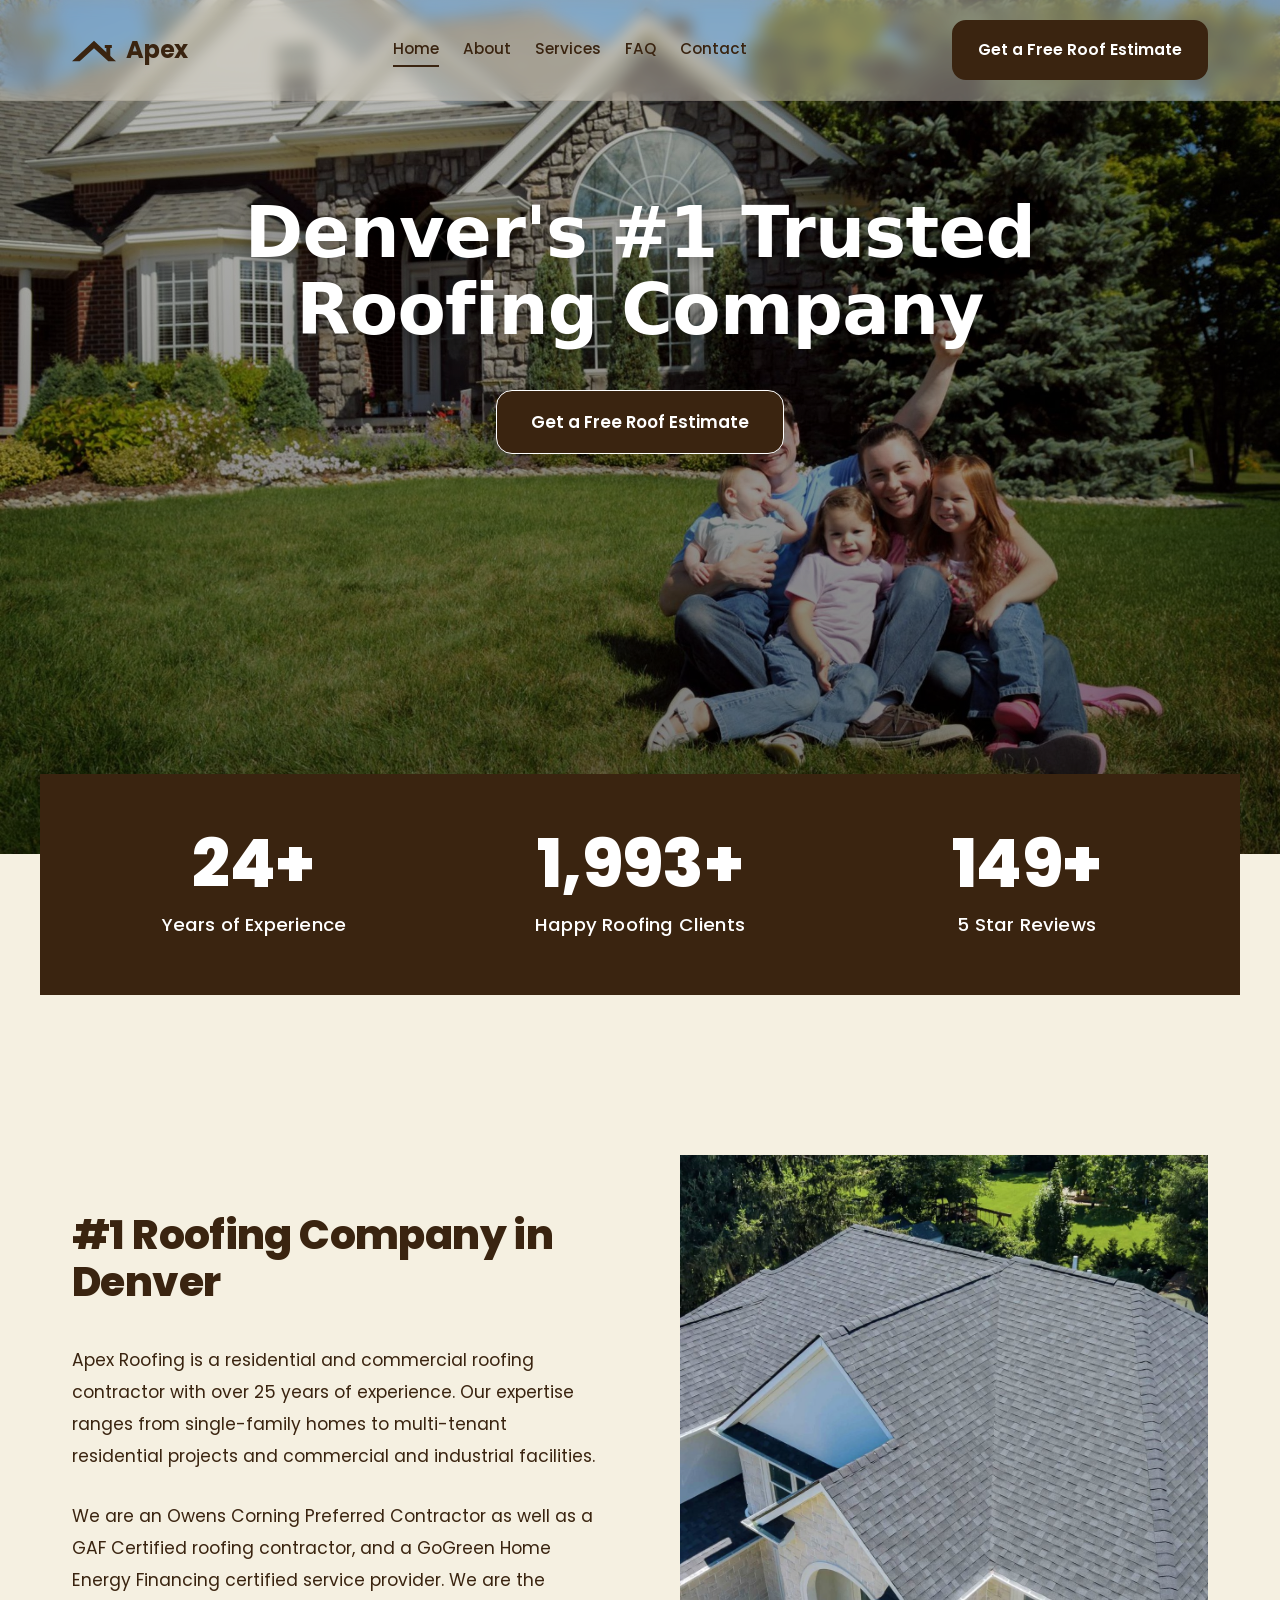
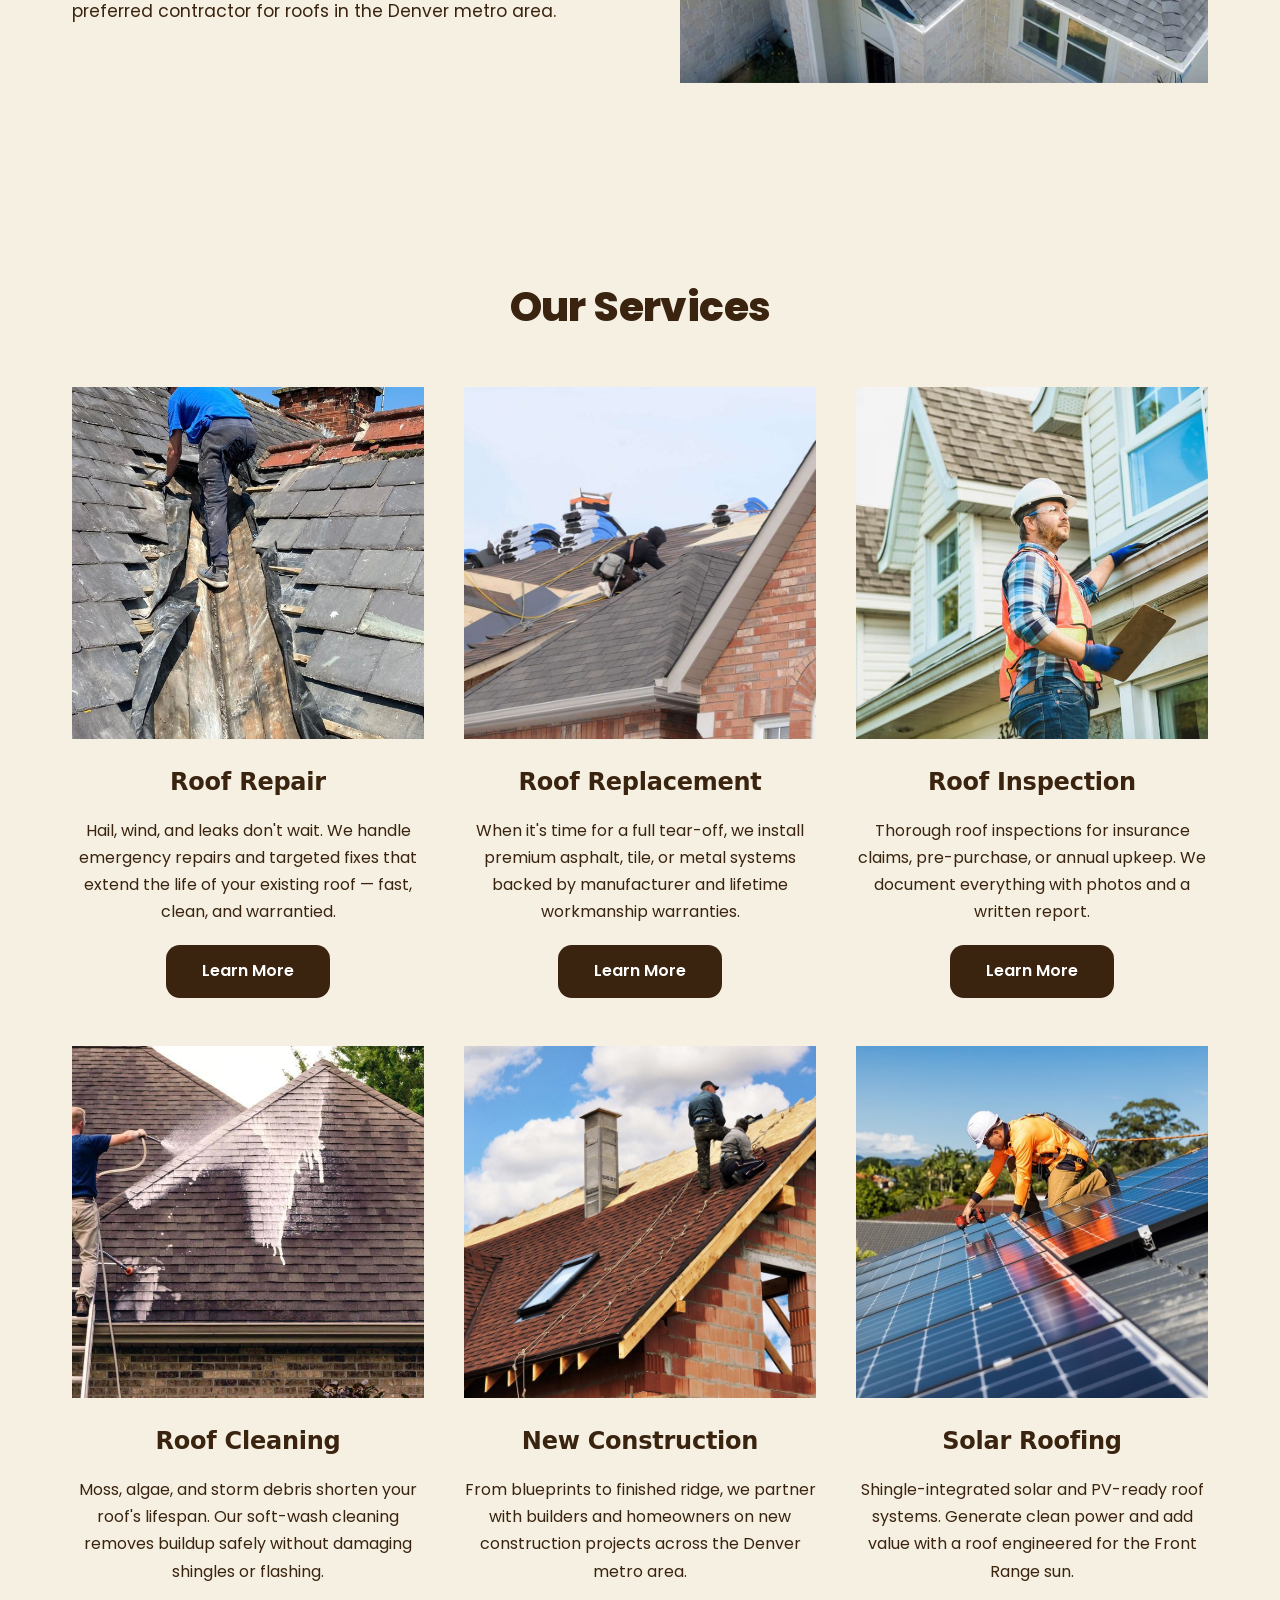
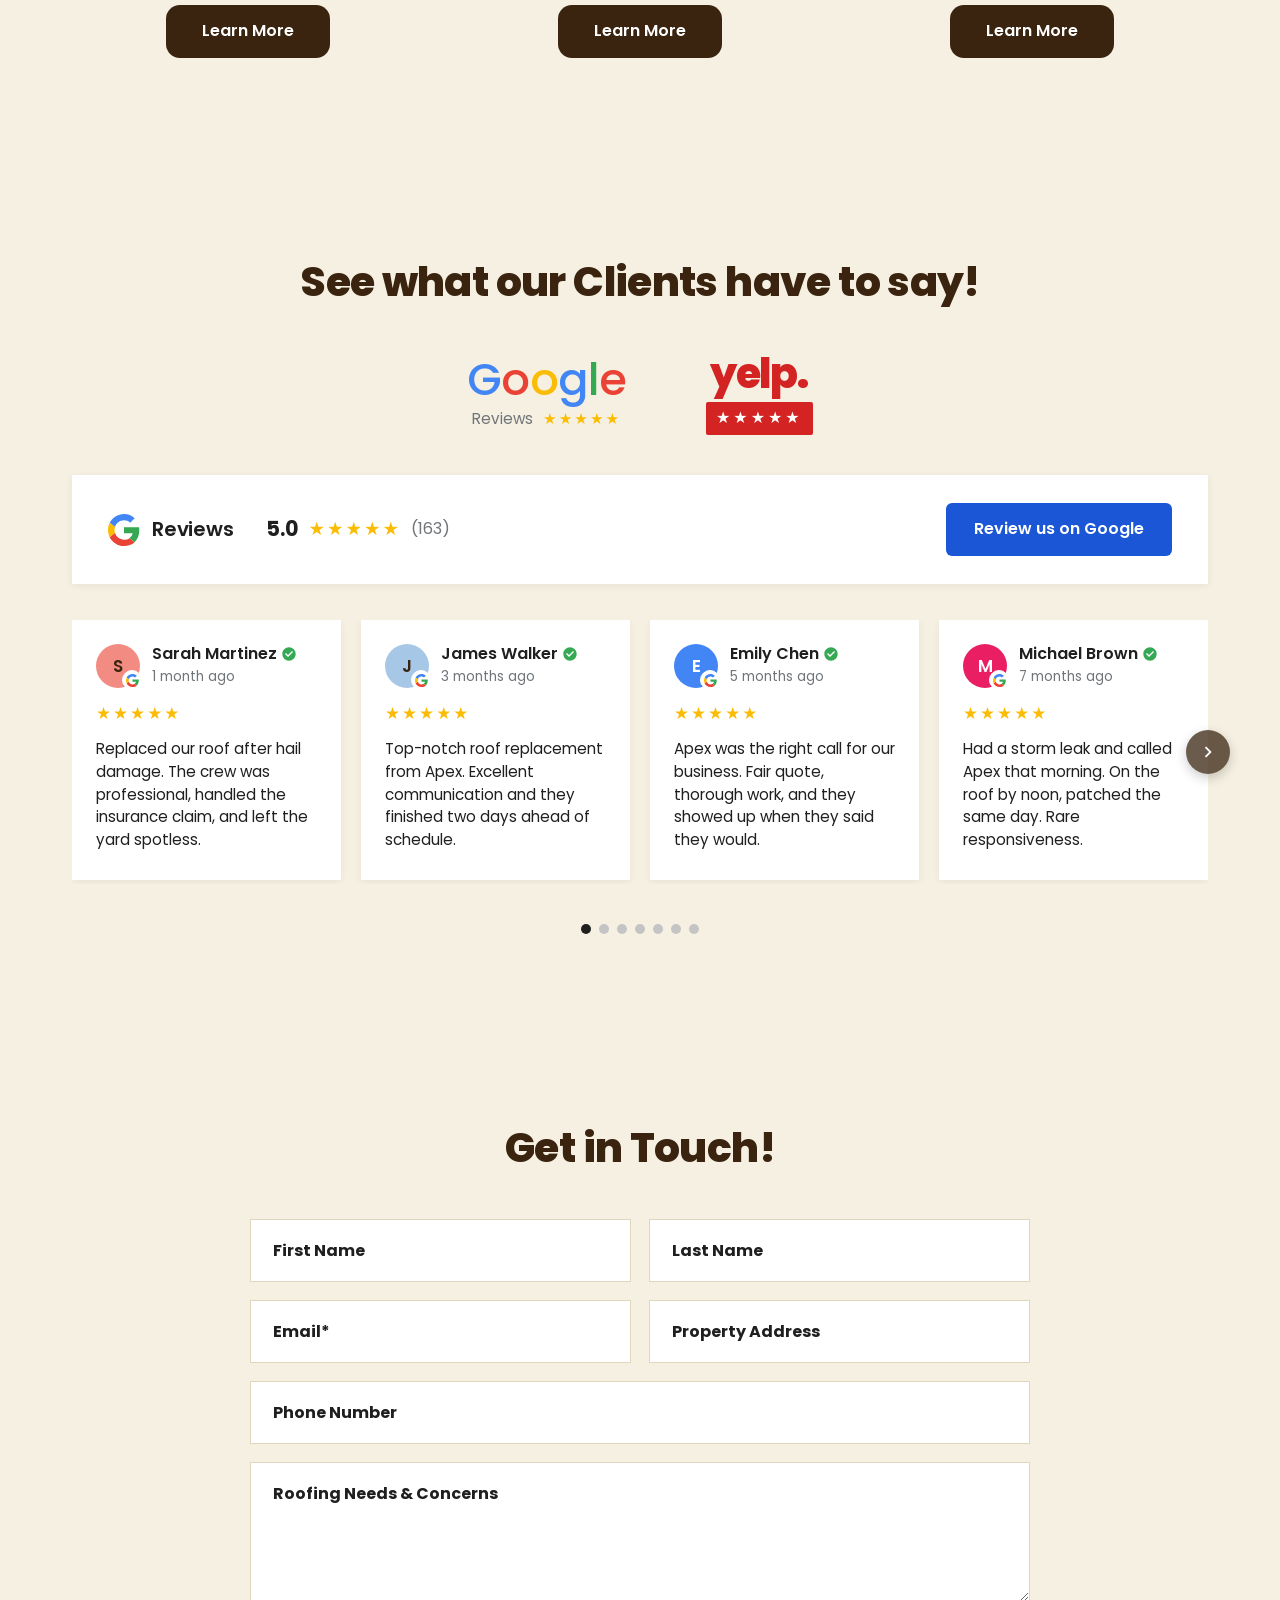
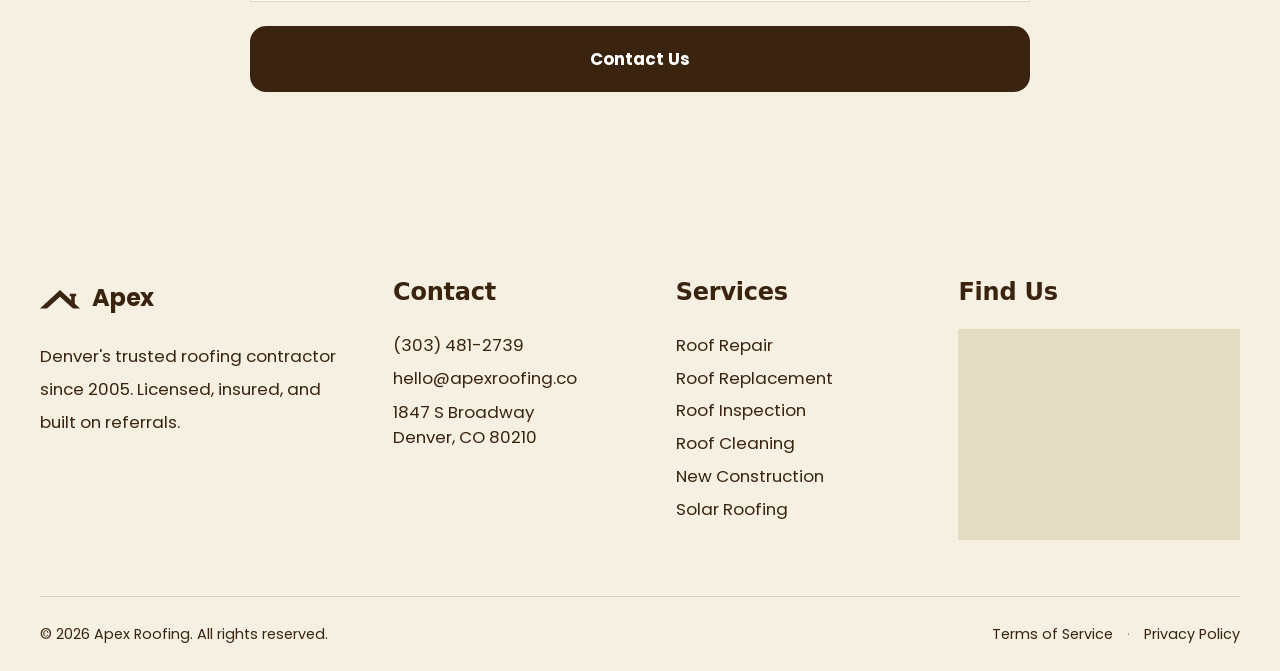
==== commit 71f6a9be: "Revert brightness filter on hero image" ====
--- a/index.html
+++ b/index.html
@@ -12,7 +12,7 @@
 <link rel="preconnect" href="https://fonts.gstatic.com" crossorigin>
 <link rel="preload" as="image" href="hero-family.jpg?v=1" fetchpriority="high">
 <link href="https://fonts.googleapis.com/css2?family=Poppins:wght@400;500;600;700;800&display=swap" rel="stylesheet">
-<link rel="stylesheet" href="styles.css?v=145">
+<link rel="stylesheet" href="styles.css?v=146">
 </head>
 <body class="rm">
 
--- a/styles.css
+++ b/styles.css
@@ -2763,7 +2763,7 @@
 .rm-header-cta{padding:16px 24px;border-radius:14px;font-size:.98rem;font-weight:600}
 
 .rm-hero{position:relative;aspect-ratio:2048/1366;display:flex;align-items:flex-start;justify-content:center;overflow:hidden;padding:115px 0 140px;background:#676b49 url("[data-uri]") center/cover no-repeat}
-.rm-hero-img{position:absolute;inset:0;width:100%;height:100%;object-fit:cover;object-position:center top;z-index:0;display:block;filter:brightness(1.15)}
+.rm-hero-img{position:absolute;inset:0;width:100%;height:100%;object-fit:cover;object-position:center top;z-index:0;display:block}
 .rm-hero-overlay{position:absolute;inset:0;background:linear-gradient(180deg,rgba(0,0,0,.25) 0%,rgba(0,0,0,.55) 100%);z-index:1}
 .rm-hero-in{position:relative;z-index:2;text-align:center;padding:80px 0 40px}
 body.rm .rm-hero h1{color:#fff;font-size:clamp(2.4rem,5.6vw,4.4rem);font-weight:700;letter-spacing:-.01em;line-height:1.1;margin-bottom:40px;text-shadow:0 4px 20px rgba(0,0,0,.35)}
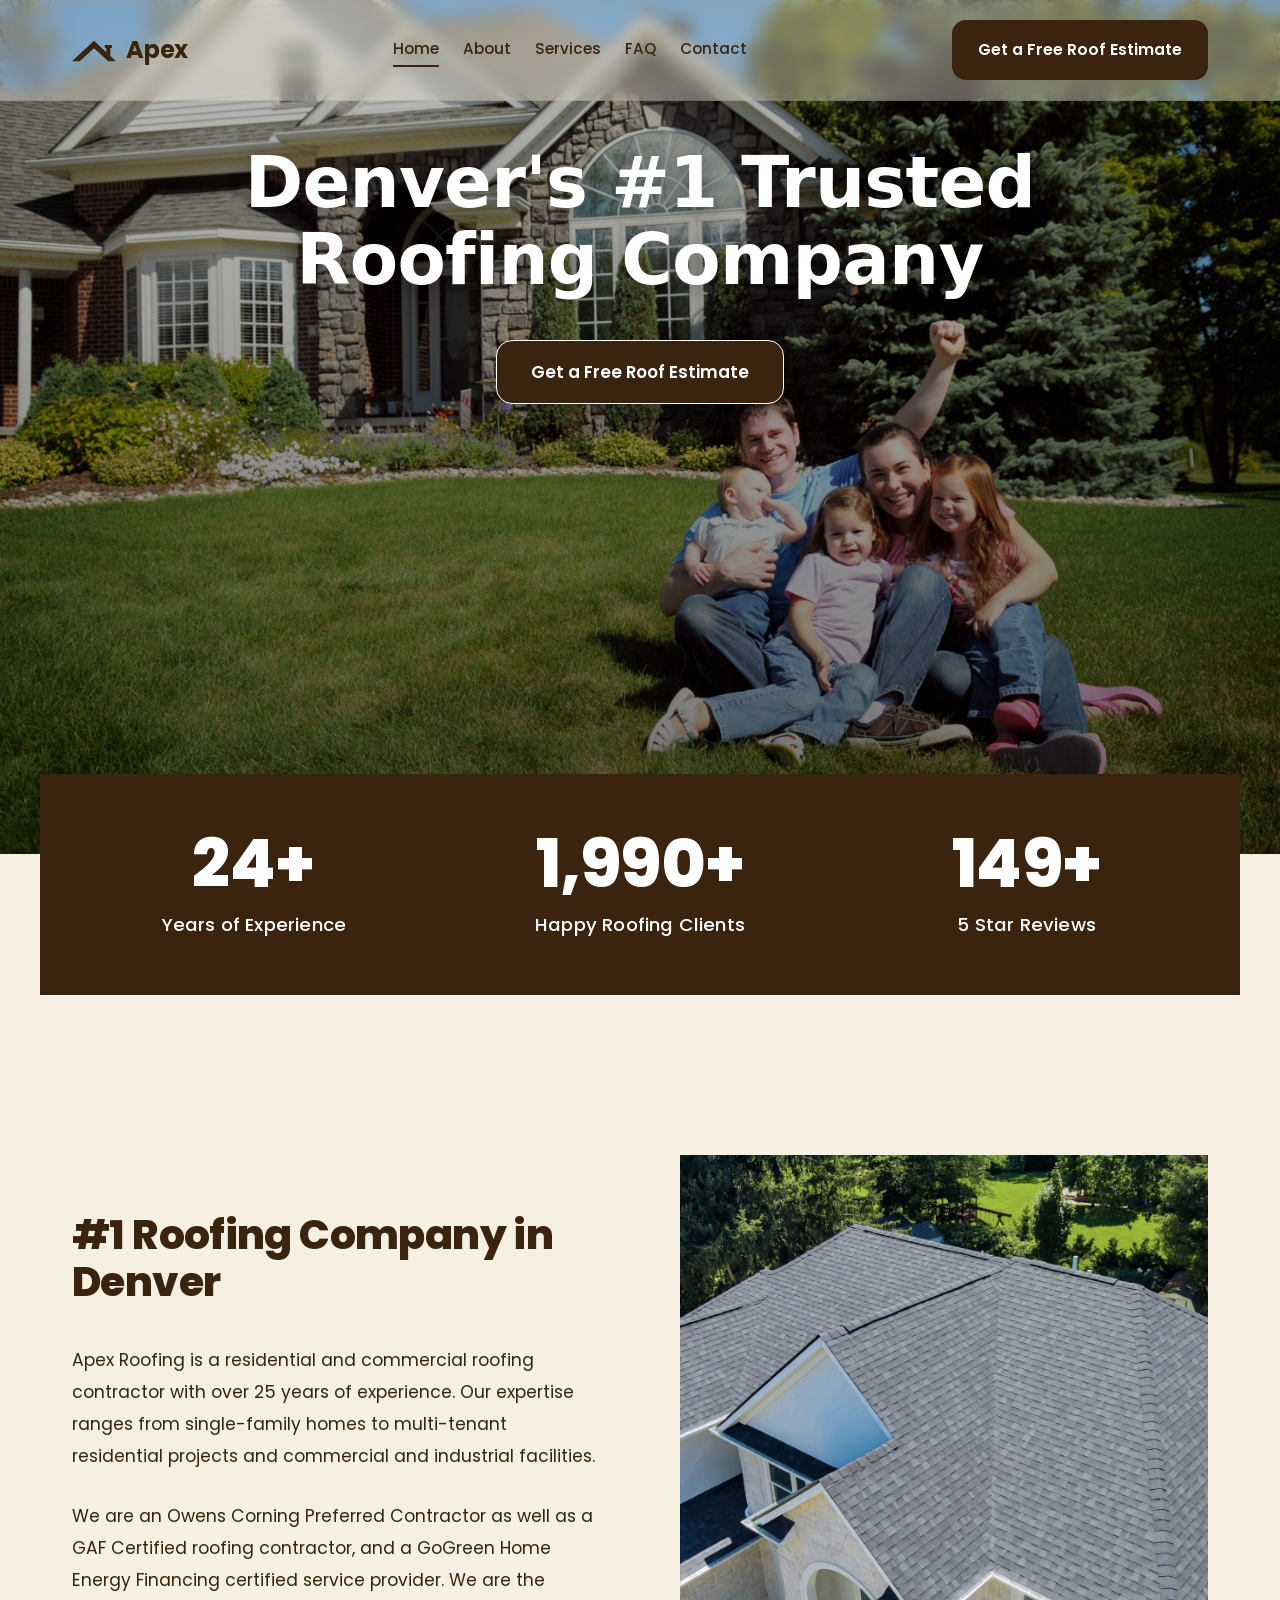
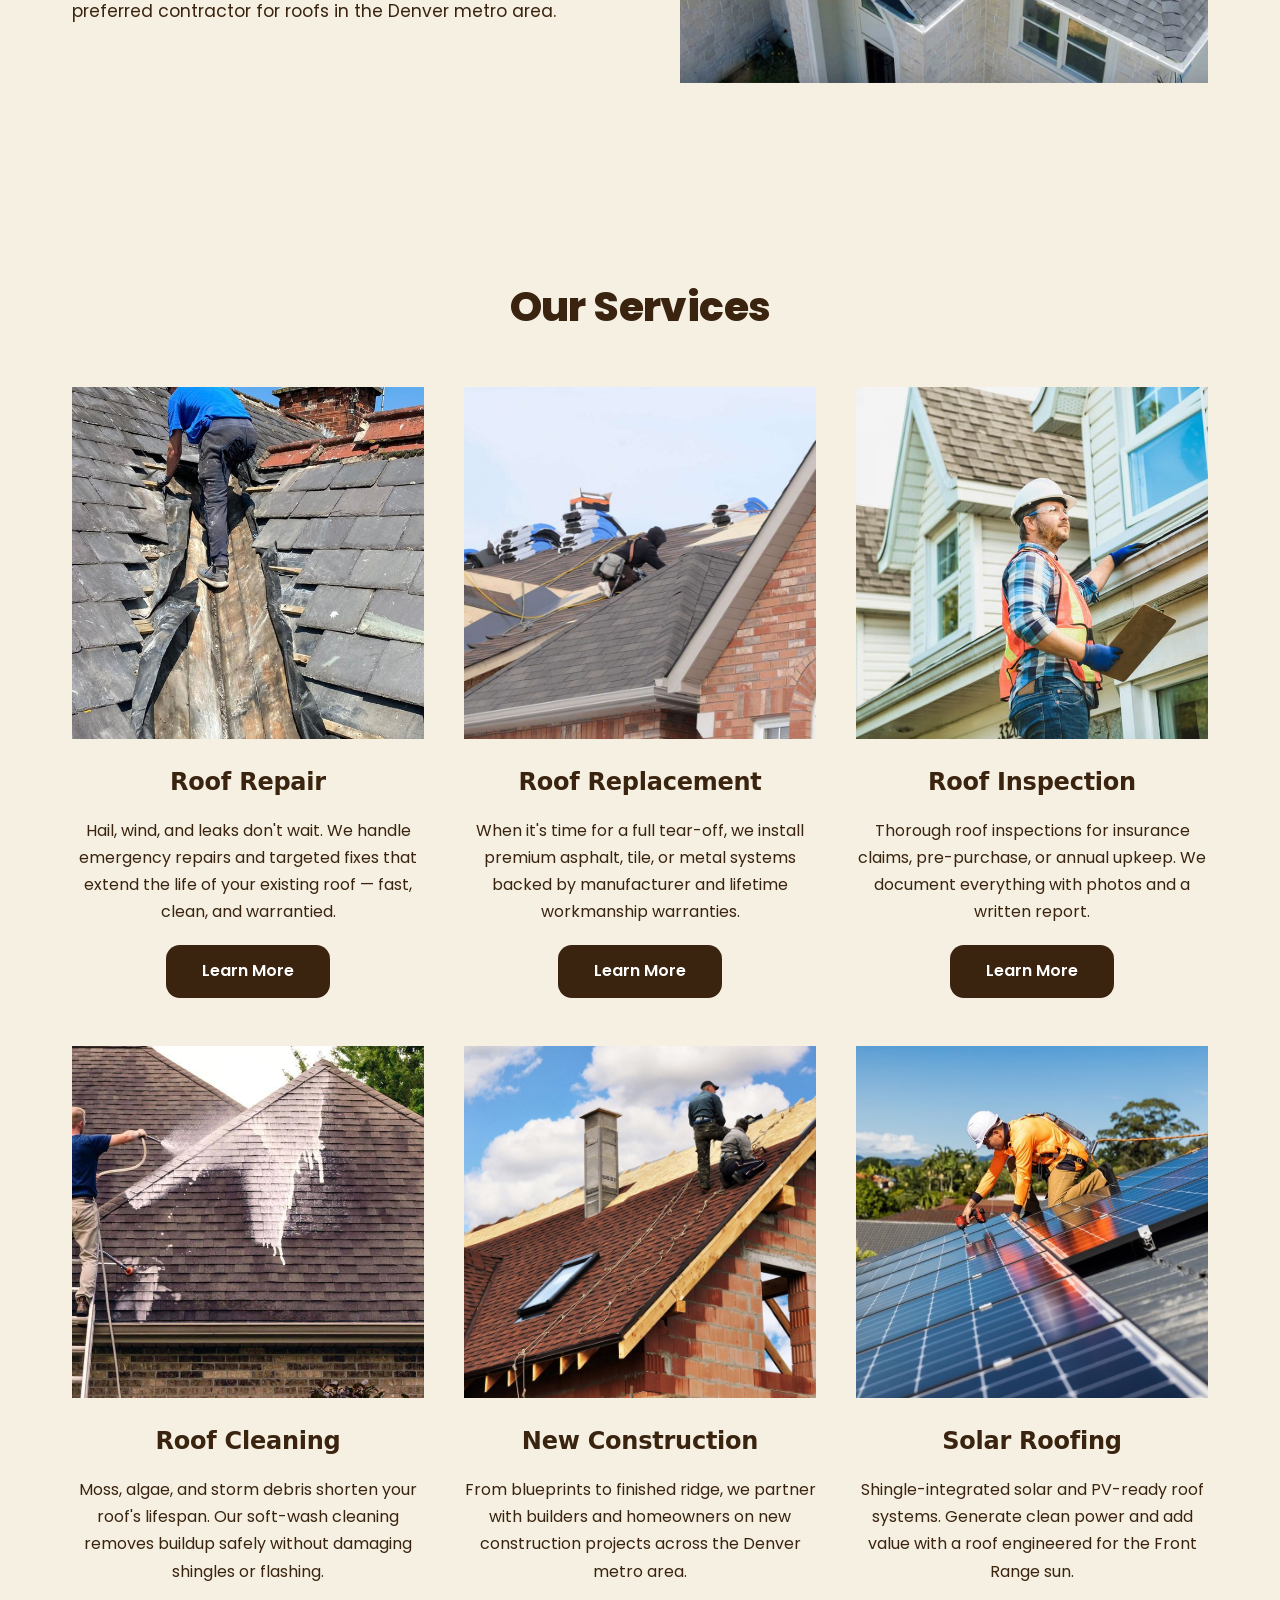
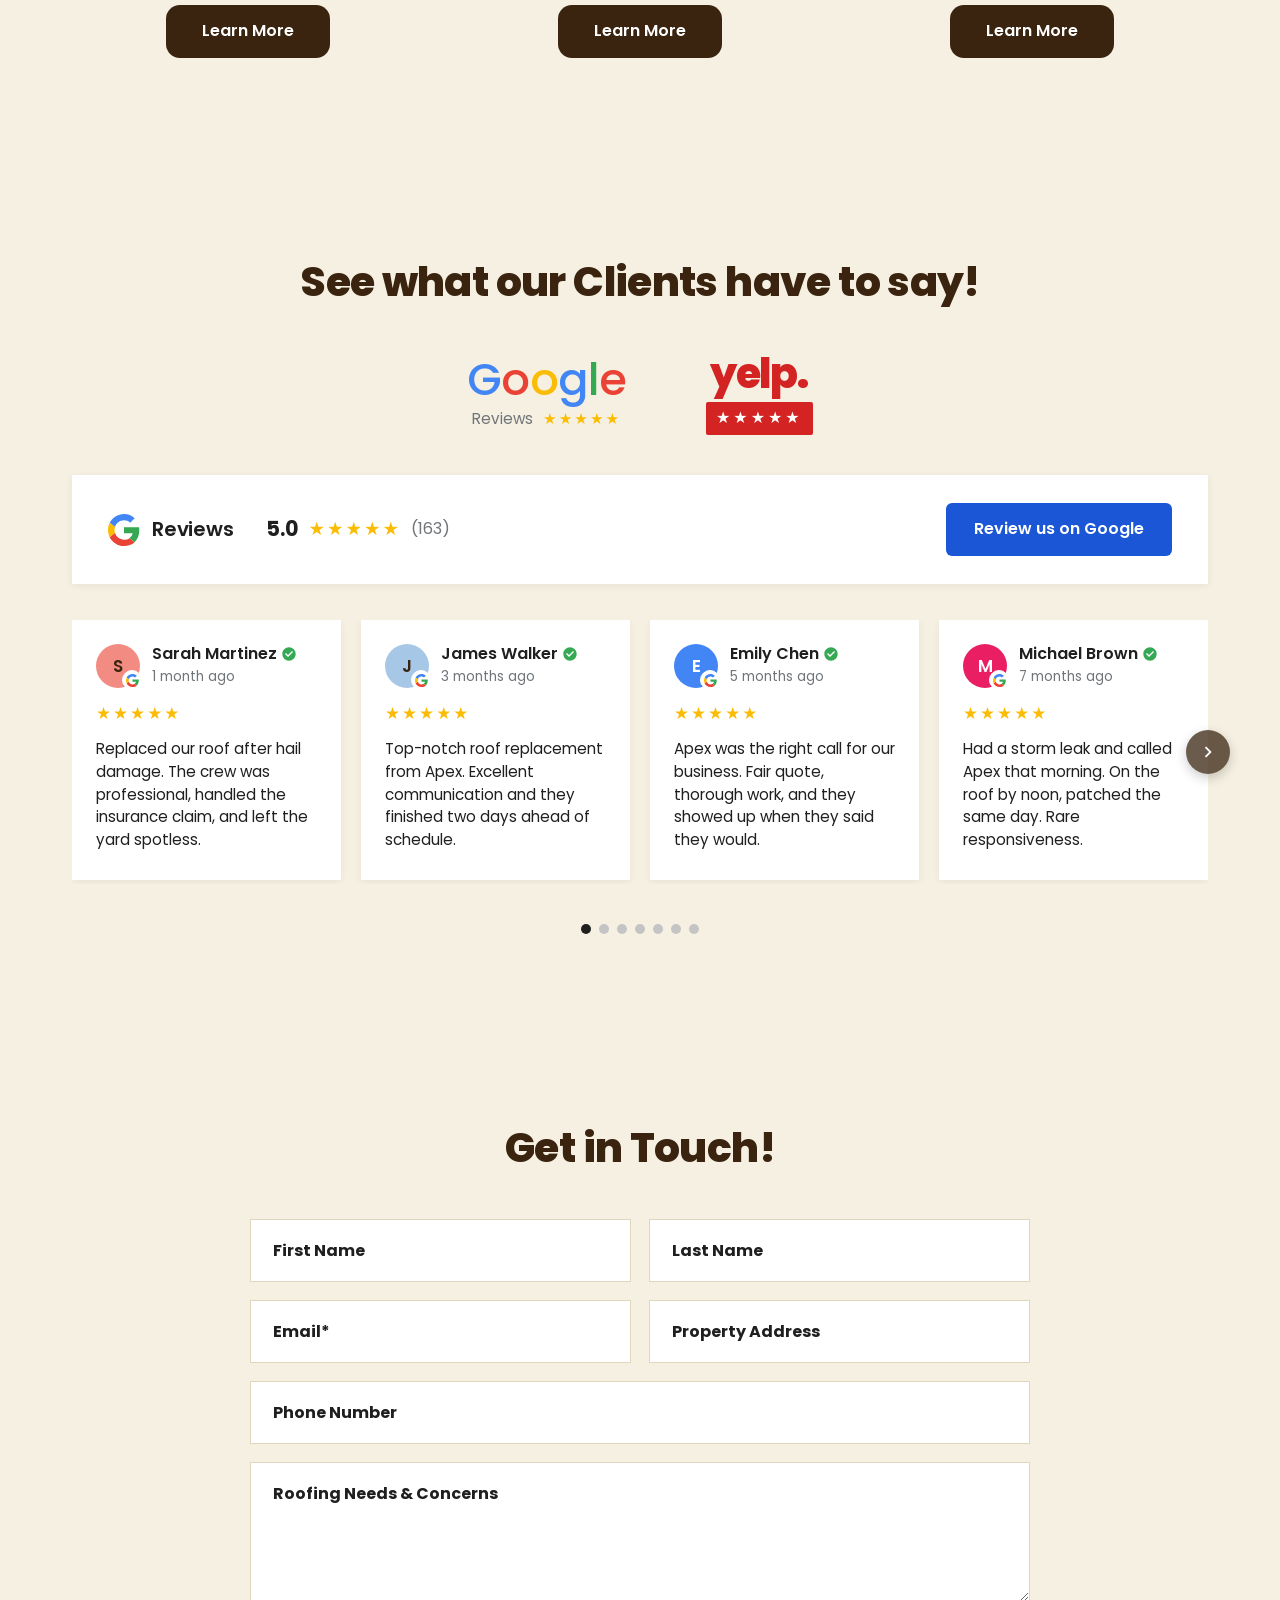
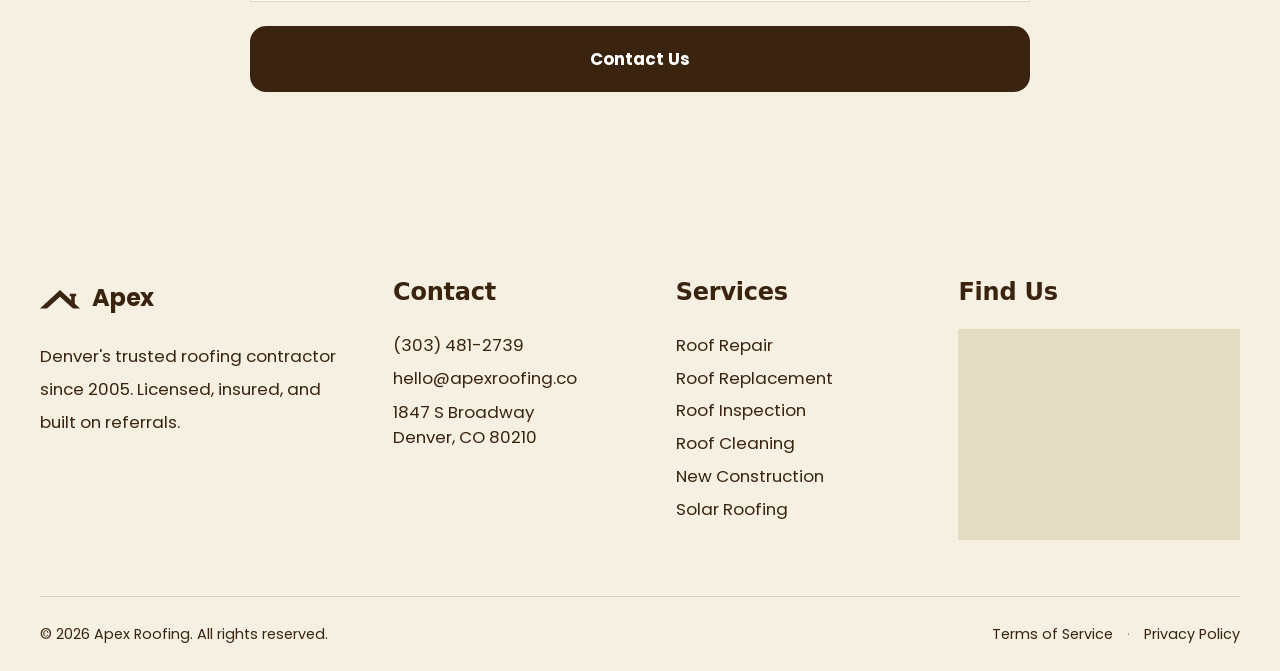
==== commit 5405cdfd: "Move desktop hero heading/CTA up so button doesn't sit over family" ====
--- a/index.html
+++ b/index.html
@@ -12,7 +12,7 @@
 <link rel="preconnect" href="https://fonts.gstatic.com" crossorigin>
 <link rel="preload" as="image" href="hero-family.jpg?v=1" fetchpriority="high">
 <link href="https://fonts.googleapis.com/css2?family=Poppins:wght@400;500;600;700;800&display=swap" rel="stylesheet">
-<link rel="stylesheet" href="styles.css?v=146">
+<link rel="stylesheet" href="styles.css?v=147">
 </head>
 <body class="rm">
 
--- a/styles.css
+++ b/styles.css
@@ -2765,7 +2765,7 @@
 .rm-hero{position:relative;aspect-ratio:2048/1366;display:flex;align-items:flex-start;justify-content:center;overflow:hidden;padding:115px 0 140px;background:#676b49 url("[data-uri]") center/cover no-repeat}
 .rm-hero-img{position:absolute;inset:0;width:100%;height:100%;object-fit:cover;object-position:center top;z-index:0;display:block}
 .rm-hero-overlay{position:absolute;inset:0;background:linear-gradient(180deg,rgba(0,0,0,.25) 0%,rgba(0,0,0,.55) 100%);z-index:1}
-.rm-hero-in{position:relative;z-index:2;text-align:center;padding:80px 0 40px}
+.rm-hero-in{position:relative;z-index:2;text-align:center;padding:30px 0 40px}
 body.rm .rm-hero h1{color:#fff;font-size:clamp(2.4rem,5.6vw,4.4rem);font-weight:700;letter-spacing:-.01em;line-height:1.1;margin-bottom:40px;text-shadow:0 4px 20px rgba(0,0,0,.35)}
 body.rm .rm-hero .rm-btn{box-shadow:0 10px 26px rgba(0,0,0,.25);border:1px solid #fff}
 body.rm .rm-hero .rm-btn:hover{border-color:#fff}
@@ -2966,6 +2966,7 @@
   .rm-brand-name{font-size:1.1rem}
   .rm-header-cta{display:none}
   .rm-hero{aspect-ratio:auto;min-height:95vh;padding:150px 0 60px}
+  .rm-hero-in{padding:80px 0 40px}
   .rm-hero-img{object-position:77% center}
   body.rm .rm-hero h1{font-size:1.9rem;margin:0 0 24px;line-height:1.15}
   body.rm .rm-hero .rm-btn-lg{padding:14px 22px;font-size:.95rem;border-radius:14px;white-space:normal;text-align:center;max-width:90%}
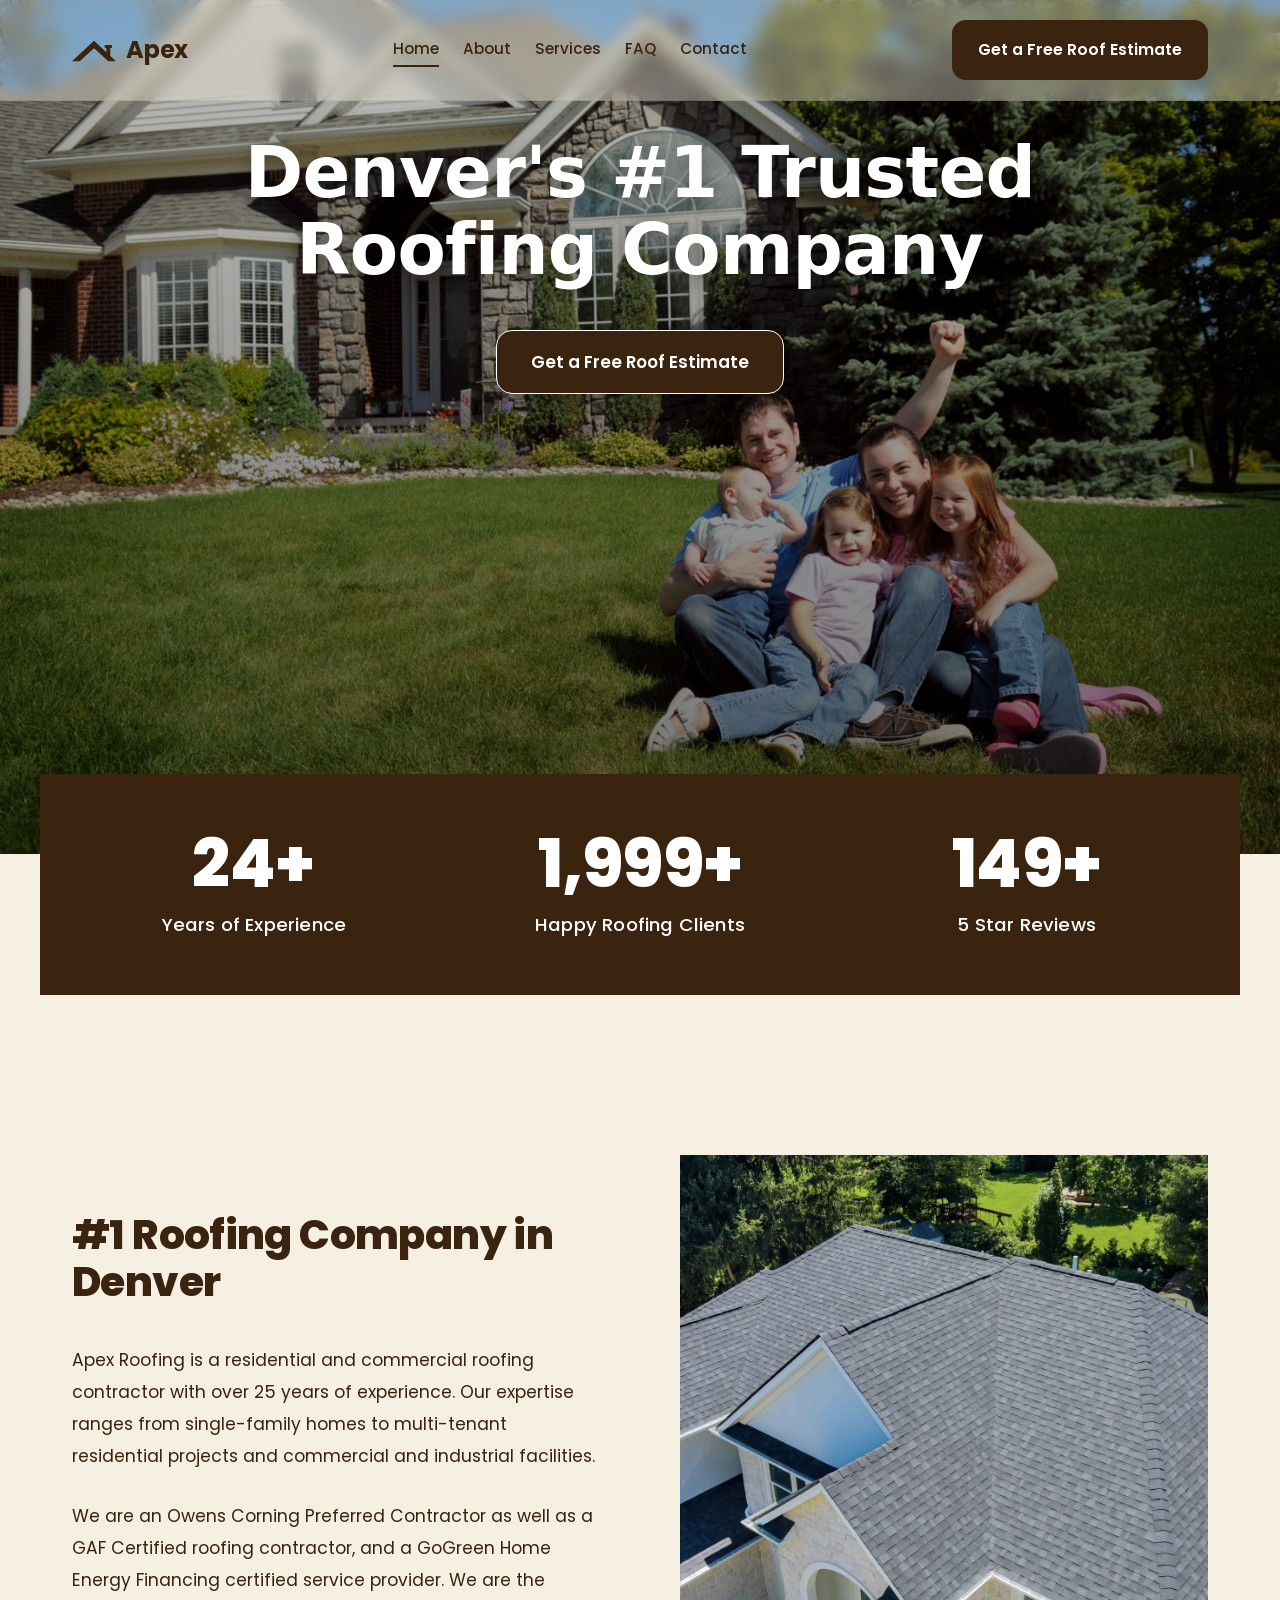
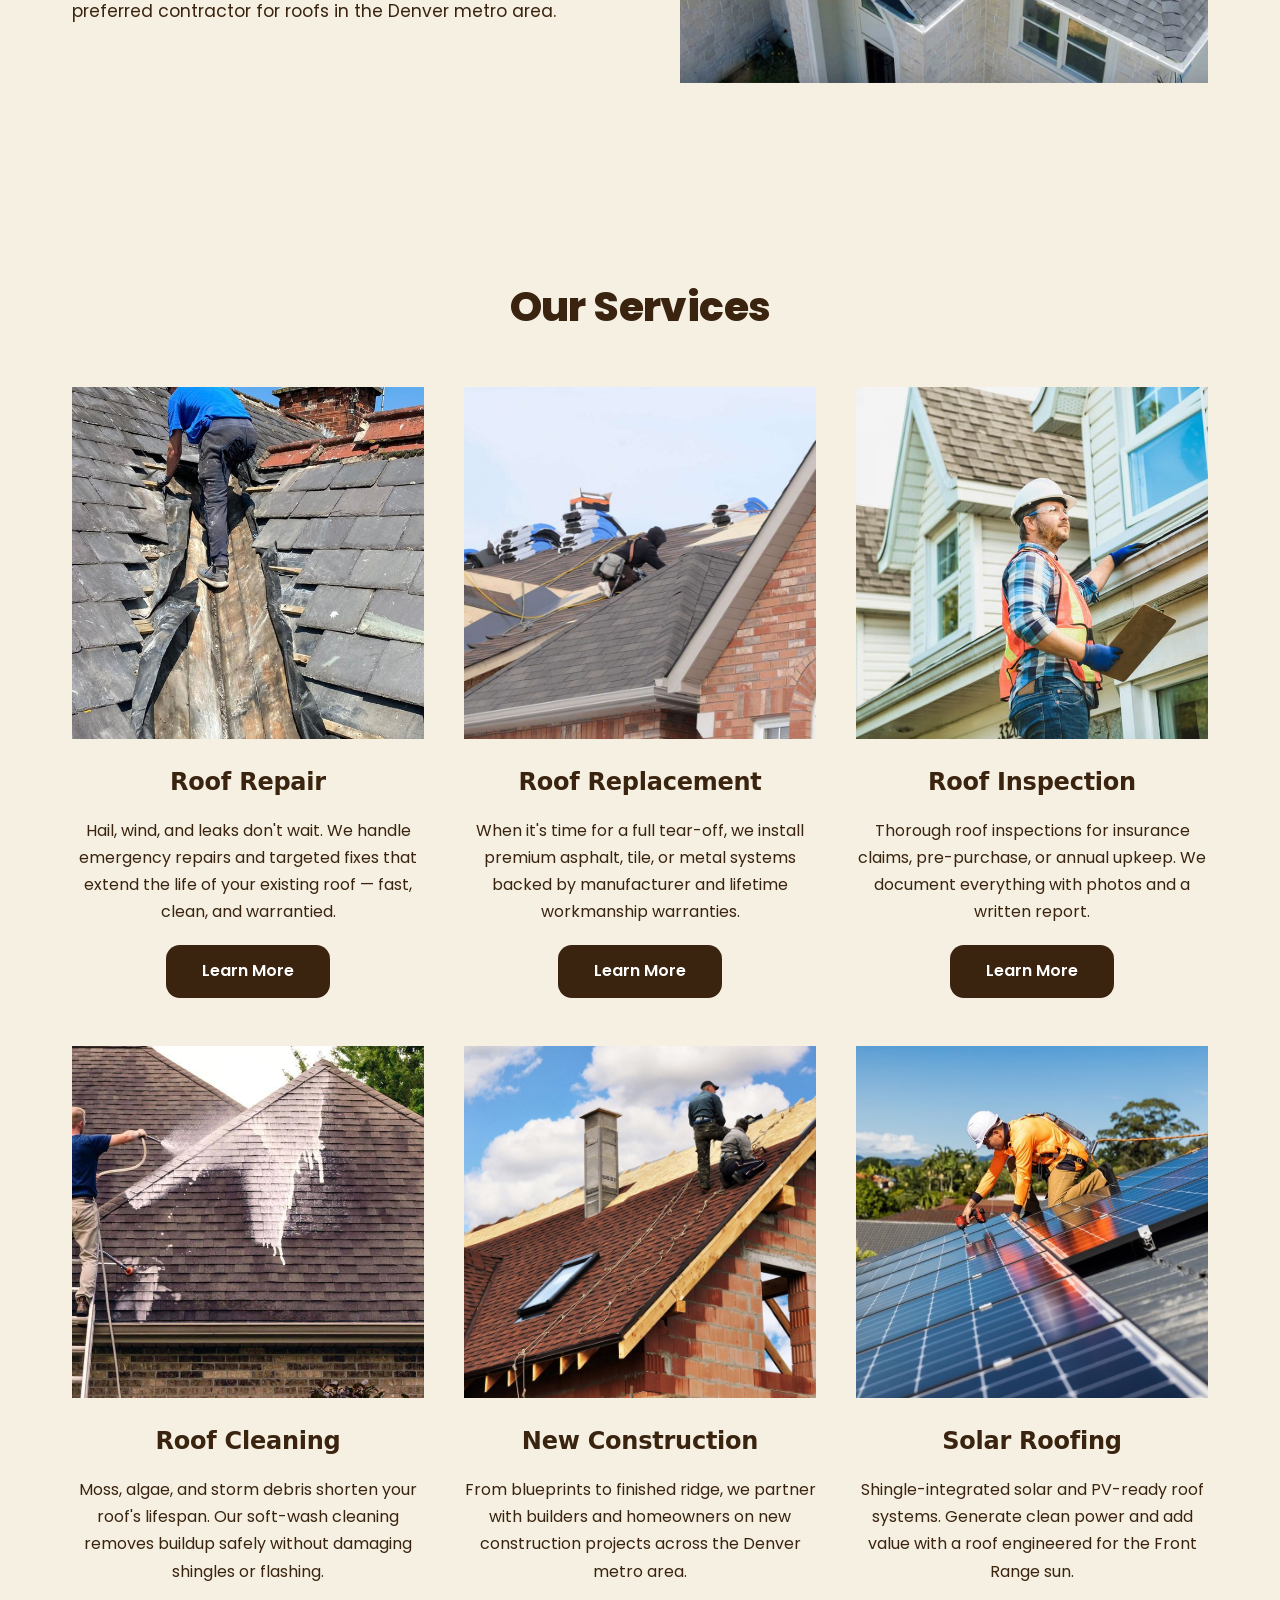
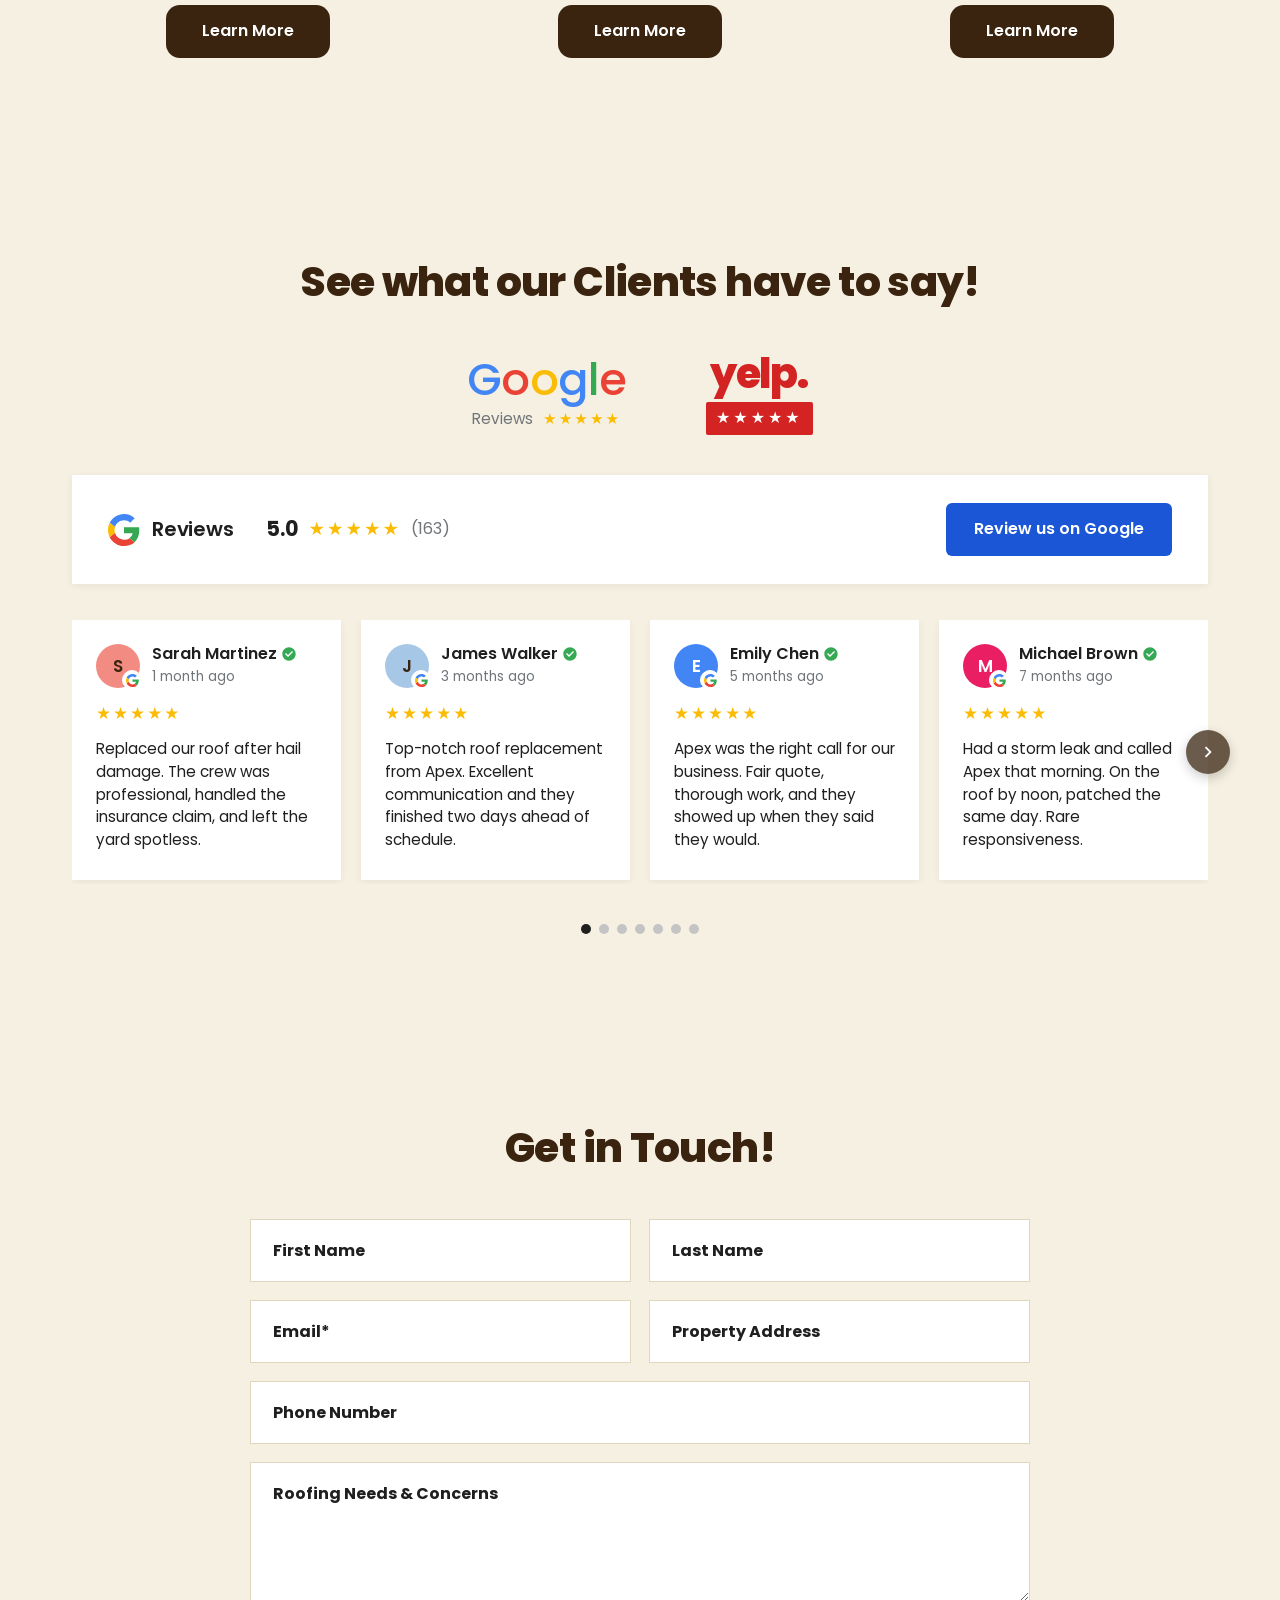
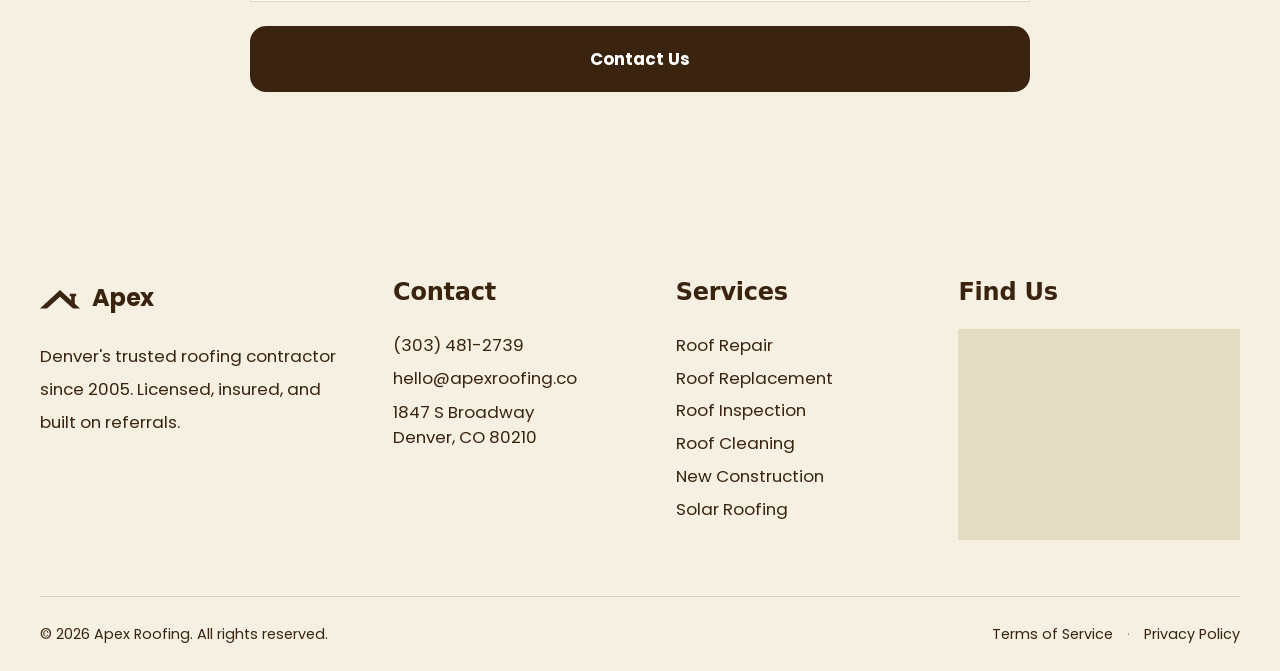
==== commit e69419ea: "Desktop hero-in padding-top 20px" ====
--- a/index.html
+++ b/index.html
@@ -12,7 +12,7 @@
 <link rel="preconnect" href="https://fonts.gstatic.com" crossorigin>
 <link rel="preload" as="image" href="hero-family.jpg?v=1" fetchpriority="high">
 <link href="https://fonts.googleapis.com/css2?family=Poppins:wght@400;500;600;700;800&display=swap" rel="stylesheet">
-<link rel="stylesheet" href="styles.css?v=147">
+<link rel="stylesheet" href="styles.css?v=148">
 </head>
 <body class="rm">
 
--- a/styles.css
+++ b/styles.css
@@ -2765,7 +2765,7 @@
 .rm-hero{position:relative;aspect-ratio:2048/1366;display:flex;align-items:flex-start;justify-content:center;overflow:hidden;padding:115px 0 140px;background:#676b49 url("[data-uri]") center/cover no-repeat}
 .rm-hero-img{position:absolute;inset:0;width:100%;height:100%;object-fit:cover;object-position:center top;z-index:0;display:block}
 .rm-hero-overlay{position:absolute;inset:0;background:linear-gradient(180deg,rgba(0,0,0,.25) 0%,rgba(0,0,0,.55) 100%);z-index:1}
-.rm-hero-in{position:relative;z-index:2;text-align:center;padding:30px 0 40px}
+.rm-hero-in{position:relative;z-index:2;text-align:center;padding:20px 0 40px}
 body.rm .rm-hero h1{color:#fff;font-size:clamp(2.4rem,5.6vw,4.4rem);font-weight:700;letter-spacing:-.01em;line-height:1.1;margin-bottom:40px;text-shadow:0 4px 20px rgba(0,0,0,.35)}
 body.rm .rm-hero .rm-btn{box-shadow:0 10px 26px rgba(0,0,0,.25);border:1px solid #fff}
 body.rm .rm-hero .rm-btn:hover{border-color:#fff}
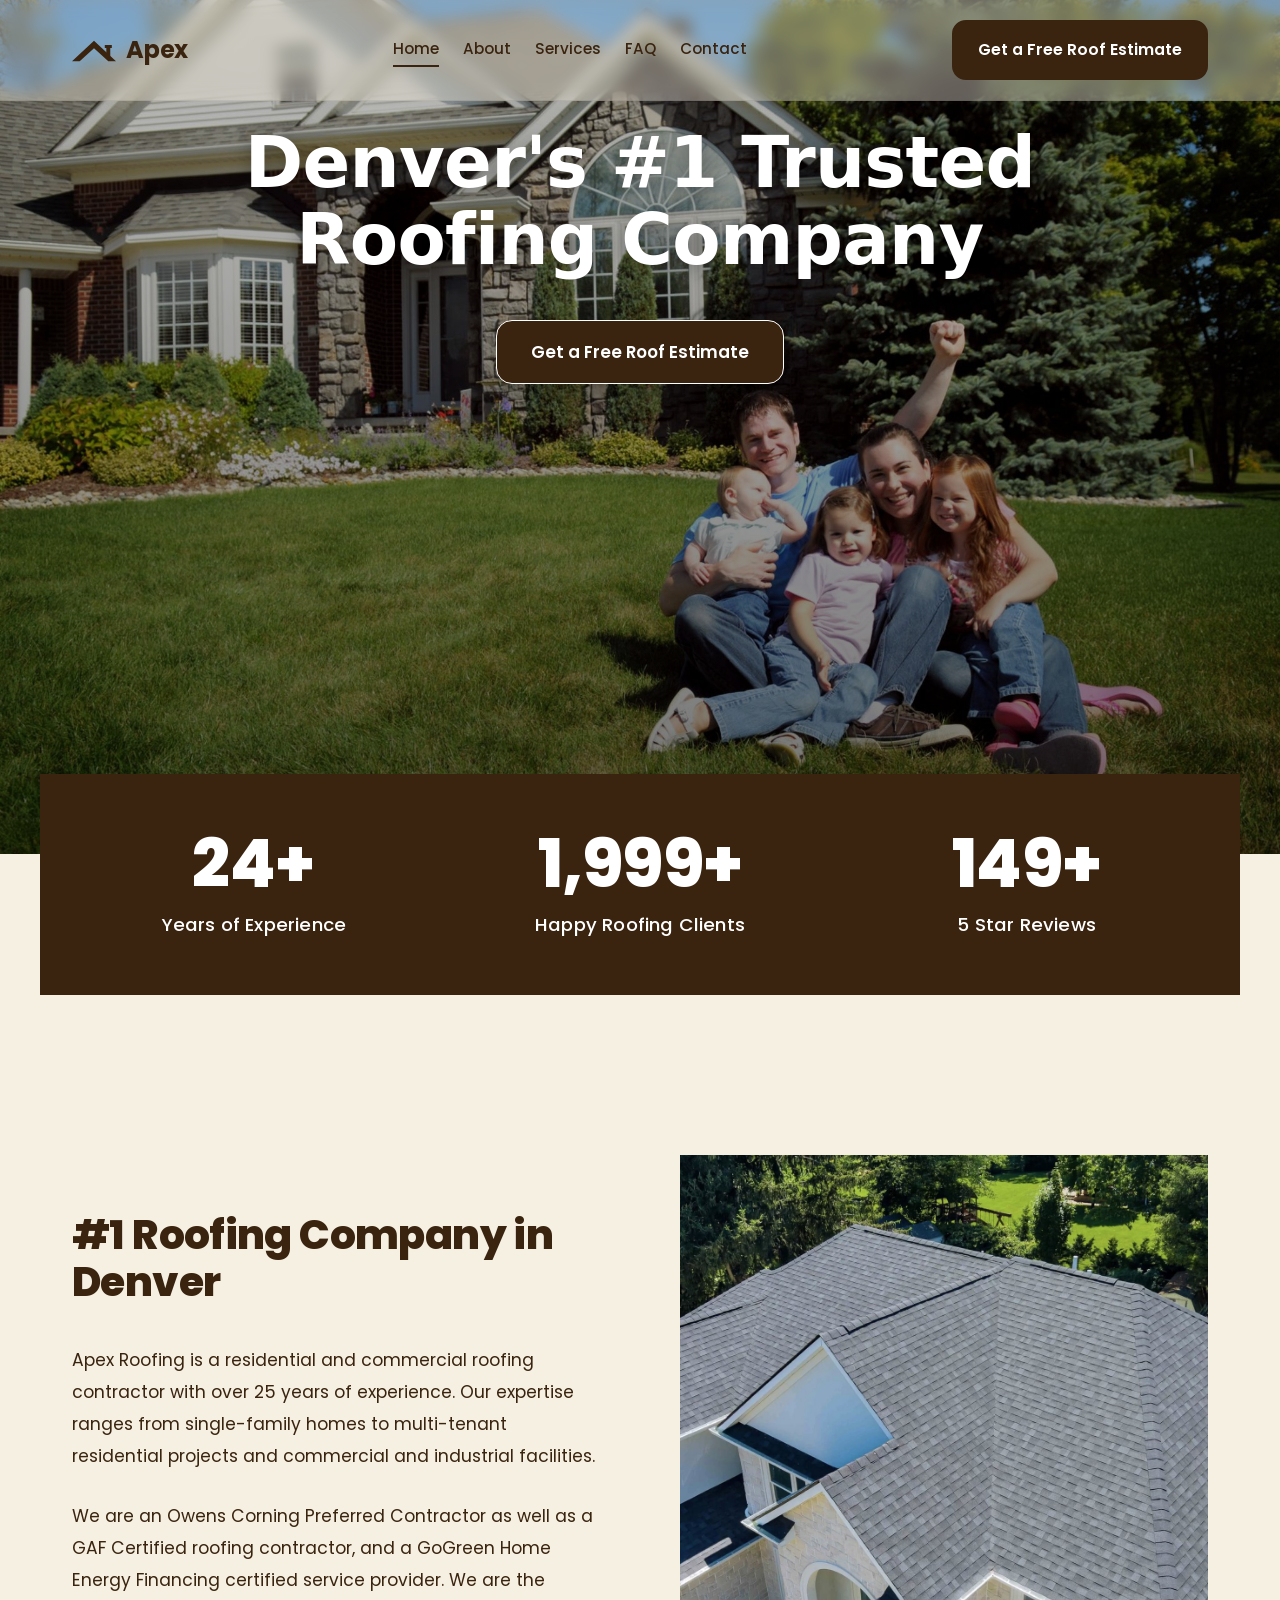
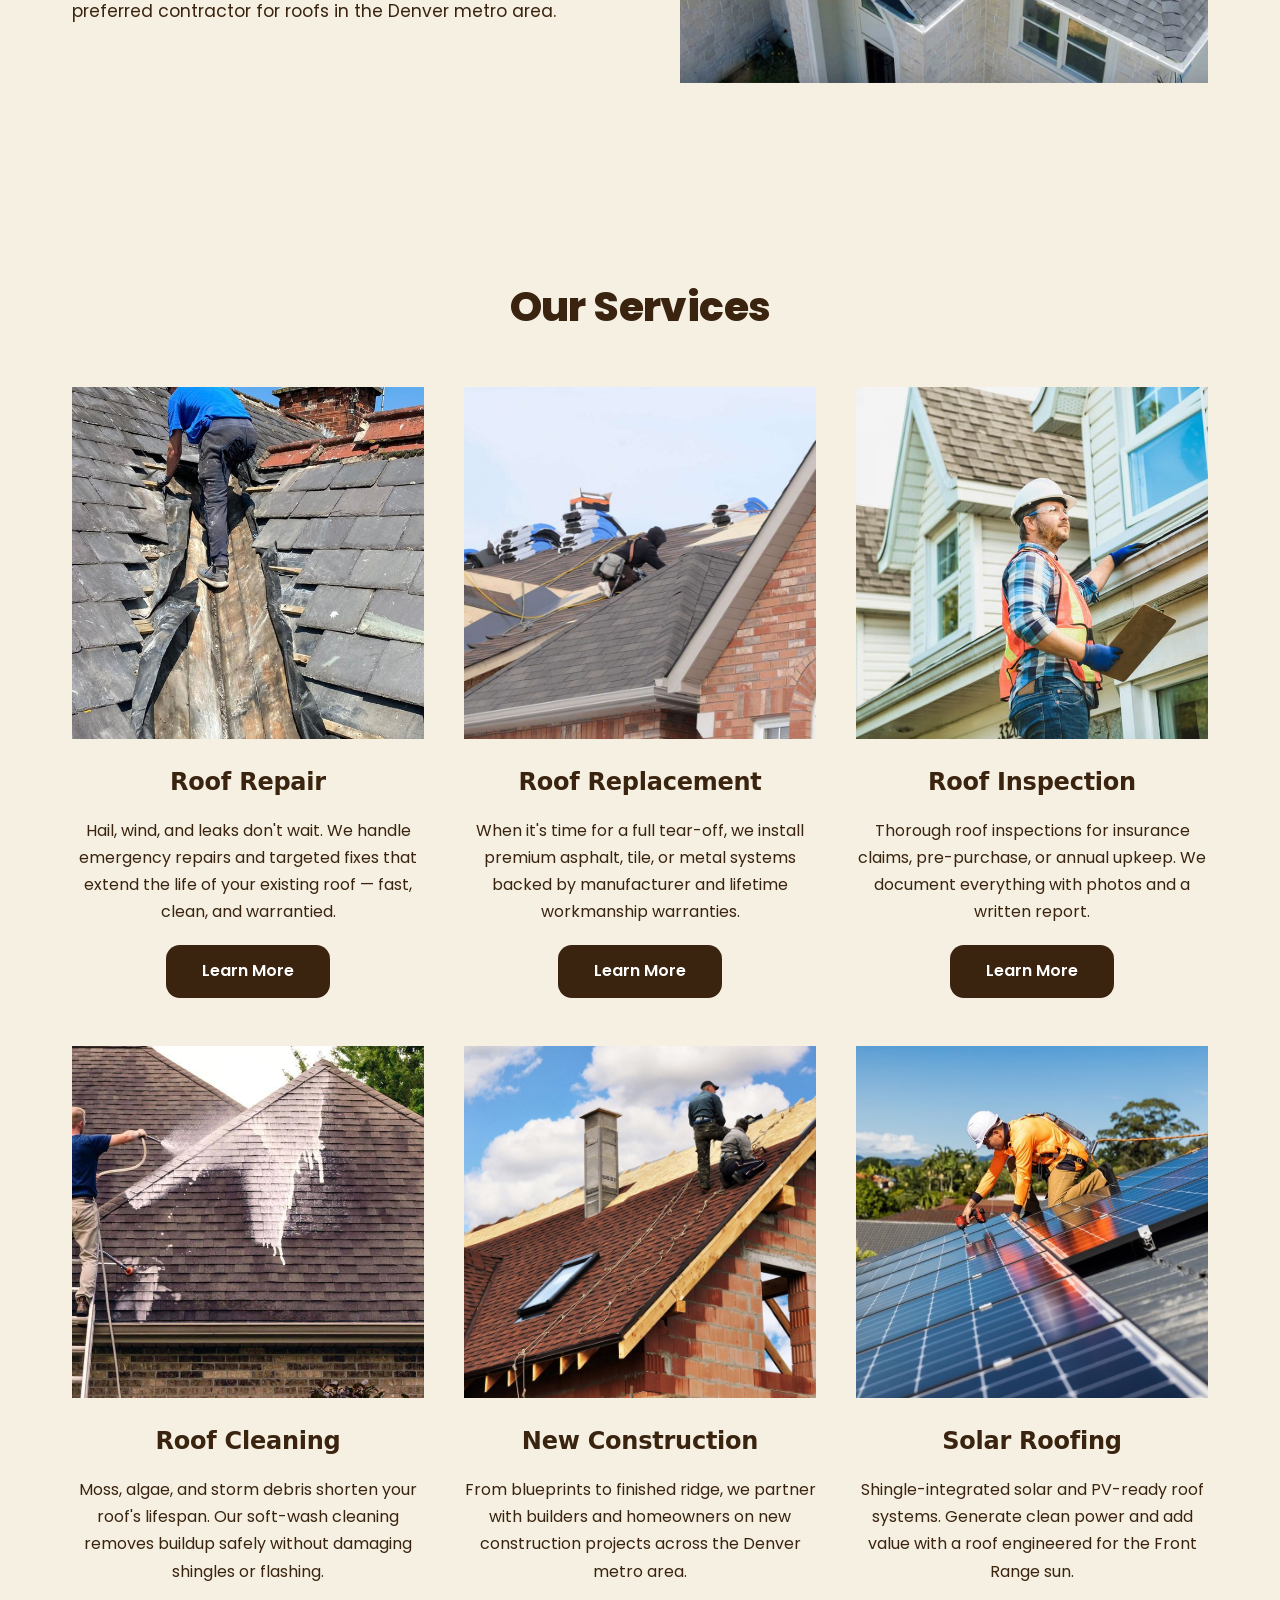
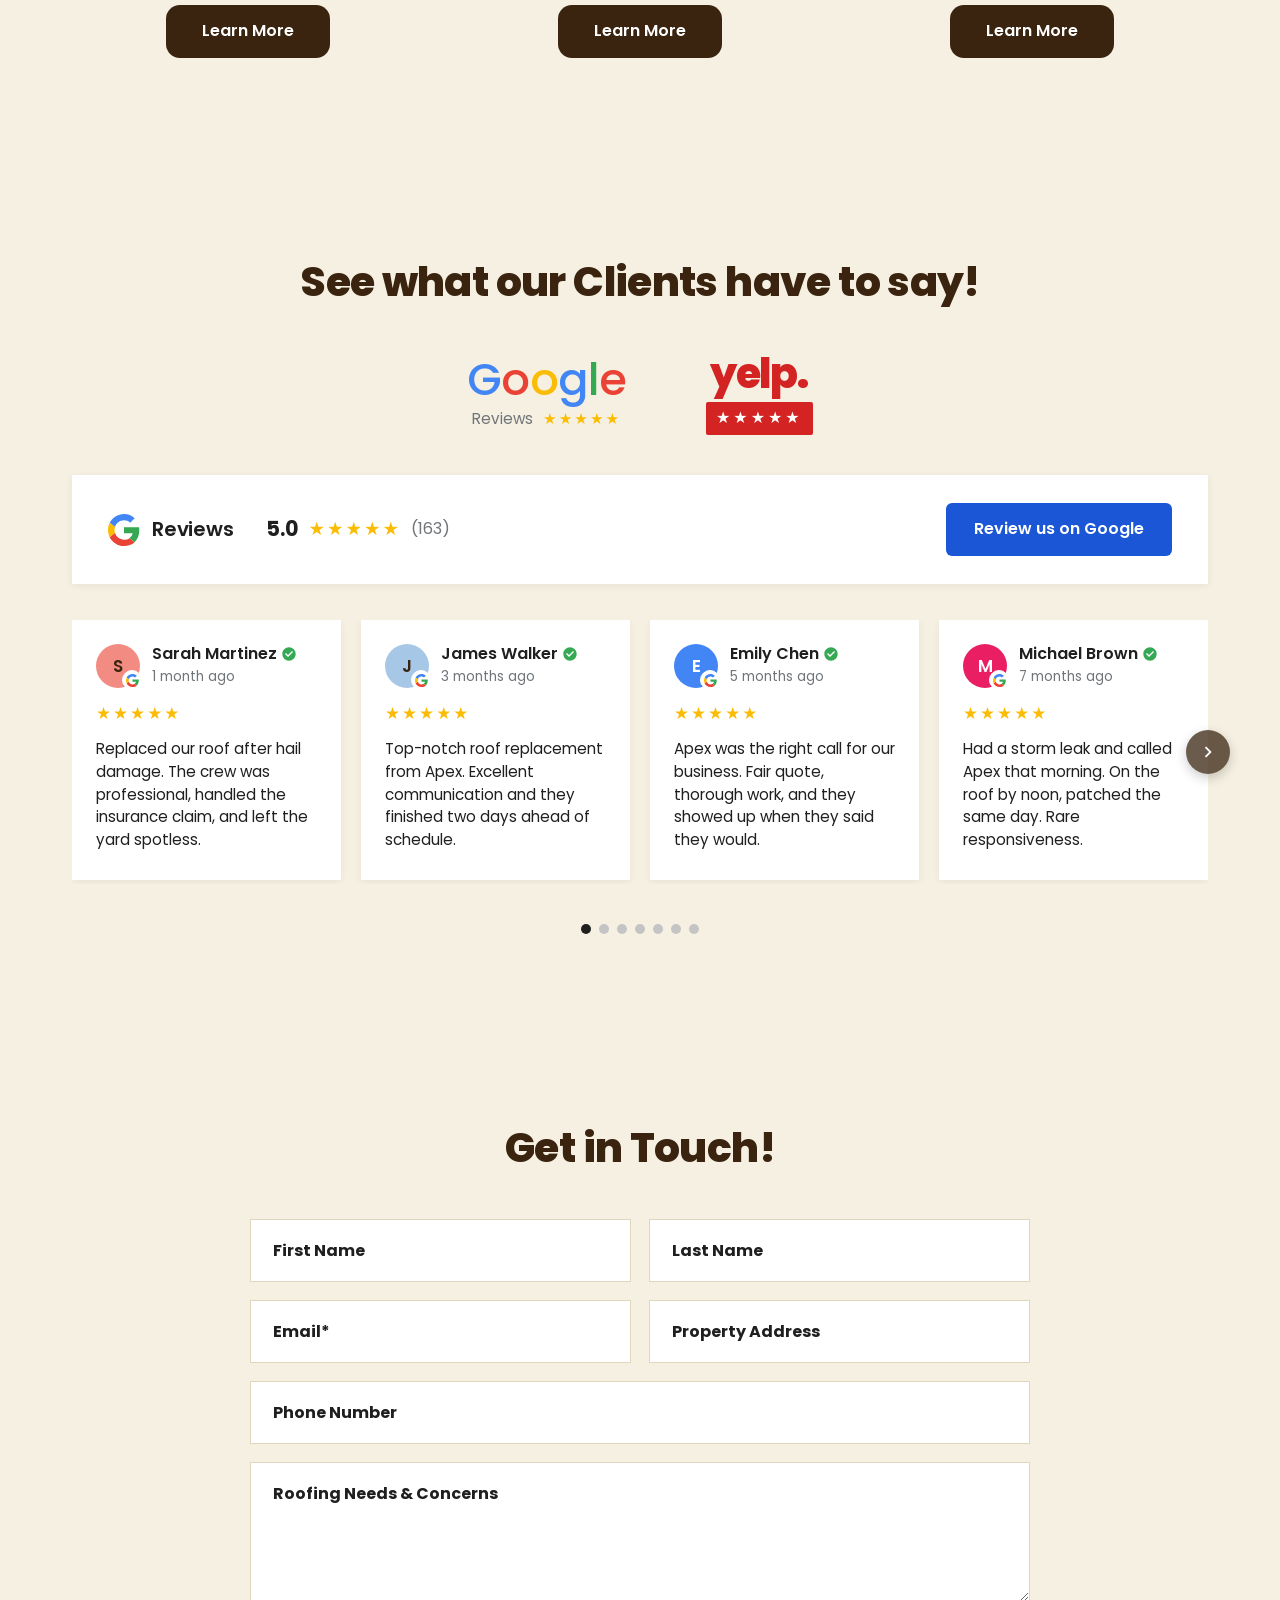
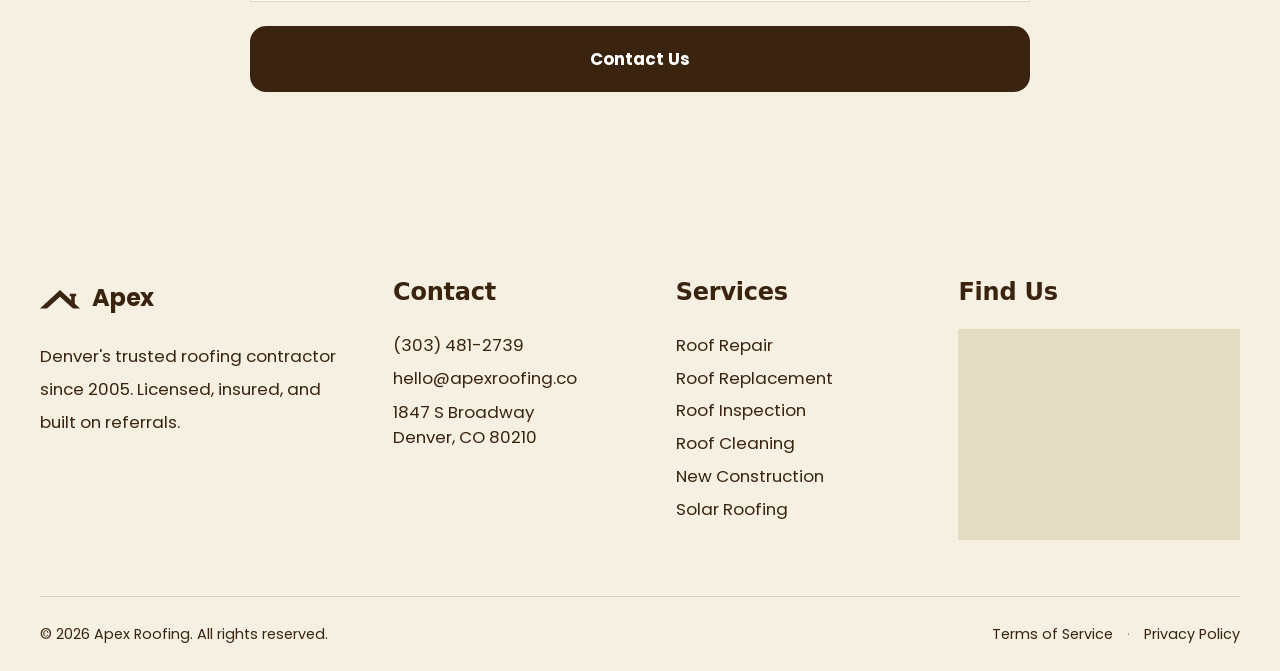
==== commit b0fb423d: "Desktop hero-in padding-top 10px; remove explicit mobile override" ====
--- a/index.html
+++ b/index.html
@@ -12,7 +12,7 @@
 <link rel="preconnect" href="https://fonts.gstatic.com" crossorigin>
 <link rel="preload" as="image" href="hero-family.jpg?v=1" fetchpriority="high">
 <link href="https://fonts.googleapis.com/css2?family=Poppins:wght@400;500;600;700;800&display=swap" rel="stylesheet">
-<link rel="stylesheet" href="styles.css?v=148">
+<link rel="stylesheet" href="styles.css?v=149">
 </head>
 <body class="rm">
 
--- a/styles.css
+++ b/styles.css
@@ -2765,7 +2765,7 @@
 .rm-hero{position:relative;aspect-ratio:2048/1366;display:flex;align-items:flex-start;justify-content:center;overflow:hidden;padding:115px 0 140px;background:#676b49 url("[data-uri]") center/cover no-repeat}
 .rm-hero-img{position:absolute;inset:0;width:100%;height:100%;object-fit:cover;object-position:center top;z-index:0;display:block}
 .rm-hero-overlay{position:absolute;inset:0;background:linear-gradient(180deg,rgba(0,0,0,.25) 0%,rgba(0,0,0,.55) 100%);z-index:1}
-.rm-hero-in{position:relative;z-index:2;text-align:center;padding:20px 0 40px}
+.rm-hero-in{position:relative;z-index:2;text-align:center;padding:10px 0 40px}
 body.rm .rm-hero h1{color:#fff;font-size:clamp(2.4rem,5.6vw,4.4rem);font-weight:700;letter-spacing:-.01em;line-height:1.1;margin-bottom:40px;text-shadow:0 4px 20px rgba(0,0,0,.35)}
 body.rm .rm-hero .rm-btn{box-shadow:0 10px 26px rgba(0,0,0,.25);border:1px solid #fff}
 body.rm .rm-hero .rm-btn:hover{border-color:#fff}
@@ -2966,7 +2966,6 @@
   .rm-brand-name{font-size:1.1rem}
   .rm-header-cta{display:none}
   .rm-hero{aspect-ratio:auto;min-height:95vh;padding:150px 0 60px}
-  .rm-hero-in{padding:80px 0 40px}
   .rm-hero-img{object-position:77% center}
   body.rm .rm-hero h1{font-size:1.9rem;margin:0 0 24px;line-height:1.15}
   body.rm .rm-hero .rm-btn-lg{padding:14px 22px;font-size:.95rem;border-radius:14px;white-space:normal;text-align:center;max-width:90%}
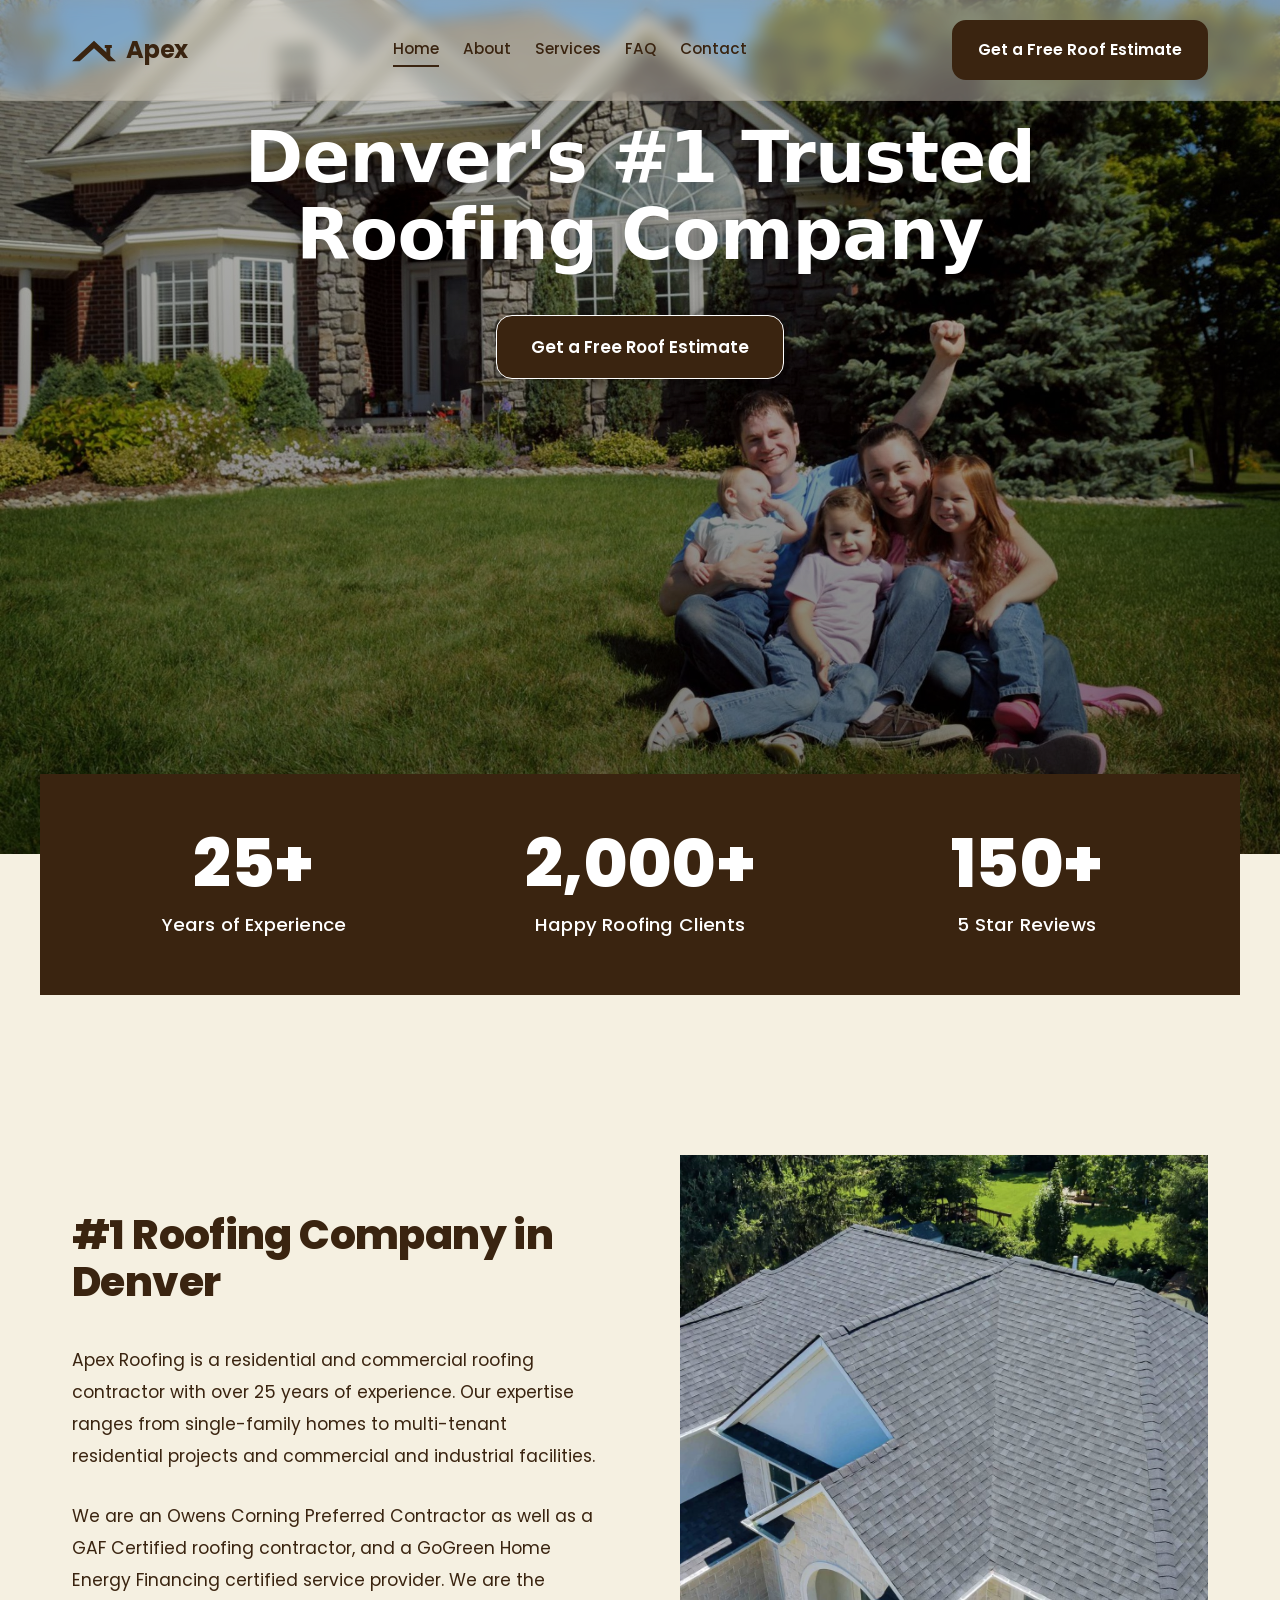
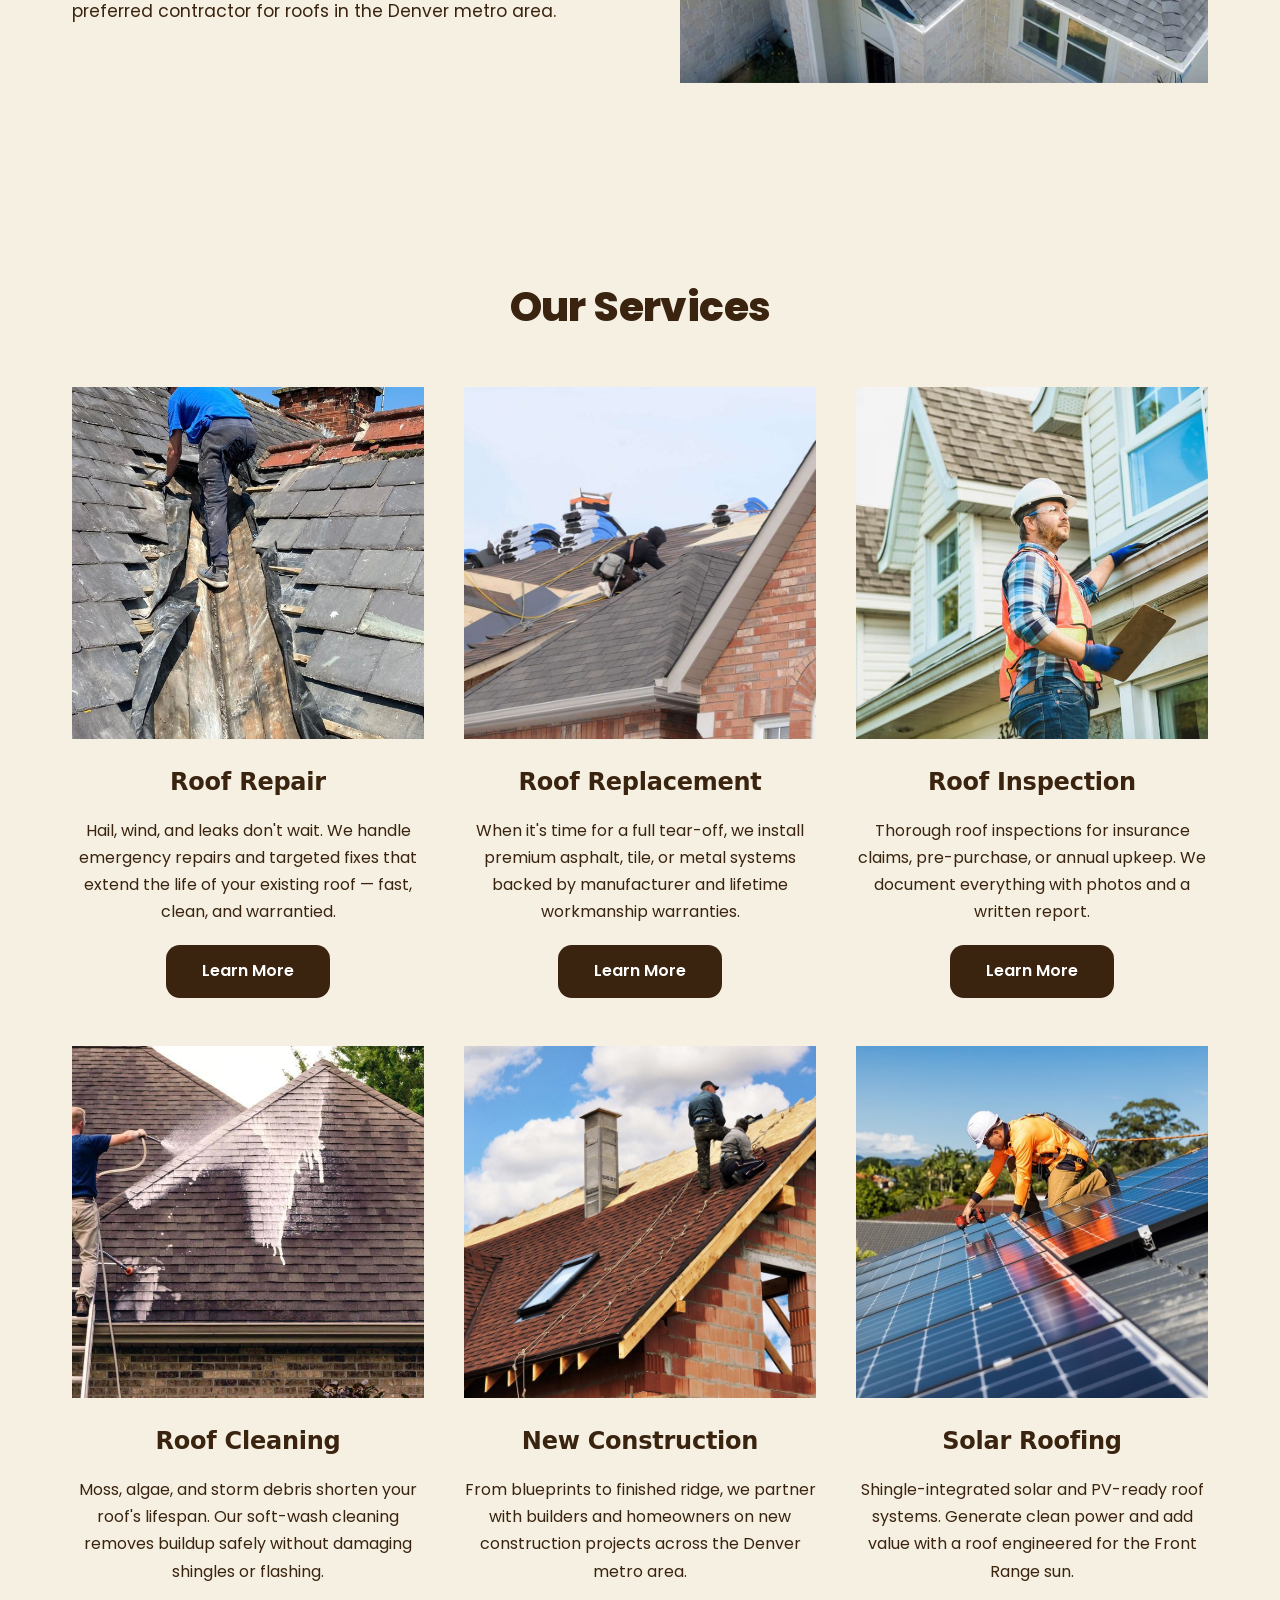
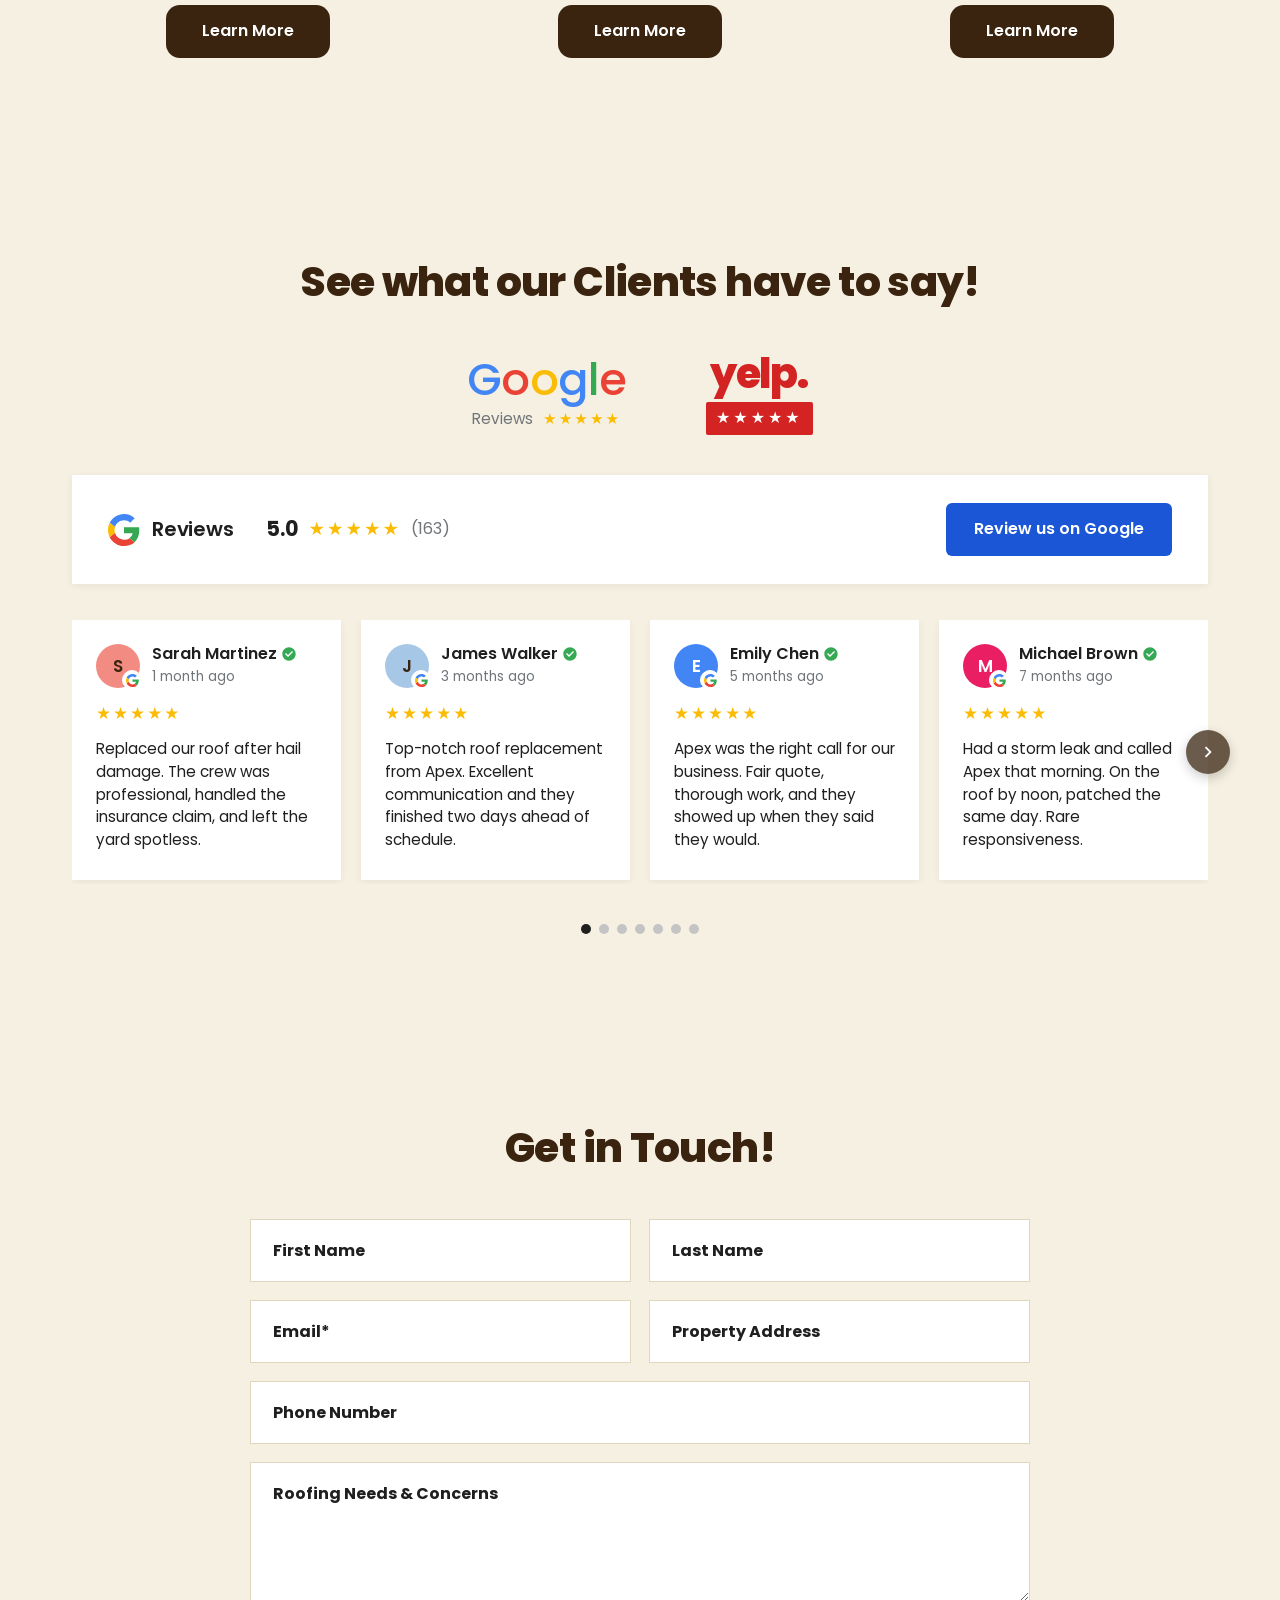
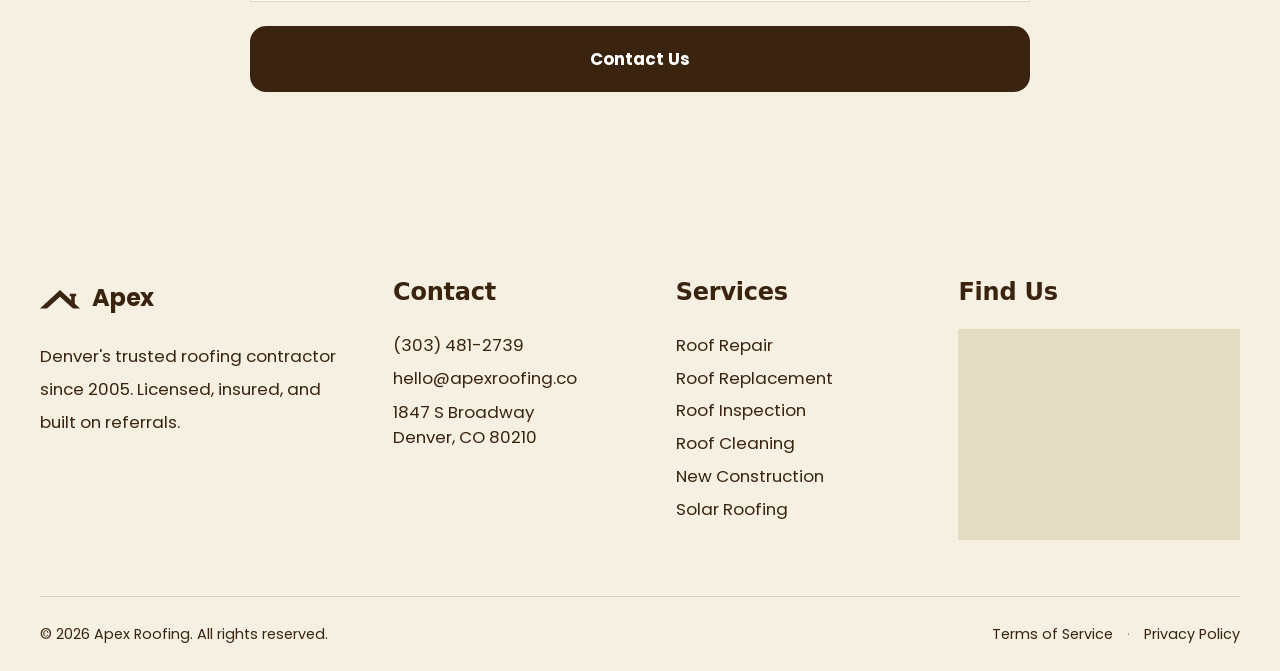
==== commit 1153d1f2: "Hero-in padding-top 5px" ====
--- a/index.html
+++ b/index.html
@@ -12,7 +12,7 @@
 <link rel="preconnect" href="https://fonts.gstatic.com" crossorigin>
 <link rel="preload" as="image" href="hero-family.jpg?v=1" fetchpriority="high">
 <link href="https://fonts.googleapis.com/css2?family=Poppins:wght@400;500;600;700;800&display=swap" rel="stylesheet">
-<link rel="stylesheet" href="styles.css?v=149">
+<link rel="stylesheet" href="styles.css?v=150">
 </head>
 <body class="rm">
 
--- a/styles.css
+++ b/styles.css
@@ -2765,7 +2765,7 @@
 .rm-hero{position:relative;aspect-ratio:2048/1366;display:flex;align-items:flex-start;justify-content:center;overflow:hidden;padding:115px 0 140px;background:#676b49 url("[data-uri]") center/cover no-repeat}
 .rm-hero-img{position:absolute;inset:0;width:100%;height:100%;object-fit:cover;object-position:center top;z-index:0;display:block}
 .rm-hero-overlay{position:absolute;inset:0;background:linear-gradient(180deg,rgba(0,0,0,.25) 0%,rgba(0,0,0,.55) 100%);z-index:1}
-.rm-hero-in{position:relative;z-index:2;text-align:center;padding:10px 0 40px}
+.rm-hero-in{position:relative;z-index:2;text-align:center;padding:5px 0 40px}
 body.rm .rm-hero h1{color:#fff;font-size:clamp(2.4rem,5.6vw,4.4rem);font-weight:700;letter-spacing:-.01em;line-height:1.1;margin-bottom:40px;text-shadow:0 4px 20px rgba(0,0,0,.35)}
 body.rm .rm-hero .rm-btn{box-shadow:0 10px 26px rgba(0,0,0,.25);border:1px solid #fff}
 body.rm .rm-hero .rm-btn:hover{border-color:#fff}
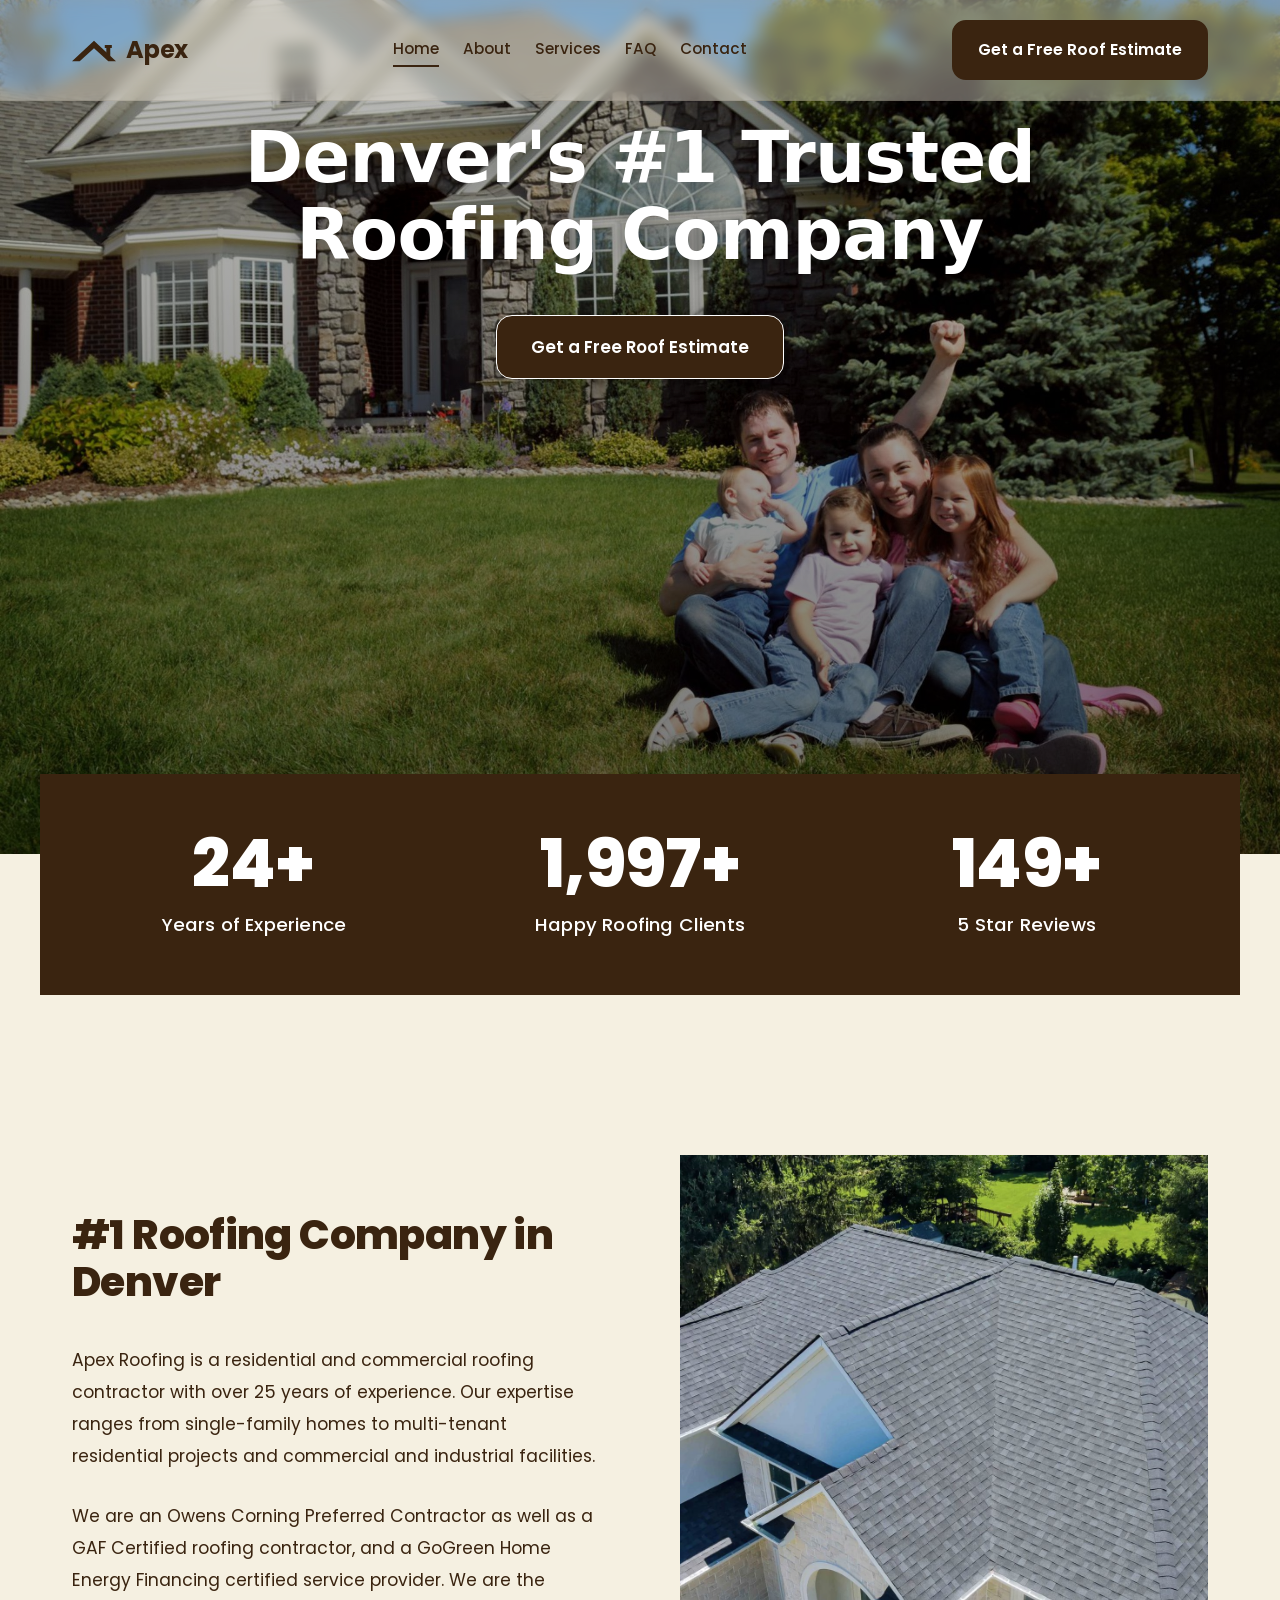
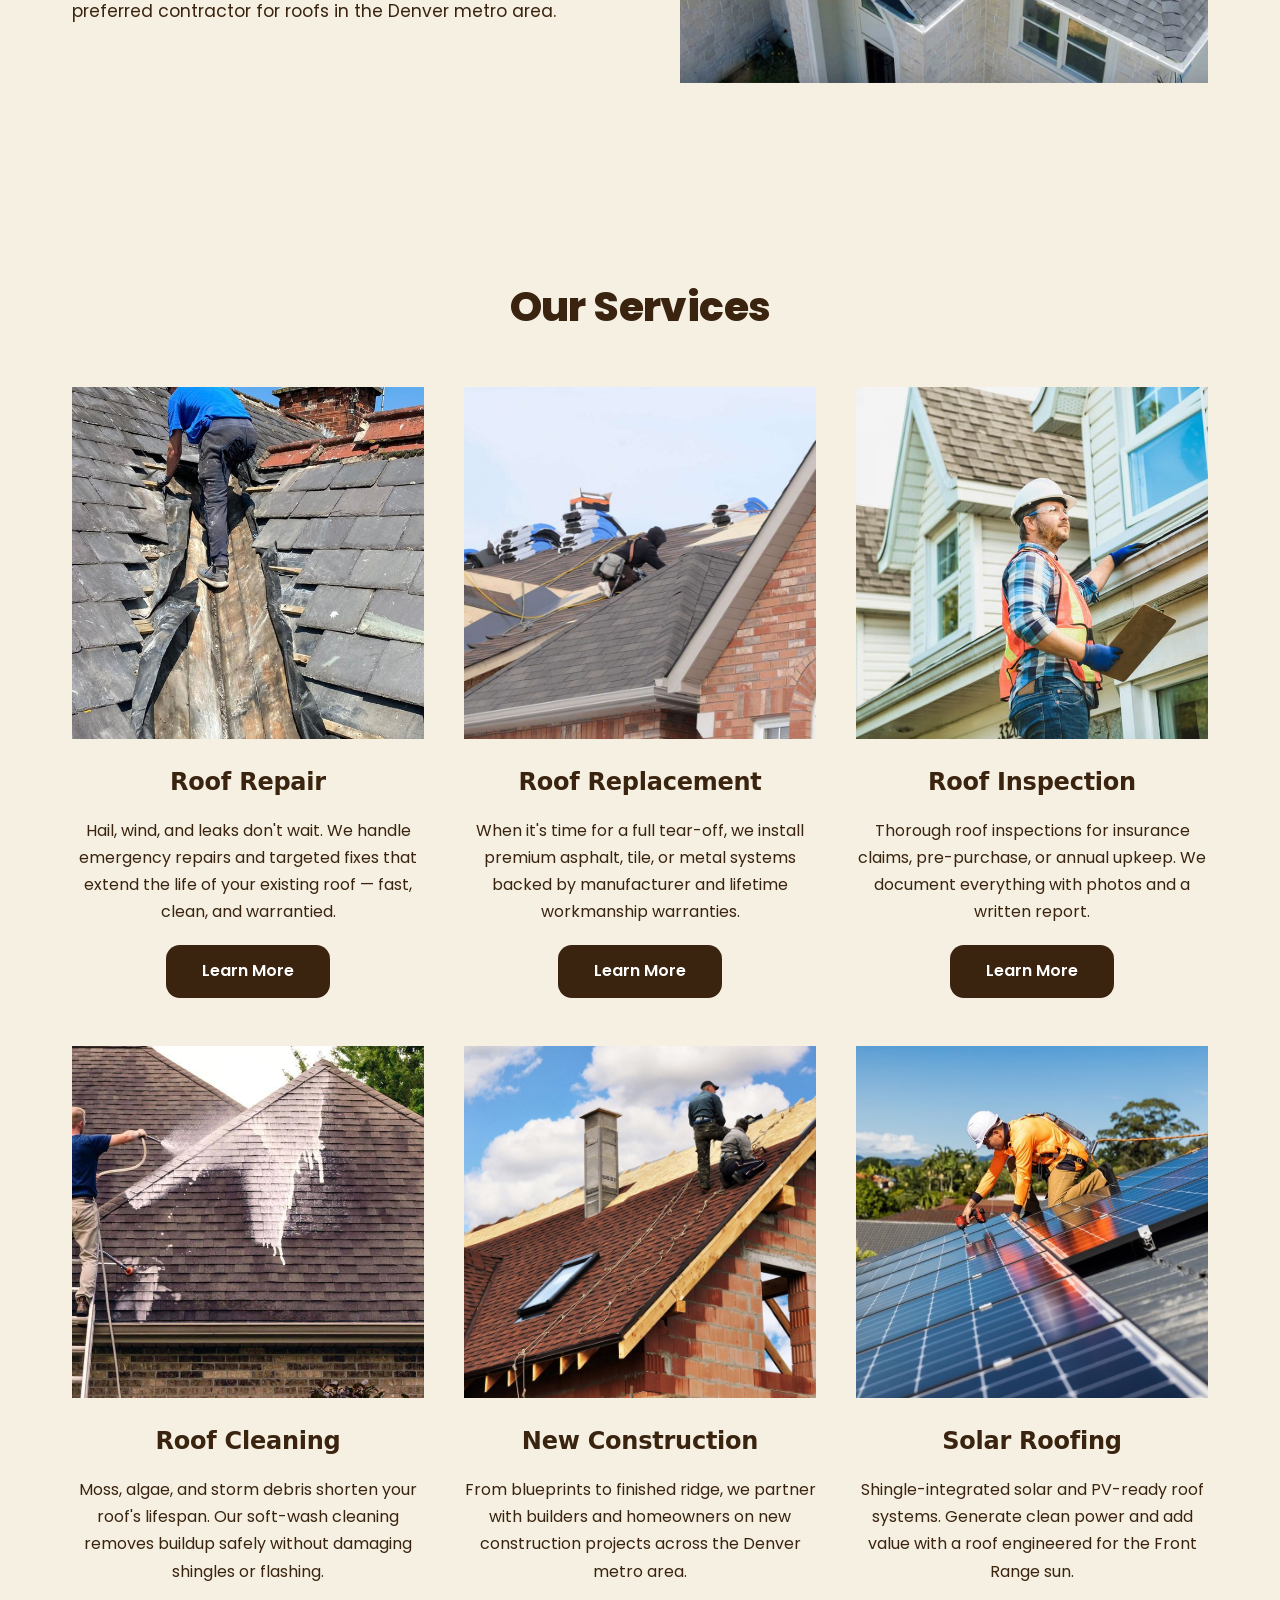
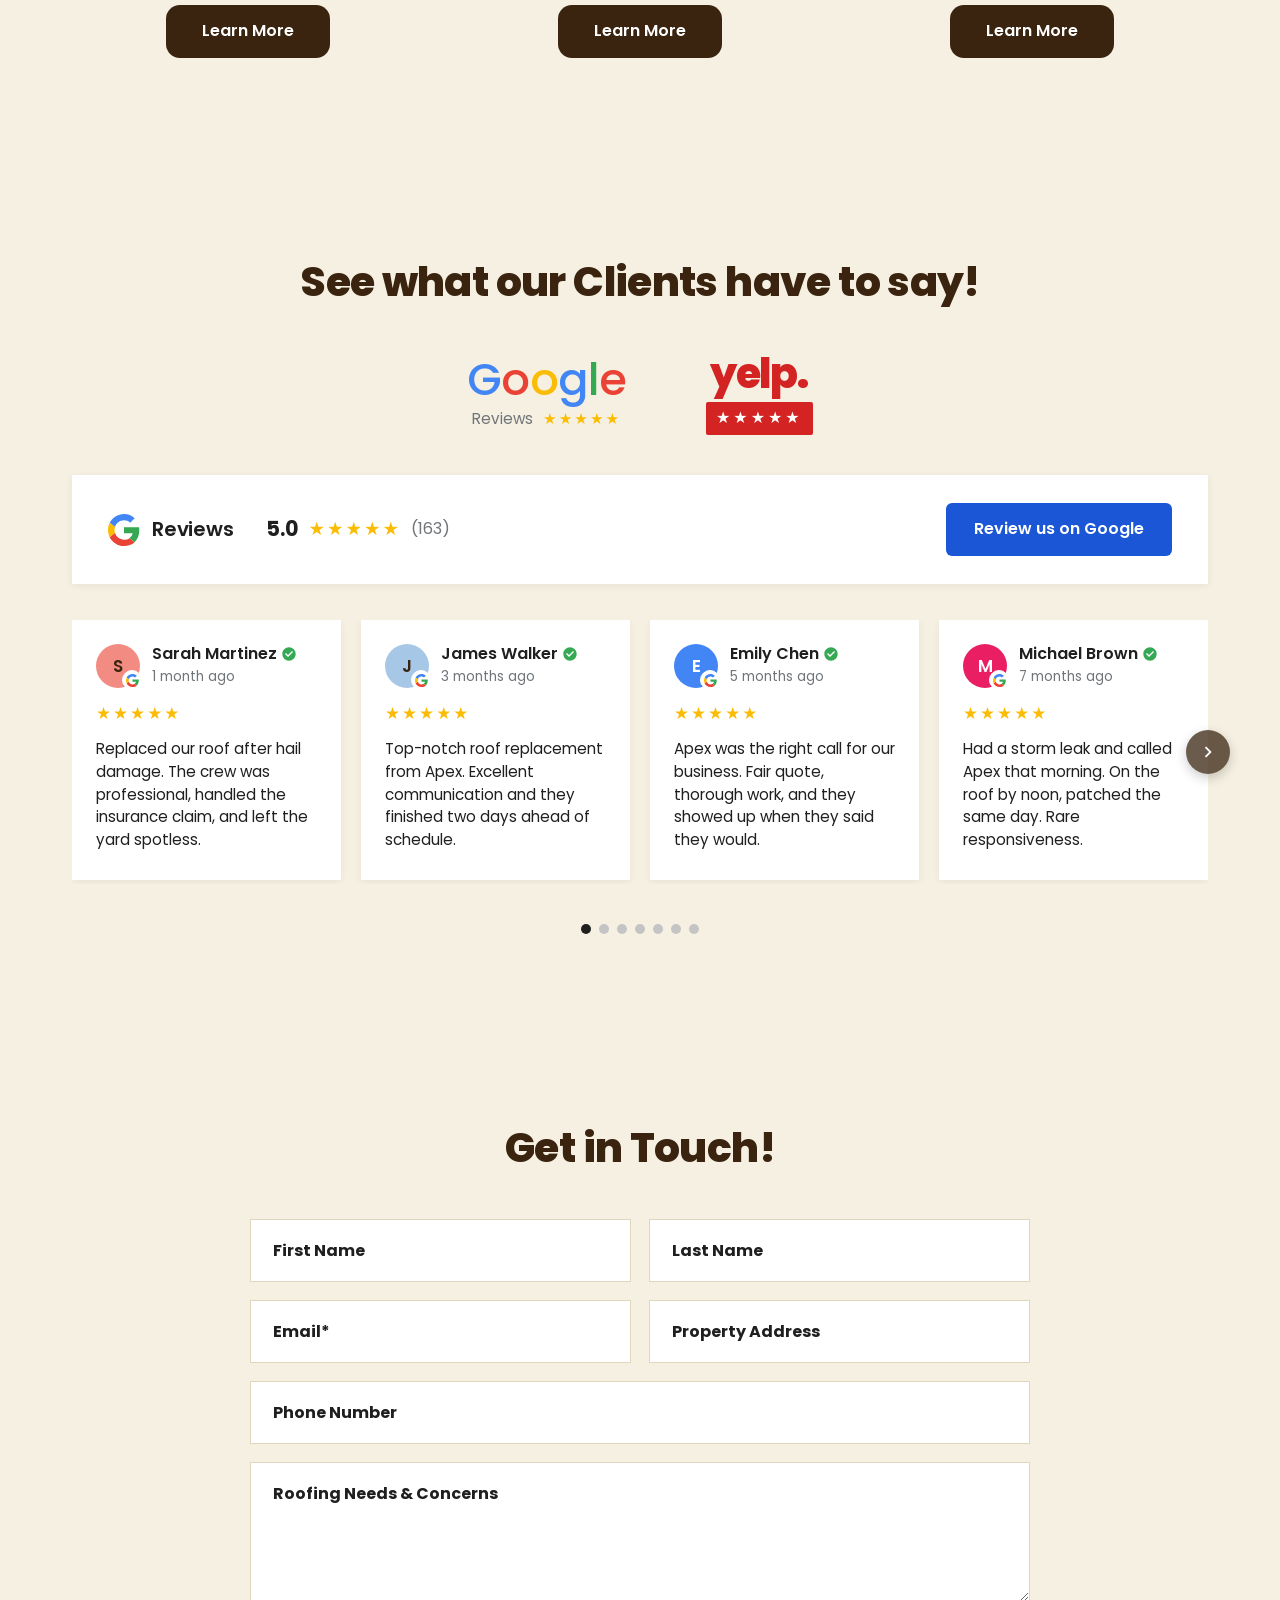
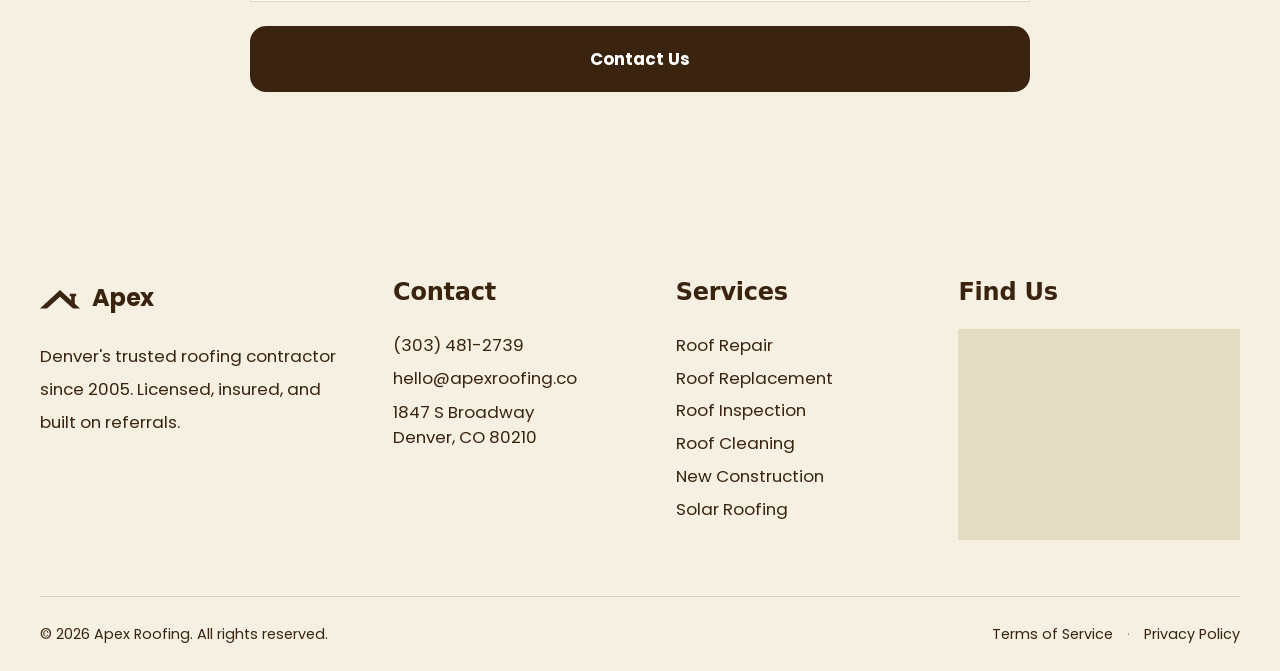
==== commit d1530e66: "Keep mobile hero-in padding-top at 80px so 5px change is desktop-only" ====
--- a/index.html
+++ b/index.html
@@ -12,7 +12,7 @@
 <link rel="preconnect" href="https://fonts.gstatic.com" crossorigin>
 <link rel="preload" as="image" href="hero-family.jpg?v=1" fetchpriority="high">
 <link href="https://fonts.googleapis.com/css2?family=Poppins:wght@400;500;600;700;800&display=swap" rel="stylesheet">
-<link rel="stylesheet" href="styles.css?v=150">
+<link rel="stylesheet" href="styles.css?v=151">
 </head>
 <body class="rm">
 
--- a/styles.css
+++ b/styles.css
@@ -2966,6 +2966,7 @@
   .rm-brand-name{font-size:1.1rem}
   .rm-header-cta{display:none}
   .rm-hero{aspect-ratio:auto;min-height:95vh;padding:150px 0 60px}
+  .rm-hero-in{padding:80px 0 40px}
   .rm-hero-img{object-position:77% center}
   body.rm .rm-hero h1{font-size:1.9rem;margin:0 0 24px;line-height:1.15}
   body.rm .rm-hero .rm-btn-lg{padding:14px 22px;font-size:.95rem;border-radius:14px;white-space:normal;text-align:center;max-width:90%}
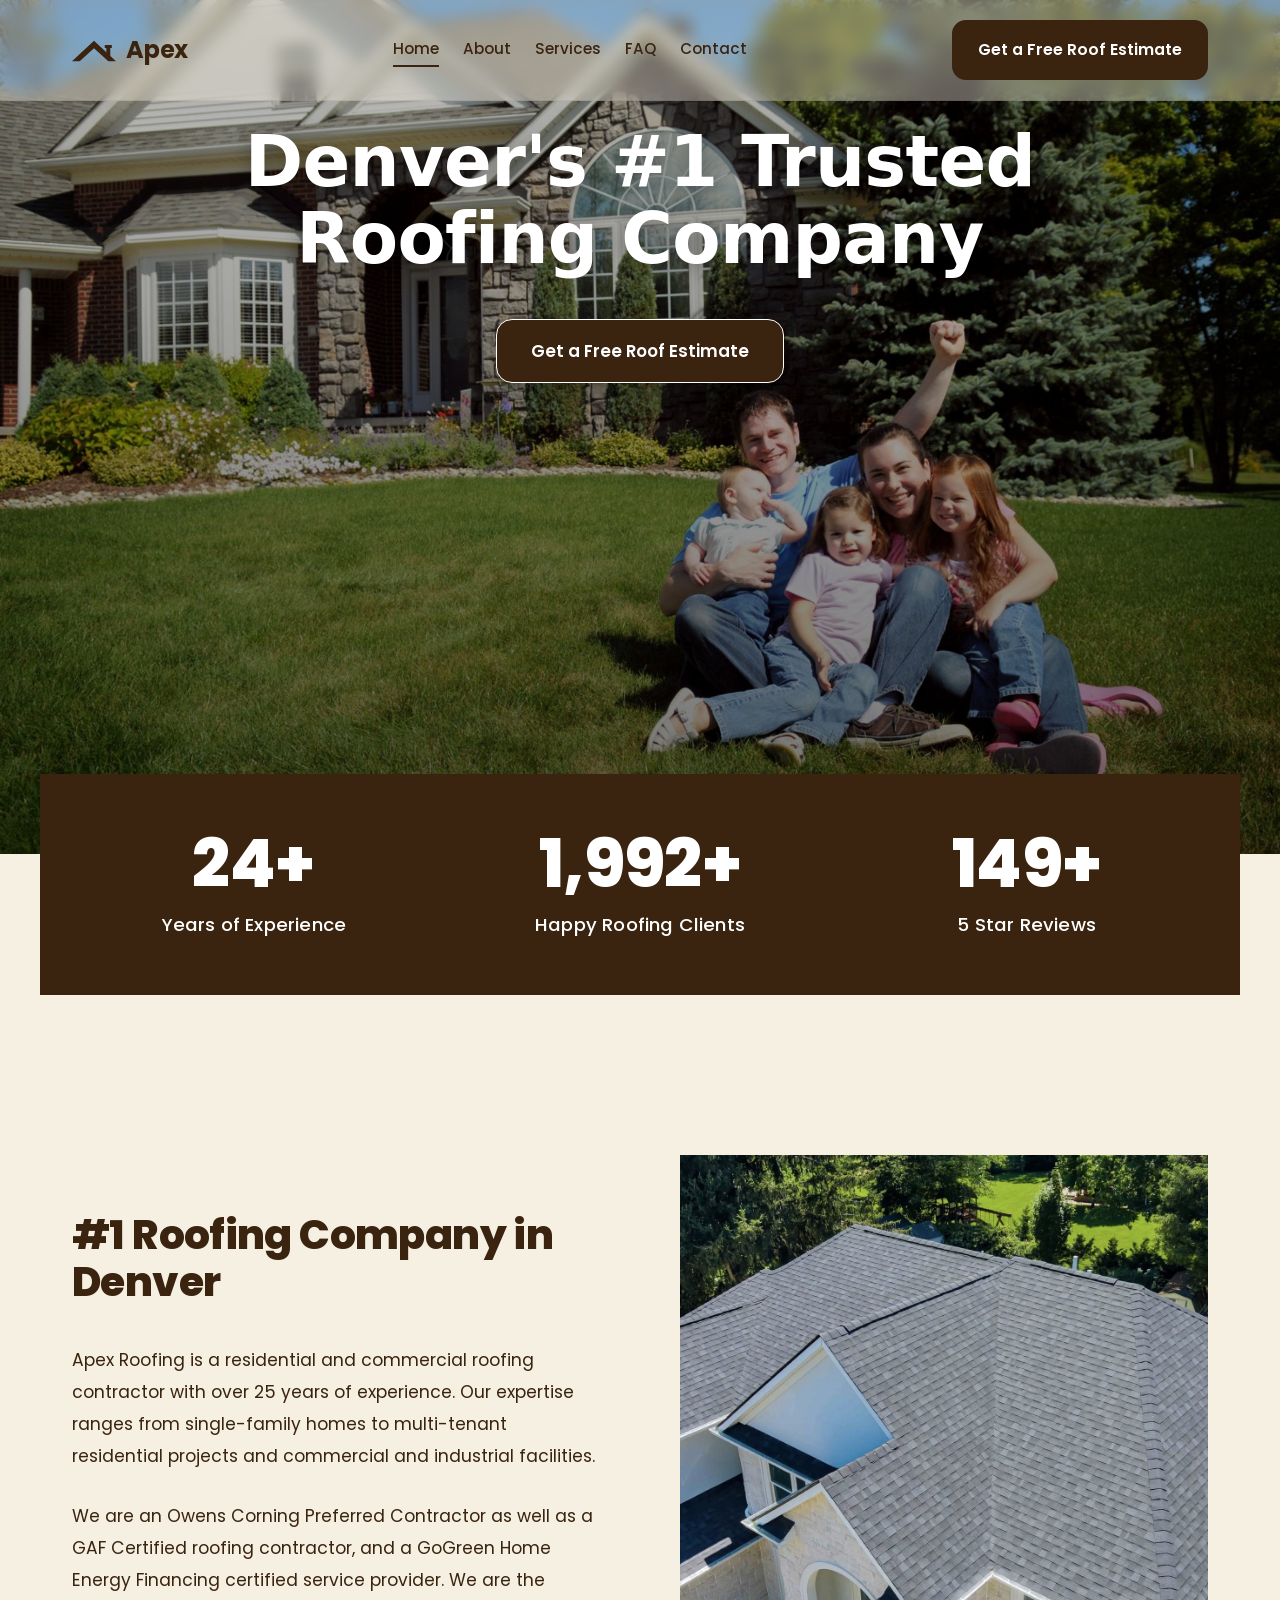
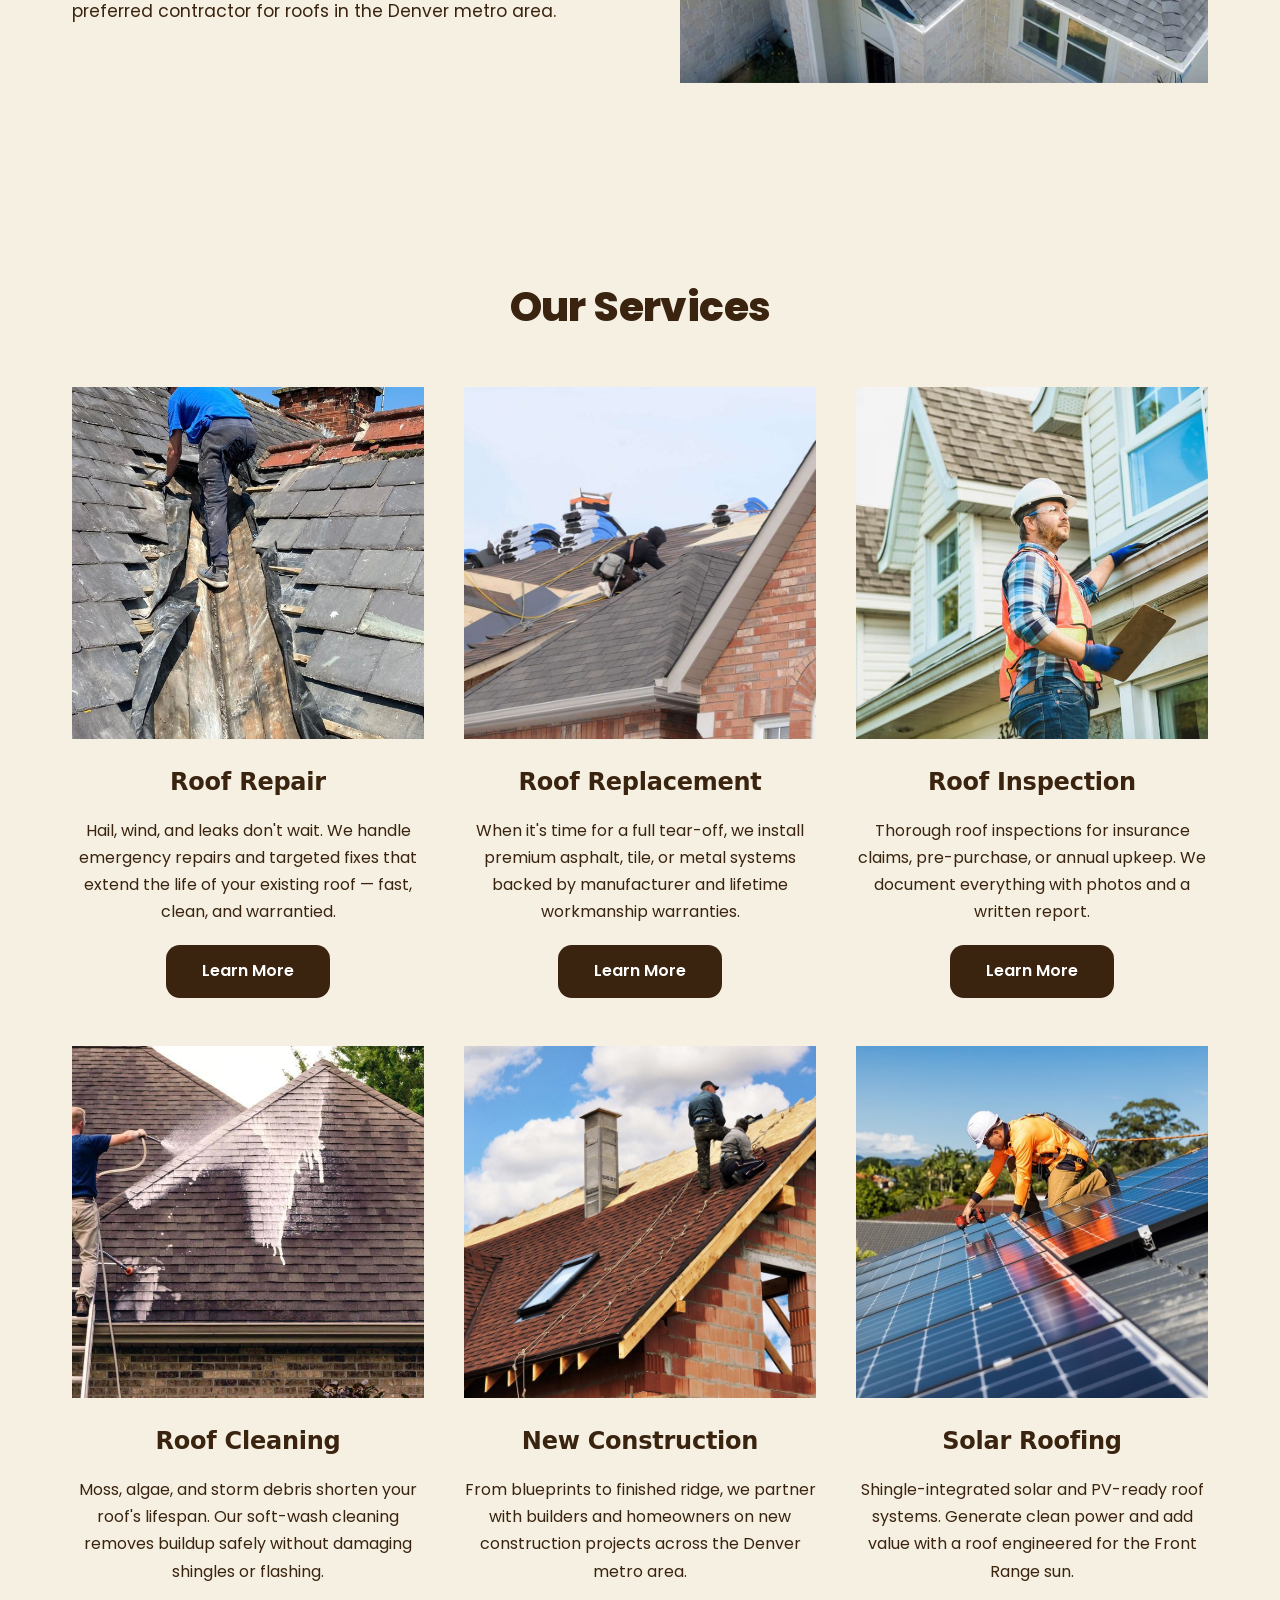
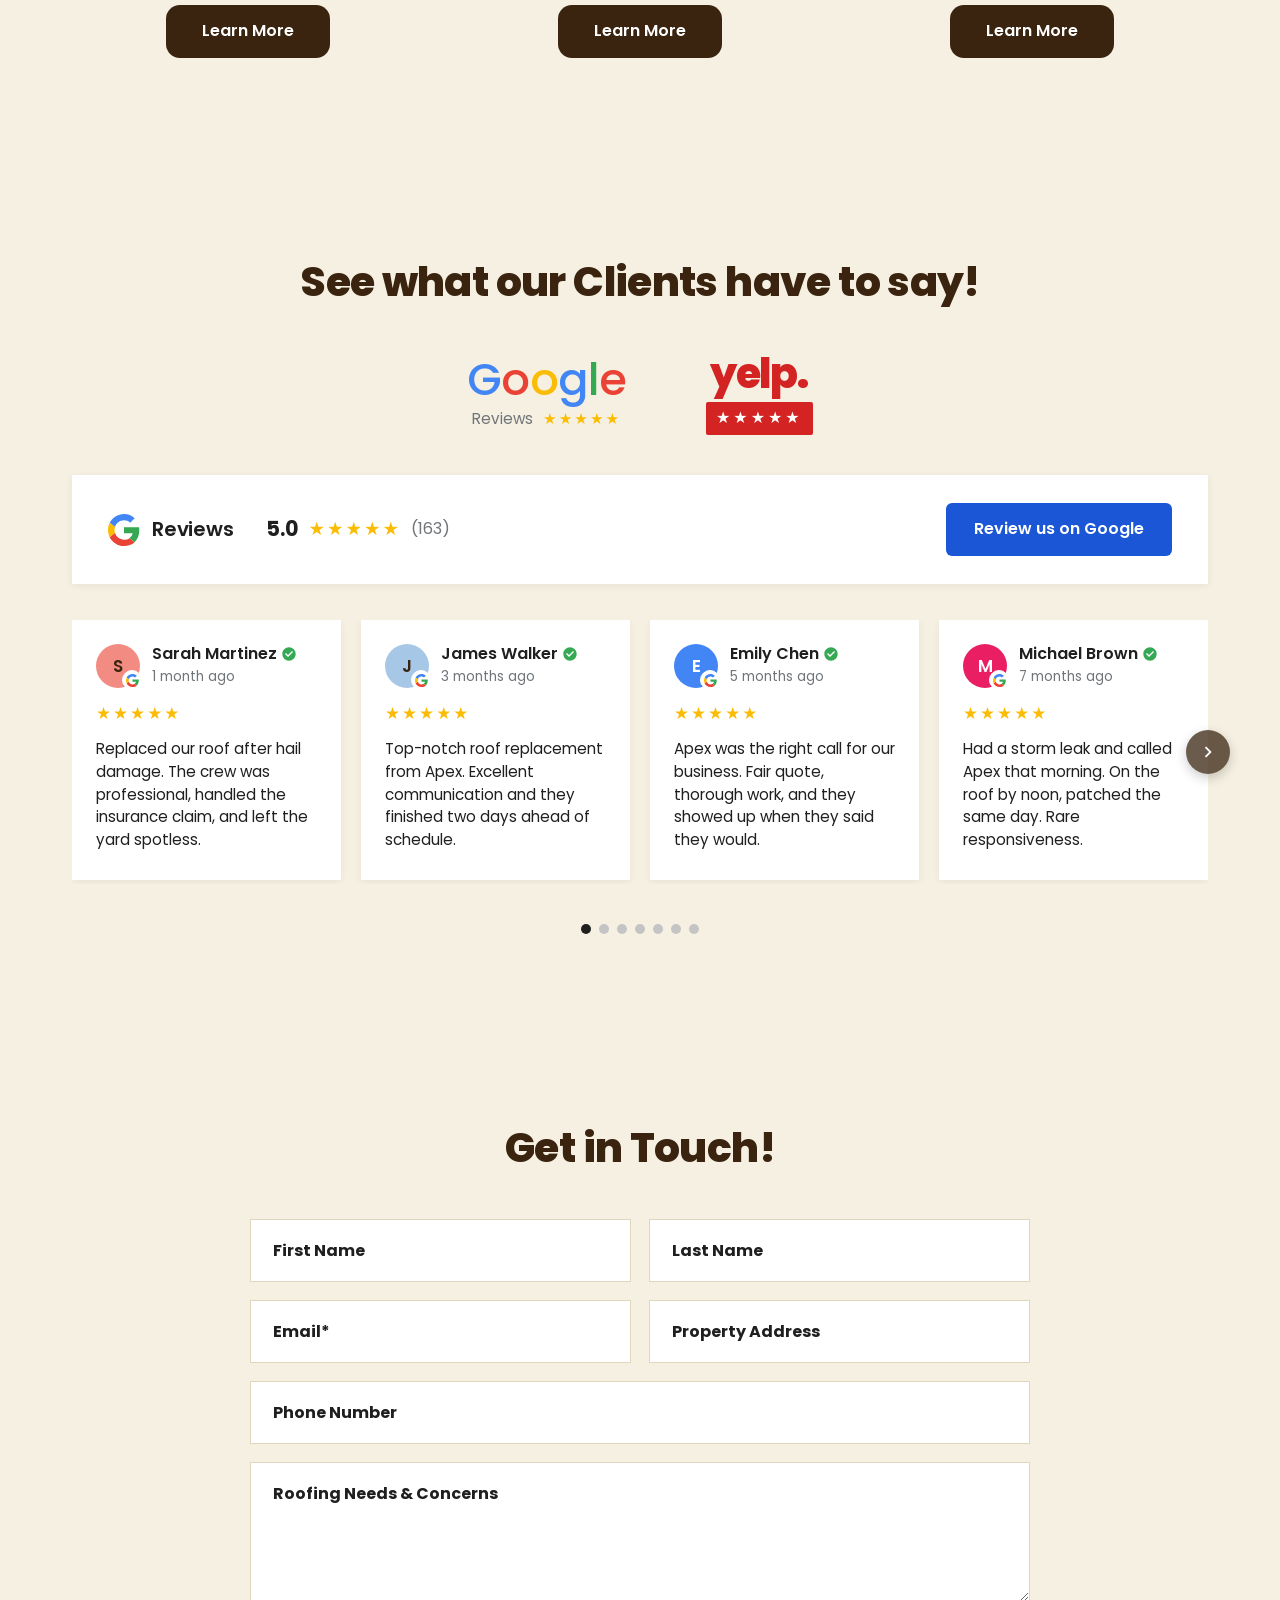
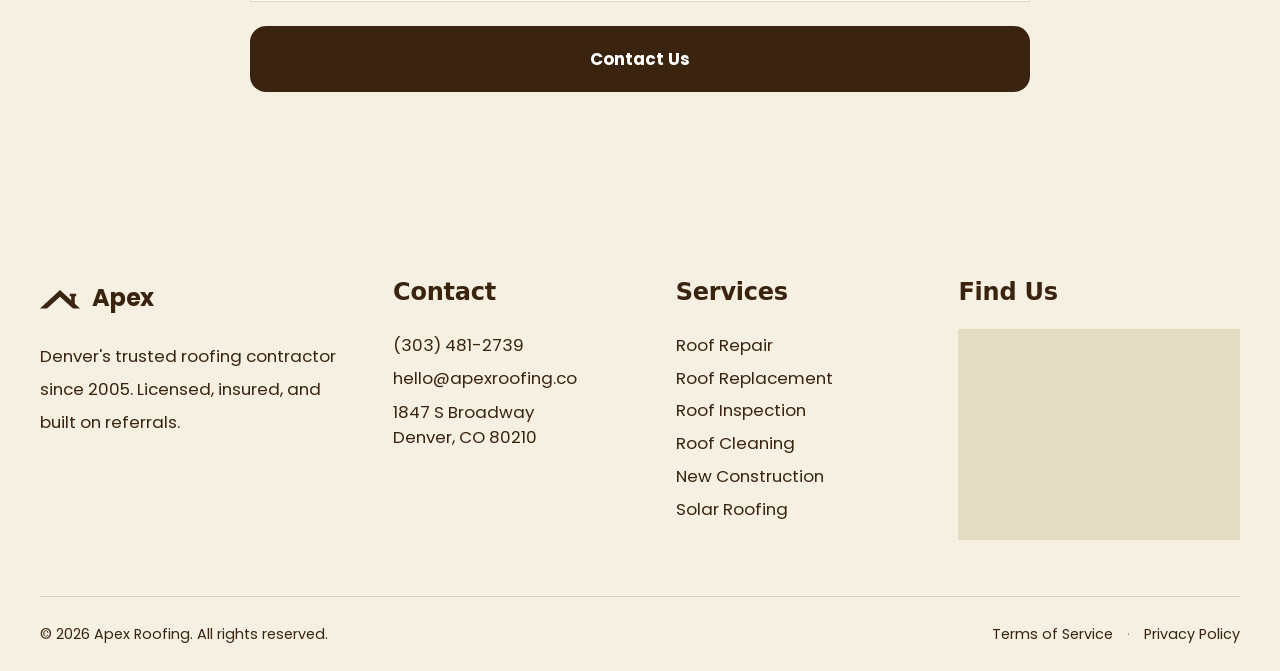
==== commit bd08b821: "Hero-in padding-top 9px on both desktop and mobile" ====
--- a/index.html
+++ b/index.html
@@ -12,7 +12,7 @@
 <link rel="preconnect" href="https://fonts.gstatic.com" crossorigin>
 <link rel="preload" as="image" href="hero-family.jpg?v=1" fetchpriority="high">
 <link href="https://fonts.googleapis.com/css2?family=Poppins:wght@400;500;600;700;800&display=swap" rel="stylesheet">
-<link rel="stylesheet" href="styles.css?v=151">
+<link rel="stylesheet" href="styles.css?v=152">
 </head>
 <body class="rm">
 
--- a/styles.css
+++ b/styles.css
@@ -2765,7 +2765,7 @@
 .rm-hero{position:relative;aspect-ratio:2048/1366;display:flex;align-items:flex-start;justify-content:center;overflow:hidden;padding:115px 0 140px;background:#676b49 url("[data-uri]") center/cover no-repeat}
 .rm-hero-img{position:absolute;inset:0;width:100%;height:100%;object-fit:cover;object-position:center top;z-index:0;display:block}
 .rm-hero-overlay{position:absolute;inset:0;background:linear-gradient(180deg,rgba(0,0,0,.25) 0%,rgba(0,0,0,.55) 100%);z-index:1}
-.rm-hero-in{position:relative;z-index:2;text-align:center;padding:5px 0 40px}
+.rm-hero-in{position:relative;z-index:2;text-align:center;padding:9px 0 40px}
 body.rm .rm-hero h1{color:#fff;font-size:clamp(2.4rem,5.6vw,4.4rem);font-weight:700;letter-spacing:-.01em;line-height:1.1;margin-bottom:40px;text-shadow:0 4px 20px rgba(0,0,0,.35)}
 body.rm .rm-hero .rm-btn{box-shadow:0 10px 26px rgba(0,0,0,.25);border:1px solid #fff}
 body.rm .rm-hero .rm-btn:hover{border-color:#fff}
@@ -2966,7 +2966,6 @@
   .rm-brand-name{font-size:1.1rem}
   .rm-header-cta{display:none}
   .rm-hero{aspect-ratio:auto;min-height:95vh;padding:150px 0 60px}
-  .rm-hero-in{padding:80px 0 40px}
   .rm-hero-img{object-position:77% center}
   body.rm .rm-hero h1{font-size:1.9rem;margin:0 0 24px;line-height:1.15}
   body.rm .rm-hero .rm-btn-lg{padding:14px 22px;font-size:.95rem;border-radius:14px;white-space:normal;text-align:center;max-width:90%}
